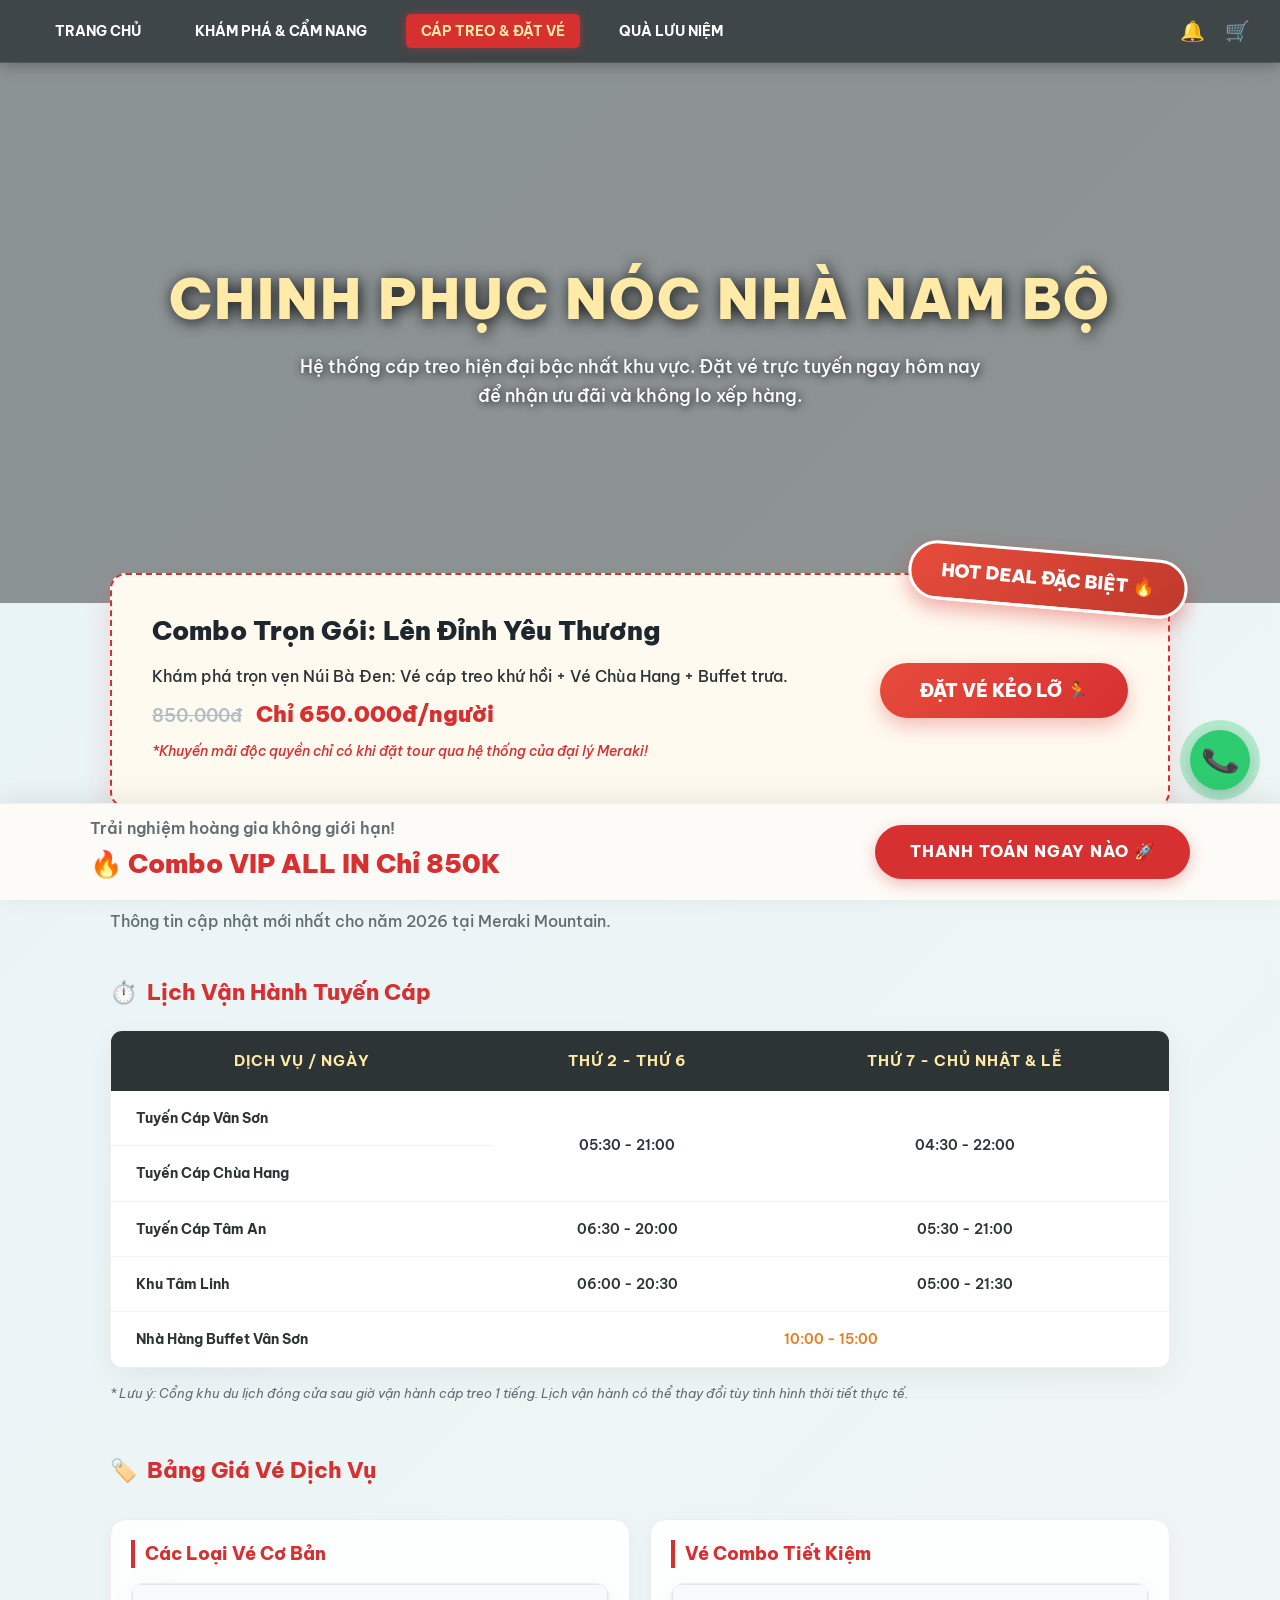
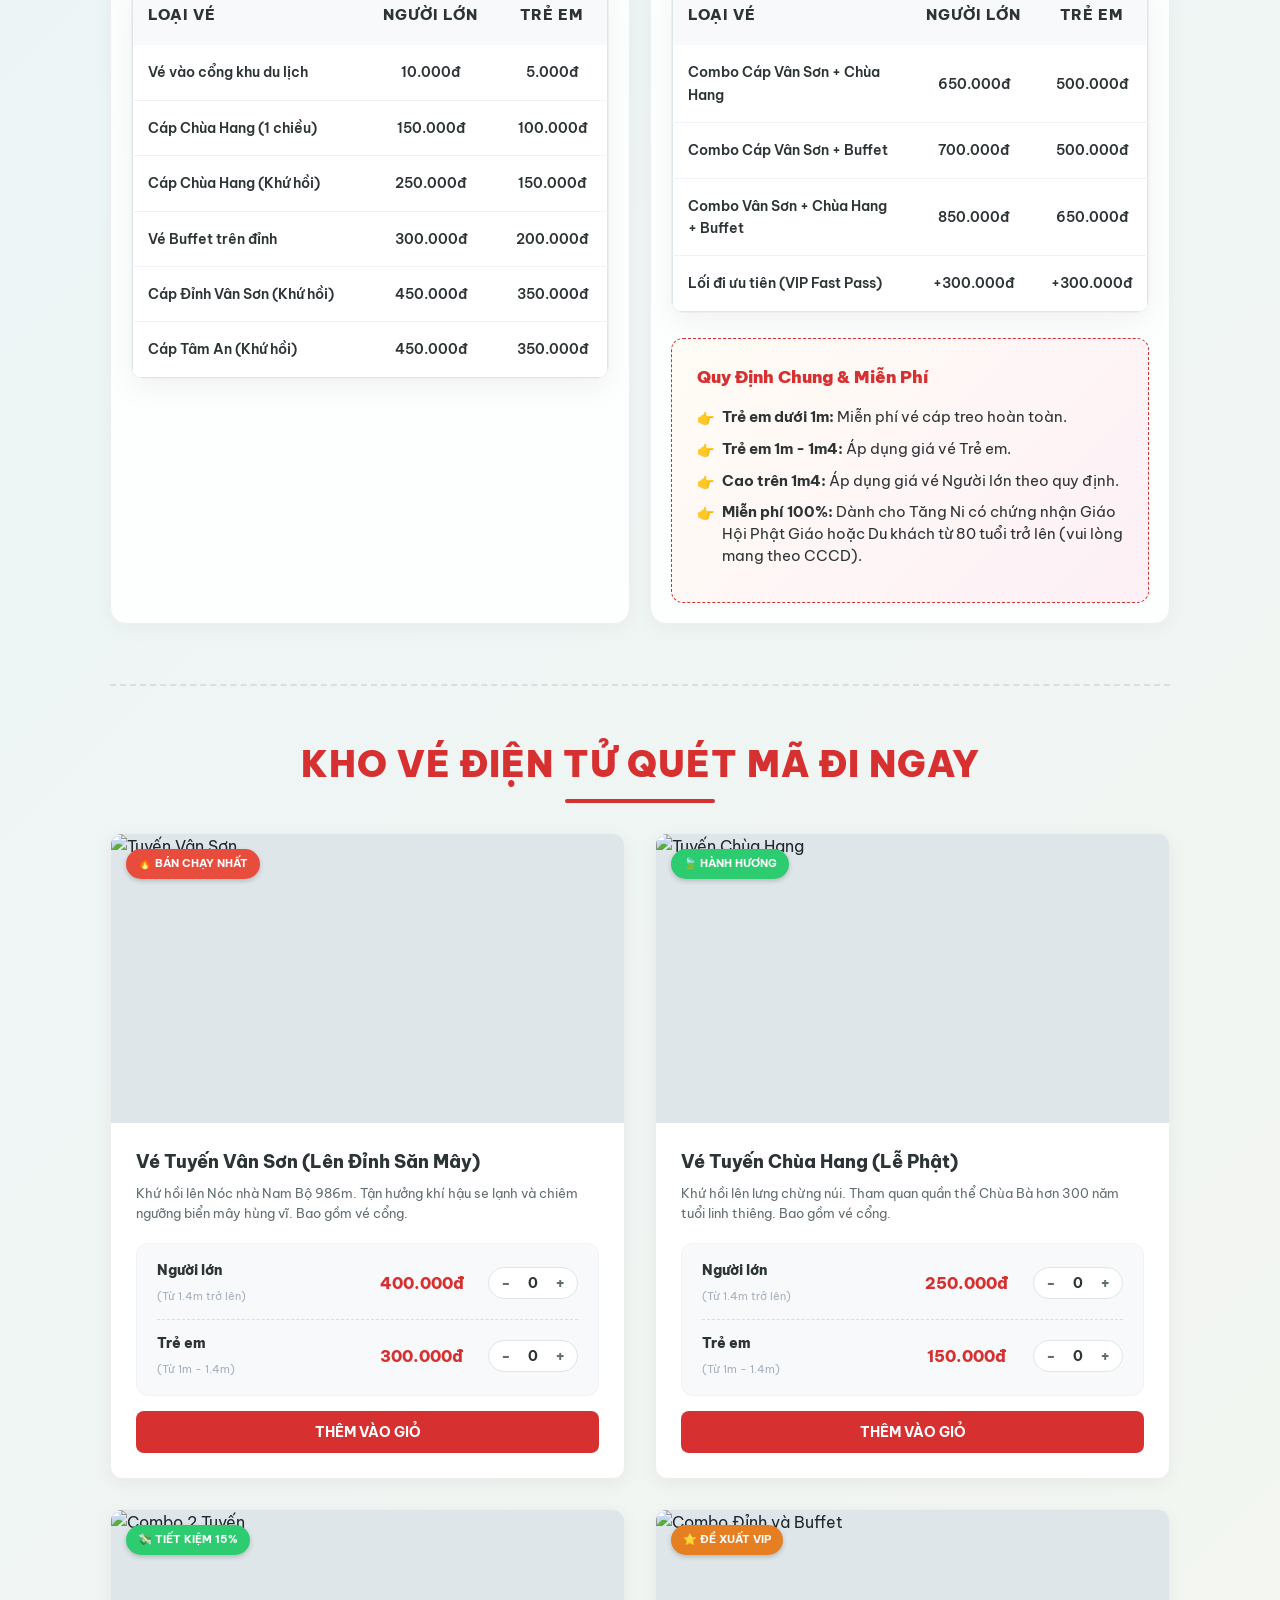
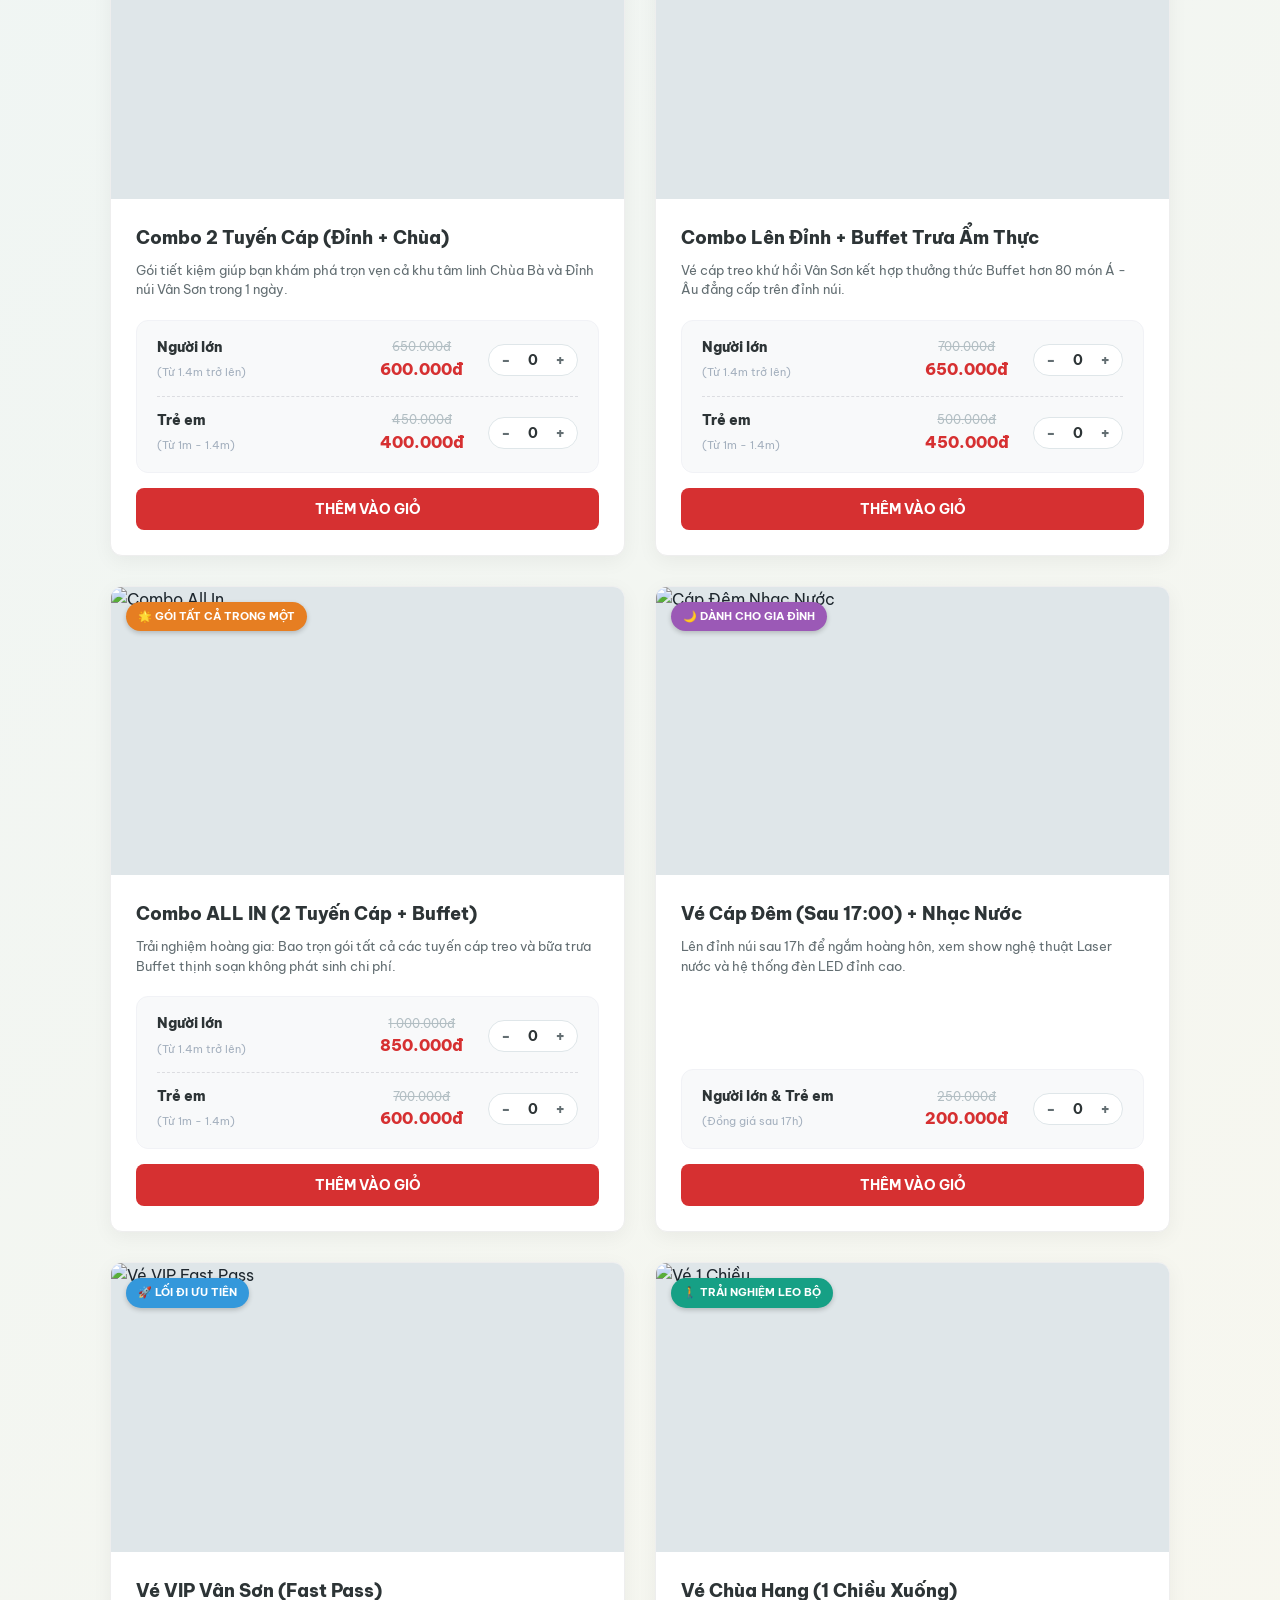
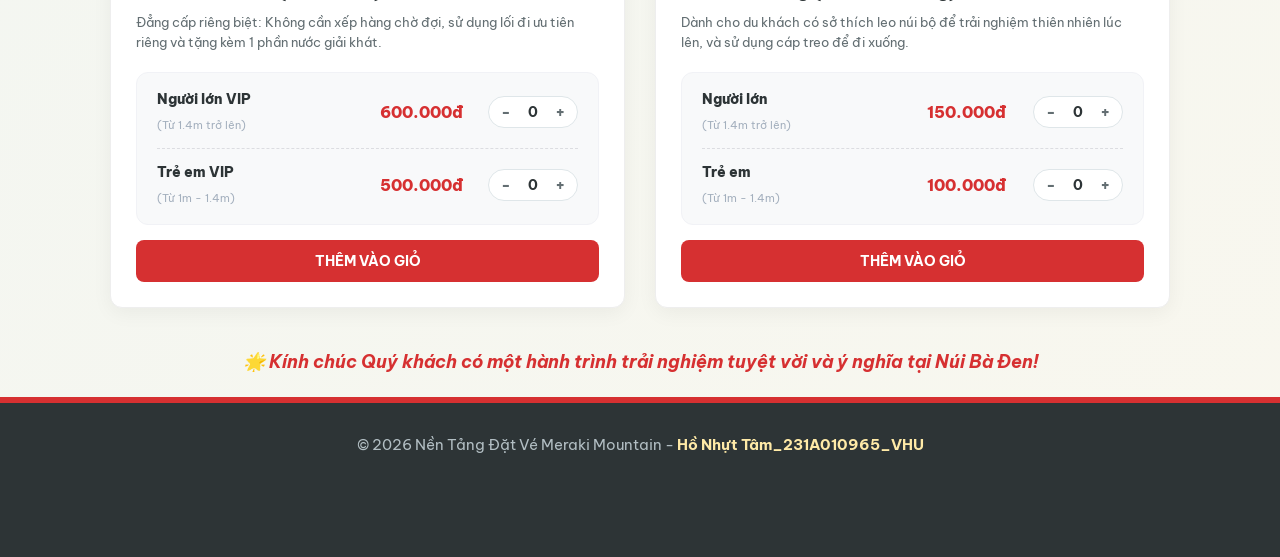
==== dich-vu.html @ 146ddea3 "Add files via upload" ====
<!DOCTYPE html>
<html lang="vi">
<head>
    <meta charset="UTF-8">
    <meta name="viewport" content="width=device-width, initial-scale=1.0">
    <title>Cáp Treo & Đặt Vé - Meraki Mountain</title>
    
    <link rel="preconnect" href="https://fonts.googleapis.com">
    <link rel="preconnect" href="https://fonts.gstatic.com" crossorigin>
    <link href="https://fonts.googleapis.com/css2?family=Be+Vietnam+Pro:wght@400;500;600;700;800;900&display=swap" rel="stylesheet">

    <style>
        /* ================= RESET & TYPOGRAPHY ================= */
        * { box-sizing: border-box; margin: 0; padding: 0; font-family: 'Be Vietnam Pro', sans-serif; }
        
        /* ================= NỀN GRADIENT ĐỒNG BỘ 100% ================= */
        body { 
            background: linear-gradient(-45deg, #e6f0fa, #fdf0f6, #fef8eb, #e8f4f8);
            background-size: 400% 400%;
            animation: gradientBG 15s ease infinite;
            color: #1e272e; 
            line-height: 1.6; 
            overflow-x: hidden;
        }
        @keyframes gradientBG {
            0% { background-position: 0% 50%; }
            50% { background-position: 100% 50%; }
            100% { background-position: 0% 50%; }
        }
        
        /* ================= MENU ĐỒNG BỘ & THÔNG BÁO ================= */
        nav { display: flex; justify-content: space-between; align-items: center; background-color: rgba(45, 52, 54, 0.9); backdrop-filter: blur(10px); padding: 15px 30px; position: sticky; top: 0; z-index: 1000; box-shadow: 0 2px 15px rgba(0,0,0,0.3); border-bottom: 1px solid rgba(255,255,255,0.1); }
        .nav-links a { color: white; text-decoration: none; font-weight: bold; margin: 0 10px; padding: 8px 15px; border-radius: 5px; transition: 0.3s; text-transform: uppercase; font-size: 14px; }
        .nav-links a:hover, .nav-links a.active { background-color: #d63031; color: #ffeaa7; box-shadow: 0 0 10px rgba(214, 48, 49, 0.5);}
        .nav-icons { display: flex; align-items: center; position: relative;}
        .nav-icons a { color: white; text-decoration: none; font-size: 20px; position: relative; margin-left: 20px; transition: 0.3s; cursor: pointer;}
        .nav-icons a:hover { transform: scale(1.2); }
        .badge { position: absolute; top: -8px; right: -10px; background: #d63031; color: white; border-radius: 50%; padding: 2px 6px; font-size: 12px; font-weight: bold; box-shadow: 0 0 5px rgba(214, 48, 49, 0.5); display: none;}

        /* BẢNG DROPDOWN THÔNG BÁO ĐỘNG */
        .notification-dropdown {
            position: absolute; top: 50px; right: 40px; background: white; width: 340px; max-height: 450px;
            border-radius: 15px; box-shadow: 0 15px 35px rgba(0,0,0,0.2); border: 1px solid #dfe6e9;
            display: none; flex-direction: column; overflow: hidden; z-index: 1001;
            transform-origin: top right; animation: dropDownAnim 0.3s ease;
        }
        @keyframes dropDownAnim { from {opacity: 0; transform: scale(0.9);} to {opacity: 1; transform: scale(1);} }
        .notification-dropdown.show { display: flex; }
        .noti-header { background: #f8f9fa; padding: 15px 20px; font-weight: 800; color: #2d3436; border-bottom: 1px solid #eee; display: flex; justify-content: space-between;}
        
        .noti-list-container { overflow-y: auto; max-height: 350px; }
        .noti-item { padding: 15px 20px; border-bottom: 1px solid #eee; display: flex; gap: 15px; transition: 0.2s; cursor: pointer;}
        .noti-item.unread { background: #f0f8ff; border-left: 3px solid #0984e3;}
        .noti-item:hover { background: #fdfaf6; }
        .noti-icon { font-size: 24px; }
        .noti-text h4 { font-size: 14px; margin-bottom: 3px; color: #2d3436; font-weight: 800;}
        .noti-text p { font-size: 13px; color: #636e72; line-height: 1.4; margin-bottom: 5px;}
        .noti-text small { font-size: 11px; color: #b2bec3; font-weight: 600;}
        .noti-empty { padding: 30px; text-align: center; color: #b2bec3; font-size: 14px; font-style: italic;}
        
        .noti-footer { padding: 12px; text-align: center; background: #f8f9fa; font-size: 13px; font-weight: 800; color: #d63031; cursor: pointer; border-top: 1px solid #eee;}
        .noti-footer:hover { background: #ffeaa7; }

        .container { max-width: 1100px; margin: 0 auto; padding: 0 20px; }

        /* ================= 1. KHUNG ẢNH TO ĐẦU TRANG ================= */
        .page-header { 
            position: relative; height: 60vh; min-height: 400px; display: flex; flex-direction: column; 
            justify-content: center; align-items: center; text-align: center; overflow: hidden; margin-bottom: 50px;
            background: url('img_dichvu/banner_captreo.jpg') center center/cover no-repeat;
        }
        .header-overlay { position: absolute; top: 0; left: 0; width: 100%; height: 100%; background: rgba(0, 0, 0, 0.4); z-index: 0; }
        .header-content { z-index: 1; padding: 0 20px; animation: fadeInUp 1s ease; }
        .header-content h1 { font-size: 55px; color: #ffeaa7; margin-bottom: 10px; font-weight: 900; letter-spacing: 2px; text-shadow: 2px 2px 15px rgba(0,0,0,0.9); text-transform: uppercase;}
        .header-content p { font-size: 18px; max-width: 700px; color: #fff; margin: 0 auto; text-shadow: 1px 1px 8px rgba(0,0,0,0.9); font-weight: 500;}
        @keyframes fadeInUp { from { opacity: 0; transform: translateY(30px); } to { opacity: 1; transform: translateY(0); } }

        /* ================= 2. KHUNG KHUYẾN MÃI (HOT DEAL ĐẶC BIỆT) ================= */
        .promo-section { 
            max-width: 1100px; margin: -80px auto 40px auto; padding: 0 20px; 
            position: relative; z-index: 10; 
        }
        .promo-container {
            position: relative; 
            border: 2px dashed #d63031;
            border-radius: 16px;
            padding: 35px 40px;
            background-color: #fffaf0; 
            display: flex; justify-content: space-between; align-items: center;
            box-shadow: 0 15px 30px rgba(214, 48, 49, 0.15);
        }
        .hot-deal-badge {
            position: absolute;
            top: -25px; 
            right: -20px; 
            background: linear-gradient(135deg, #e74c3c, #c0392b);
            color: white;
            padding: 12px 30px;
            border-radius: 30px;
            font-weight: 900;
            font-size: 18px;
            text-transform: uppercase;
            transform: rotate(5deg); 
            box-shadow: 0 8px 20px rgba(214, 48, 49, 0.4);
            border: 3px solid white; 
            z-index: 20;
        }
        .promo-content { flex: 1; padding-right: 30px; }
        .promo-content h2 { color: #1e272e; font-size: 26px; font-weight: 900; margin-bottom: 12px; }
        .promo-content p { color: #2d3436; font-size: 16px; margin-bottom: 8px; font-weight: 500;}
        .promo-price s { color: #b2bec3; font-size: 18px; margin-right: 10px; font-weight: 600;}
        .promo-price strong { color: #d63031; font-size: 22px; font-weight: 900; }
        .promo-content .note { color: #d63031; font-style: italic; font-size: 14px; margin-top: 5px; }
        
        .promo-action { flex-shrink: 0; }
        .book-btn {
            background: linear-gradient(135deg, #e74c3c, #d63031); 
            color: white; border: none; padding: 16px 40px;
            border-radius: 30px; font-weight: 900; font-size: 18px; cursor: pointer;
            box-shadow: 0 8px 20px rgba(214, 48, 49, 0.3); transition: 0.3s;
            text-transform: uppercase; font-family: inherit;
        }
        .book-btn:hover { background: #b32525; transform: translateY(-4px); box-shadow: 0 12px 25px rgba(214, 48, 49, 0.5); }

        /* ================= 3. BẢNG GIÁ VÀ LỊCH TRÌNH ================= */
        .additional-info-section { margin-top: 20px; padding-bottom: 60px; border-bottom: 2px dashed #dcdde1; margin-bottom: 50px;}
        .section-title { font-size: 32px; color: #1e272e; margin-bottom: 10px; font-weight: 900; display: flex; align-items: center; gap: 12px; text-transform: uppercase;}
        .section-title::before { content: ''; display: inline-block; width: 8px; height: 32px; background: #d63031; border-radius: 4px; }
        .subtitle-center { color: #636e72; font-size: 16px; margin-bottom: 40px; font-weight: 500;}

        .block-heading { font-size: 22px; color: #d63031; margin-bottom: 20px; font-weight: 800; display: flex; align-items: center; gap: 10px;}
        
        /* BẢO VỆ BẢNG KHÔNG BỊ CẮT QUA TÍNH NĂNG SCROLL NGANG */
        .table-responsive { width: 100%; overflow-x: auto; border-radius: 12px; box-shadow: 0 10px 30px rgba(0,0,0,0.05); border: 1px solid #eee; background: white; -webkit-overflow-scrolling: touch;}
        
        .meraki-table { width: 100%; border-collapse: collapse; min-width: 500px;}
        .meraki-table th { background: #2d3436; color: #ffeaa7; padding: 18px 15px; font-size: 15px; text-transform: uppercase; letter-spacing: 1px; text-align: center; white-space: nowrap;}
        .meraki-table td { padding: 16px 15px; border-bottom: 1px solid #f1f2f6; text-align: center; color: #2d3436; font-size: 14px; font-weight: 600;}
        .meraki-table tbody tr:last-child td { border-bottom: none; }
        .meraki-table tbody tr:hover { background-color: #fdfaf6; }
        .merged-cell { vertical-align: middle; font-weight: 800; color: #d63031; font-size: 18px;}
        .note-text { font-size: 13px; color: #636e72; font-style: italic; margin-top: 15px; display: block;}

        .pricing-grid { display: grid; grid-template-columns: 1fr 1fr; gap: 20px; margin-top: 30px;}
        .pricing-table-wrapper { background: rgba(255, 255, 255, 0.85); backdrop-filter: blur(10px); border-radius: 16px; padding: 20px; box-shadow: 0 5px 20px rgba(0,0,0,0.04); border: 1px solid #eee;}
        .table-subheading { font-size: 18px; color: #d63031; margin-bottom: 15px; font-weight: 800; border-left: 4px solid #d63031; padding-left: 10px;}
        
        .outline-table { box-shadow: none; border: 1px solid #dfe6e9; min-width: 400px;}
        .outline-table th { background: #f8f9fa; color: #2d3436; font-weight: 800;}
        .outline-table tbody tr:hover { background-color: #fff9f9; }
        
        .policy-box { background: linear-gradient(135deg, #fffcf5, #fdf0f6); border: 1px dashed #d63031; border-radius: 12px; padding: 25px; margin-top: 25px;}
        .policy-box h4 { color: #d63031; font-size: 17px; margin-bottom: 15px; font-weight: 900;}
        .policy-box ul { list-style: none; padding-left: 0; }
        .policy-box li { position: relative; padding-left: 25px; margin-bottom: 10px; font-size: 14.5px; color: #2d3436; line-height: 1.5;}
        .policy-box li::before { content: '👉'; position: absolute; left: 0; top: 2px; font-size: 14px;}

        /* ================= 4. HEADER KHO VÉ ================= */
        .ticket-header { text-align: center; margin-bottom: 30px;}
        .ticket-header h2 {
            font-size: 36px; color: #d63031; font-weight: 900;
            text-transform: uppercase; letter-spacing: 1px; position: relative;
            display: inline-block; margin-bottom: 10px;
        }
        .ticket-header h2::after {
            content: ''; position: absolute; bottom: -10px; left: 50%; transform: translateX(-50%);
            width: 150px; height: 4px; background: #d63031; border-radius: 4px;
        }

        /* ================= 5. LƯỚI VÉ CẮN CHUẨN TỶ LỆ ================= */
        .ticket-grid { display: grid; grid-template-columns: repeat(2, 1fr); gap: 30px; }
        .ticket-card { background: white; border-radius: 12px; overflow: hidden; box-shadow: 0 5px 20px rgba(0,0,0,0.05); display: flex; flex-direction: column; border: 1px solid #eee; }
        
        .ticket-img-wrapper { 
            position: relative; 
            aspect-ratio: 16/9; 
            height: auto; 
            background: #dfe6e9; 
            overflow: hidden;
        }
        .ticket-img-wrapper img { width: 100%; height: 100%; object-fit: cover; }
        
        .ticket-badge { position: absolute; top: 15px; left: 15px; padding: 6px 12px; border-radius: 20px; color: white; font-weight: bold; font-size: 11px; text-transform: uppercase; z-index: 2; box-shadow: 0 2px 5px rgba(0,0,0,0.2); }
        .badge-red { background: #e74c3c; }
        .badge-green { background: #2ecc71; }
        .badge-orange { background: #e67e22; }
        .badge-purple { background: #9b59b6; }
        .badge-blue { background: #3498db; }
        .badge-teal { background: #16a085; }

        .ticket-info { padding: 25px; flex-grow: 1; display: flex; flex-direction: column;}
        .ticket-title { font-size: 18px; font-weight: 800; color: #2d3436; margin-bottom: 8px;}
        .ticket-desc { font-size: 13px; color: #636e72; margin-bottom: 20px; line-height: 1.5;}

        .ticket-options { background: #f8f9fa; border-radius: 12px; padding: 15px 20px; border: 1px solid #f1f2f6; margin-bottom: 15px; margin-top: auto;}
        .option-row { display: flex; justify-content: space-between; align-items: center; padding: 12px 0; border-bottom: 1px dashed #dcdde1; }
        .option-row:last-child { border-bottom: none; padding-bottom: 0; }
        .option-row:first-child { padding-top: 0; }
        .opt-name { flex: 1.5; }
        .opt-name strong { display: block; color: #2d3436; font-size: 14px; font-weight: 800;}
        .opt-name span { color: #a4b0be; font-size: 11px;}
        .opt-price { flex: 1; text-align: center; }
        .opt-price s { display: block; color: #b2bec3; font-size: 12px; }
        .opt-price strong { color: #d63031; font-size: 16px; font-weight: 800; }
        .qty-controls { display: flex; align-items: center; justify-content: space-between; background: white; border: 1px solid #dfe6e9; border-radius: 20px; width: 90px; height: 32px; padding: 0 5px; }
        .qty-btn { width: 24px; height: 24px; border: none; background: transparent; cursor: pointer; font-weight: bold; font-size: 16px; color: #636e72; }
        .qty-btn:hover { color: #d63031; }
        .qty-input { width: 30px; text-align: center; border: none; font-weight: bold; font-size: 14px; color: #2d3436; background: transparent; pointer-events: none; }
        
        .btn-add-cart { width: 100%; background: #d63031; color: white; border: none; padding: 12px; border-radius: 8px; font-size: 14px; font-weight: bold; cursor: pointer; transition: 0.2s; text-transform: uppercase; }
        .btn-add-cart:hover { background: #b32525; }

        /* ================= 6. LỜI CHÚC KHÁCH HÀNG ================= */
        .closing-wish {
            text-align: center;
            padding: 40px 20px 20px 20px;
            color: #d63031;
            font-size: 18px;
            font-weight: 700;
            font-style: italic;
        }

        /* ================= THANH DÍNH CHỐT SALE DƯỚI ĐÁY ================= */
        .sticky-booking-bar { 
            position: fixed; bottom: 0; left: 0; width: 100%; 
            background: #fdfbf7; padding: 15px 25px; 
            box-shadow: 0 -5px 25px rgba(0,0,0,0.08); z-index: 2000; border-top: 1px solid rgba(0,0,0,0.05); 
        }
        .sticky-content { 
            max-width: 1100px; margin: 0 auto; width: 100%;
            display: flex; flex-direction: row; justify-content: space-between; align-items: center; 
        }
        .sticky-text { text-align: left; }
        .sticky-text p { color: #636e72; margin: 0 0 2px 0; font-size: 16px; font-weight: 600; line-height: 1.2;}
        .sticky-text strong { color: #d63031; font-size: 26px; font-weight: 900; display: block; margin-top: 5px;}
        
        .sticky-btn { 
            background: #d63031; color: white; padding: 14px 35px; 
            border-radius: 30px; text-decoration: none; font-weight: 800; 
            font-size: 16px; transition: 0.3s; box-shadow: 0 5px 15px rgba(214,48,49,0.3); 
            display: inline-block; text-transform: uppercase; letter-spacing: 1px; cursor: pointer; border: none; font-family: inherit;
        }
        .sticky-btn:hover { background: #b32525; transform: translateY(-3px); box-shadow: 0 8px 20px rgba(214,48,49,0.5); }

        /* ================= NÚT GỌI ĐIỆN THOẠI NỔI ================= */
        .floating-phone { 
            position: fixed; 
            bottom: 110px; 
            right: 30px; 
            width: 60px; height: 60px; background: #2ecc71; border-radius: 50%; 
            display: flex; justify-content: center; align-items: center; 
            text-decoration: none; z-index: 1999; 
            box-shadow: 0 0 0 10px rgba(46, 204, 113, 0.3), 0 5px 15px rgba(0,0,0,0.2); 
            animation: pulse-phone 2s infinite; 
            cursor: pointer;
        }
        .floating-phone span { 
            font-size: 28px; transform: rotate(-15deg); display: inline-block;
        }
        @keyframes pulse-phone { 
            0% { box-shadow: 0 0 0 0 rgba(46, 204, 113, 0.5); } 
            70% { box-shadow: 0 0 0 15px rgba(46, 204, 113, 0); } 
            100% { box-shadow: 0 0 0 0 rgba(46, 204, 113, 0); } 
        }

        /* ================= FOOTER ĐỒNG BỘ ================= */
        footer { 
            background-color: #2d3436; 
            color: #b2bec3; 
            text-align: center; 
            padding: 30px 20px 100px 20px; 
            font-size: 15px; 
            border-top: 6px solid #d63031; 
        }
        footer p { margin-bottom: 0; } 
        footer strong { color: #ffeaa7; }

        /* Responsive */
        @media (max-width: 992px) {
            .pricing-grid { grid-template-columns: 1fr; }
        }
        @media (max-width: 768px) {
            .ticket-grid { grid-template-columns: 1fr; }
            .page-header h1 { font-size: 32px;}
            
            .promo-container { flex-direction: column; text-align: center; padding: 40px 20px 30px 20px; margin-top: 20px;}
            .promo-content { padding-right: 0; margin-bottom: 25px; }
            .hot-deal-badge { right: 10px; top: -15px; font-size: 14px; padding: 8px 20px;}
            .ticket-header h2 { font-size: 26px; }
            .closing-wish { font-size: 16px; }
            
            .floating-phone { bottom: 130px; right: 20px; width: 50px; height: 50px; }
            .floating-phone span { font-size: 24px; }
            
            .sticky-content { flex-direction: column; text-align: center; gap: 12px; }
            .sticky-text { text-align: center; }
            .sticky-text strong { font-size: 20px; }
            .sticky-btn { padding: 10px 25px; font-size: 14px; width: 100%; box-sizing: border-box;}
            
            footer { padding-bottom: 120px; }
        }
    </style>
</head>
<body>

    <nav>
        <div class="nav-links">
            <a href="index.html">Trang Chủ</a>
            <a href="kham-pha.html">Khám Phá & Cẩm Nang</a>
            <a href="dich-vu.html" class="active">Cáp Treo & Đặt Vé</a>
            <a href="qua-luu-niem.html">Quà Lưu Niệm</a>
        </div>
        <div class="nav-icons">
            <a onclick="toggleNotification()" id="bell-icon">🔔<span class="badge" id="noti-badge">0</span></a>
            <a href="gio-hang.html">🛒<span class="badge" id="cart-count">0</span></a>
            
            <div class="notification-dropdown" id="noti-dropdown">
                <div class="noti-header">
                    <span>Thông báo của bạn</span>
                    <span style="color: #0984e3; cursor: pointer; font-size: 12px; font-weight: 700;" onclick="markAllRead()">Đánh dấu đã đọc</span>
                </div>
                <div class="noti-list-container" id="noti-list-container">
                    </div>
                <div class="noti-footer" onclick="toggleNotification()">Đóng bảng thông báo</div>
            </div>
        </div>
    </nav>

    <header class="page-header">
        <div class="header-overlay"></div>
        <div class="header-content">
            <h1>Chinh Phục Nóc Nhà Nam Bộ</h1>
            <p>Hệ thống cáp treo hiện đại bậc nhất khu vực. Đặt vé trực tuyến ngay hôm nay để nhận ưu đãi và không lo xếp hàng.</p>
        </div>
    </header>

    <div class="promo-section">
        <div class="promo-container">
            <div class="hot-deal-badge">HOT DEAL ĐẶC BIỆT 🔥</div>
            <div class="promo-content">
                <h2>Combo Trọn Gói: Lên Đỉnh Yêu Thương</h2>
                <p>Khám phá trọn vẹn Núi Bà Đen: Vé cáp treo khứ hồi + Vé Chùa Hang + Buffet trưa.</p>
                <p class="promo-price"><s>850.000đ</s> <strong>Chỉ 650.000đ/người</strong></p>
                <p class="note">*Khuyến mãi độc quyền chỉ có khi đặt tour qua hệ thống của đại lý Meraki!</p>
            </div>
            <div class="promo-action">
                <button class="book-btn" onclick="addPromoToCart()">ĐẶT VÉ KẺO LỠ 🏃</button>
            </div>
        </div>
    </div>

    <div class="container">
        <div class="additional-info-section">
            <h2 class="section-title">Thông Tin Vận Hành & Bảng Giá Niêm Yết</h2>
            <p class="subtitle-center">Thông tin cập nhật mới nhất cho năm 2026 tại Meraki Mountain.</p>

            <div class="info-block">
                <h3 class="block-heading"><span>⏱️</span> Lịch Vận Hành Tuyến Cáp</h3>
                <div class="table-responsive">
                    <table class="meraki-table">
                        <thead>
                            <tr>
                                <th>Dịch Vụ / Ngày</th>
                                <th>Thứ 2 - Thứ 6</th>
                                <th>Thứ 7 - Chủ Nhật & Lễ</th>
                            </tr>
                        </thead>
                        <tbody>
                            <tr>
                                <td style="text-align: left; padding-left: 25px;"><strong>Tuyến Cáp Vân Sơn</strong></td>
                                <td rowspan="2" class="merged-cell">05:30 - 21:00</td>
                                <td rowspan="2" class="merged-cell">04:30 - 22:00</td>
                            </tr>
                            <tr>
                                <td style="text-align: left; padding-left: 25px;"><strong>Tuyến Cáp Chùa Hang</strong></td>
                            </tr>
                            <tr>
                                <td style="text-align: left; padding-left: 25px;"><strong>Tuyến Cáp Tâm An</strong></td>
                                <td>06:30 - 20:00</td>
                                <td>05:30 - 21:00</td>
                            </tr>
                            <tr>
                                <td style="text-align: left; padding-left: 25px;"><strong>Khu Tâm Linh</strong></td>
                                <td>06:00 - 20:30</td>
                                <td>05:00 - 21:30</td>
                            </tr>
                            <tr>
                                <td style="text-align: left; padding-left: 25px;"><strong>Nhà Hàng Buffet Vân Sơn</strong></td>
                                <td colspan="2" class="merged-cell" style="color: #e67e22;">10:00 - 15:00</td>
                            </tr>
                        </tbody>
                    </table>
                </div>
                <span class="note-text">* Lưu ý: Cổng khu du lịch đóng cửa sau giờ vận hành cáp treo 1 tiếng. Lịch vận hành có thể thay đổi tùy tình hình thời tiết thực tế.</span>
            </div>

            <div class="info-block" style="margin-top: 50px;">
                <h3 class="block-heading"><span>🏷️</span> Bảng Giá Vé Dịch Vụ</h3>
                <div class="pricing-grid">
                    <div class="pricing-table-wrapper">
                        <h4 class="table-subheading">Các Loại Vé Cơ Bản</h4>
                        <div class="table-responsive">
                            <table class="meraki-table outline-table">
                                <thead>
                                    <tr>
                                        <th style="text-align: left;">Loại Vé</th>
                                        <th>Người Lớn</th>
                                        <th>Trẻ Em</th>
                                    </tr>
                                </thead>
                                <tbody>
                                    <tr><td style="text-align: left;">Vé vào cổng khu du lịch</td><td>10.000đ</td><td>5.000đ</td></tr>
                                    <tr><td style="text-align: left;">Cáp Chùa Hang (1 chiều)</td><td>150.000đ</td><td>100.000đ</td></tr>
                                    <tr><td style="text-align: left;">Cáp Chùa Hang (Khứ hồi)</td><td>250.000đ</td><td>150.000đ</td></tr>
                                    <tr><td style="text-align: left;">Vé Buffet trên đỉnh</td><td>300.000đ</td><td>200.000đ</td></tr>
                                    <tr><td style="text-align: left;">Cáp Đỉnh Vân Sơn (Khứ hồi)</td><td>450.000đ</td><td>350.000đ</td></tr>
                                    <tr><td style="text-align: left;">Cáp Tâm An (Khứ hồi)</td><td>450.000đ</td><td>350.000đ</td></tr>
                                </tbody>
                            </table>
                        </div>
                    </div>

                    <div class="pricing-table-wrapper">
                        <h4 class="table-subheading">Vé Combo Tiết Kiệm</h4>
                        <div class="table-responsive">
                            <table class="meraki-table outline-table">
                                <thead>
                                    <tr>
                                        <th style="text-align: left;">Loại Vé</th>
                                        <th>Người Lớn</th>
                                        <th>Trẻ Em</th>
                                    </tr>
                                </thead>
                                <tbody>
                                    <tr><td style="text-align: left;">Combo Cáp Vân Sơn + Chùa Hang</td><td>650.000đ</td><td>500.000đ</td></tr>
                                    <tr><td style="text-align: left;">Combo Cáp Vân Sơn + Buffet</td><td>700.000đ</td><td>500.000đ</td></tr>
                                    <tr><td style="text-align: left;">Combo Vân Sơn + Chùa Hang + Buffet</td><td>850.000đ</td><td>650.000đ</td></tr>
                                    <tr><td style="text-align: left;">Lối đi ưu tiên (VIP Fast Pass)</td><td>+300.000đ</td><td>+300.000đ</td></tr>
                                </tbody>
                            </table>
                        </div>

                        <div class="policy-box">
                            <h4>Quy Định Chung & Miễn Phí</h4>
                            <ul>
                                <li><strong>Trẻ em dưới 1m:</strong> Miễn phí vé cáp treo hoàn toàn.</li>
                                <li><strong>Trẻ em 1m - 1m4:</strong> Áp dụng giá vé Trẻ em.</li>
                                <li><strong>Cao trên 1m4:</strong> Áp dụng giá vé Người lớn theo quy định.</li>
                                <li><strong>Miễn phí 100%:</strong> Dành cho Tăng Ni có chứng nhận Giáo Hội Phật Giáo hoặc Du khách từ 80 tuổi trở lên (vui lòng mang theo CCCD).</li>
                            </ul>
                        </div>
                    </div>
                </div>
            </div>
        </div>

        <div class="ticket-header">
            <h2>Kho Vé Điện Tử Quét Mã Đi Ngay</h2>
        </div>

        <div class="ticket-grid">

            <div class="ticket-card">
                <div class="ticket-img-wrapper">
                    <span class="ticket-badge badge-red">🔥 BÁN CHẠY NHẤT</span>
                    <img src="img_dichvu/ve_vanson.jpg" alt="Tuyến Vân Sơn">
                </div>
                <div class="ticket-info">
                    <h3 class="ticket-title">Vé Tuyến Vân Sơn (Lên Đỉnh Săn Mây)</h3>
                    <p class="ticket-desc">Khứ hồi lên Nóc nhà Nam Bộ 986m. Tận hưởng khí hậu se lạnh và chiêm ngưỡng biển mây hùng vĩ. Bao gồm vé cổng.</p>
                    <div class="ticket-options">
                        <div class="option-row">
                            <div class="opt-name"><strong>Người lớn</strong><span>(Từ 1.4m trở lên)</span></div>
                            <div class="opt-price"><strong>400.000đ</strong></div>
                            <div class="qty-controls">
                                <button class="qty-btn" onclick="updateQty('card1-adult', -1)">-</button>
                                <input type="text" id="card1-adult" class="qty-input" value="0" readonly>
                                <button class="qty-btn" onclick="updateQty('card1-adult', 1)">+</button>
                            </div>
                        </div>
                        <div class="option-row">
                            <div class="opt-name"><strong>Trẻ em</strong><span>(Từ 1m - 1.4m)</span></div>
                            <div class="opt-price"><strong>300.000đ</strong></div>
                            <div class="qty-controls">
                                <button class="qty-btn" onclick="updateQty('card1-child', -1)">-</button>
                                <input type="text" id="card1-child" class="qty-input" value="0" readonly>
                                <button class="qty-btn" onclick="updateQty('card1-child', 1)">+</button>
                            </div>
                        </div>
                    </div>
                    <button class="btn-add-cart" onclick="addToCartCombined('Vé Tuyến Vân Sơn', 'card1-adult', 400000, 'card1-child', 300000)">THÊM VÀO GIỎ</button>
                </div>
            </div>

            <div class="ticket-card">
                <div class="ticket-img-wrapper">
                    <span class="ticket-badge badge-green">🍃 HÀNH HƯƠNG</span>
                    <img src="img_dichvu/ve_chuahang.jpg" alt="Tuyến Chùa Hang">
                </div>
                <div class="ticket-info">
                    <h3 class="ticket-title">Vé Tuyến Chùa Hang (Lễ Phật)</h3>
                    <p class="ticket-desc">Khứ hồi lên lưng chừng núi. Tham quan quần thể Chùa Bà hơn 300 năm tuổi linh thiêng. Bao gồm vé cổng.</p>
                    <div class="ticket-options">
                        <div class="option-row">
                            <div class="opt-name"><strong>Người lớn</strong><span>(Từ 1.4m trở lên)</span></div>
                            <div class="opt-price"><strong>250.000đ</strong></div>
                            <div class="qty-controls">
                                <button class="qty-btn" onclick="updateQty('card2-adult', -1)">-</button>
                                <input type="text" id="card2-adult" class="qty-input" value="0" readonly>
                                <button class="qty-btn" onclick="updateQty('card2-adult', 1)">+</button>
                            </div>
                        </div>
                        <div class="option-row">
                            <div class="opt-name"><strong>Trẻ em</strong><span>(Từ 1m - 1.4m)</span></div>
                            <div class="opt-price"><strong>150.000đ</strong></div>
                            <div class="qty-controls">
                                <button class="qty-btn" onclick="updateQty('card2-child', -1)">-</button>
                                <input type="text" id="card2-child" class="qty-input" value="0" readonly>
                                <button class="qty-btn" onclick="updateQty('card2-child', 1)">+</button>
                            </div>
                        </div>
                    </div>
                    <button class="btn-add-cart" onclick="addToCartCombined('Vé Tuyến Chùa Hang', 'card2-adult', 250000, 'card2-child', 150000)">THÊM VÀO GIỎ</button>
                </div>
            </div>

            <div class="ticket-card">
                <div class="ticket-img-wrapper">
                    <span class="ticket-badge badge-green">💸 TIẾT KIỆM 15%</span>
                    <img src="img_dichvu/ve_combo2tuyen.jpg" alt="Combo 2 Tuyến">
                </div>
                <div class="ticket-info">
                    <h3 class="ticket-title">Combo 2 Tuyến Cáp (Đỉnh + Chùa)</h3>
                    <p class="ticket-desc">Gói tiết kiệm giúp bạn khám phá trọn vẹn cả khu tâm linh Chùa Bà và Đỉnh núi Vân Sơn trong 1 ngày.</p>
                    <div class="ticket-options">
                        <div class="option-row">
                            <div class="opt-name"><strong>Người lớn</strong><span>(Từ 1.4m trở lên)</span></div>
                            <div class="opt-price"><s>650.000đ</s><strong>600.000đ</strong></div>
                            <div class="qty-controls">
                                <button class="qty-btn" onclick="updateQty('card3-adult', -1)">-</button>
                                <input type="text" id="card3-adult" class="qty-input" value="0" readonly>
                                <button class="qty-btn" onclick="updateQty('card3-adult', 1)">+</button>
                            </div>
                        </div>
                        <div class="option-row">
                            <div class="opt-name"><strong>Trẻ em</strong><span>(Từ 1m - 1.4m)</span></div>
                            <div class="opt-price"><s>450.000đ</s><strong>400.000đ</strong></div>
                            <div class="qty-controls">
                                <button class="qty-btn" onclick="updateQty('card3-child', -1)">-</button>
                                <input type="text" id="card3-child" class="qty-input" value="0" readonly>
                                <button class="qty-btn" onclick="updateQty('card3-child', 1)">+</button>
                            </div>
                        </div>
                    </div>
                    <button class="btn-add-cart" onclick="addToCartCombined('Combo 2 Tuyến Đỉnh & Chùa', 'card3-adult', 600000, 'card3-child', 400000)">THÊM VÀO GIỎ</button>
                </div>
            </div>

            <div class="ticket-card">
                <div class="ticket-img-wrapper">
                    <span class="ticket-badge badge-orange">⭐ ĐỀ XUẤT VIP</span>
                    <img src="img_dichvu/ve_buffet_dinh.jpg" alt="Combo Đỉnh và Buffet">
                </div>
                <div class="ticket-info">
                    <h3 class="ticket-title">Combo Lên Đỉnh + Buffet Trưa Ẩm Thực</h3>
                    <p class="ticket-desc">Vé cáp treo khứ hồi Vân Sơn kết hợp thưởng thức Buffet hơn 80 món Á - Âu đẳng cấp trên đỉnh núi.</p>
                    <div class="ticket-options">
                        <div class="option-row">
                            <div class="opt-name"><strong>Người lớn</strong><span>(Từ 1.4m trở lên)</span></div>
                            <div class="opt-price"><s>700.000đ</s><strong>650.000đ</strong></div>
                            <div class="qty-controls">
                                <button class="qty-btn" onclick="updateQty('card4-adult', -1)">-</button>
                                <input type="text" id="card4-adult" class="qty-input" value="0" readonly>
                                <button class="qty-btn" onclick="updateQty('card4-adult', 1)">+</button>
                            </div>
                        </div>
                        <div class="option-row">
                            <div class="opt-name"><strong>Trẻ em</strong><span>(Từ 1m - 1.4m)</span></div>
                            <div class="opt-price"><s>500.000đ</s><strong>450.000đ</strong></div>
                            <div class="qty-controls">
                                <button class="qty-btn" onclick="updateQty('card4-child', -1)">-</button>
                                <input type="text" id="card4-child" class="qty-input" value="0" readonly>
                                <button class="qty-btn" onclick="updateQty('card4-child', 1)">+</button>
                            </div>
                        </div>
                    </div>
                    <button class="btn-add-cart" onclick="addToCartCombined('Combo Đỉnh + Buffet', 'card4-adult', 650000, 'card4-child', 450000)">THÊM VÀO GIỎ</button>
                </div>
            </div>

            <div class="ticket-card">
                <div class="ticket-img-wrapper">
                    <span class="ticket-badge badge-orange">🌟 GÓI TẤT CẢ TRONG MỘT</span>
                    <img src="img_dichvu/ve_all_in.jpg" alt="Combo All In">
                </div>
                <div class="ticket-info">
                    <h3 class="ticket-title">Combo ALL IN (2 Tuyến Cáp + Buffet)</h3>
                    <p class="ticket-desc">Trải nghiệm hoàng gia: Bao trọn gói tất cả các tuyến cáp treo và bữa trưa Buffet thịnh soạn không phát sinh chi phí.</p>
                    <div class="ticket-options">
                        <div class="option-row">
                            <div class="opt-name"><strong>Người lớn</strong><span>(Từ 1.4m trở lên)</span></div>
                            <div class="opt-price"><s>1.000.000đ</s><strong>850.000đ</strong></div>
                            <div class="qty-controls">
                                <button class="qty-btn" onclick="updateQty('card5-adult', -1)">-</button>
                                <input type="text" id="card5-adult" class="qty-input" value="0" readonly>
                                <button class="qty-btn" onclick="updateQty('card5-adult', 1)">+</button>
                            </div>
                        </div>
                        <div class="option-row">
                            <div class="opt-name"><strong>Trẻ em</strong><span>(Từ 1m - 1.4m)</span></div>
                            <div class="opt-price"><s>700.000đ</s><strong>600.000đ</strong></div>
                            <div class="qty-controls">
                                <button class="qty-btn" onclick="updateQty('card5-child', -1)">-</button>
                                <input type="text" id="card5-child" class="qty-input" value="0" readonly>
                                <button class="qty-btn" onclick="updateQty('card5-child', 1)">+</button>
                            </div>
                        </div>
                    </div>
                    <button class="btn-add-cart" onclick="addToCartCombined('Combo VIP ALL IN', 'card5-adult', 850000, 'card5-child', 600000)">THÊM VÀO GIỎ</button>
                </div>
            </div>

            <div class="ticket-card">
                <div class="ticket-img-wrapper">
                    <span class="ticket-badge badge-purple">🌙 DÀNH CHO GIA ĐÌNH</span>
                    <img src="img_dichvu/ve_capdem.jpg" alt="Cáp Đêm Nhạc Nước">
                </div>
                <div class="ticket-info">
                    <h3 class="ticket-title">Vé Cáp Đêm (Sau 17:00) + Nhạc Nước</h3>
                    <p class="ticket-desc">Lên đỉnh núi sau 17h để ngắm hoàng hôn, xem show nghệ thuật Laser nước và hệ thống đèn LED đỉnh cao.</p>
                    <div class="ticket-options" style="margin-top: auto;">
                        <div class="option-row">
                            <div class="opt-name"><strong>Người lớn & Trẻ em</strong><span>(Đồng giá sau 17h)</span></div>
                            <div class="opt-price"><s>250.000đ</s><strong>200.000đ</strong></div>
                            <div class="qty-controls">
                                <button class="qty-btn" onclick="updateQty('card6-adult', -1)">-</button>
                                <input type="text" id="card6-adult" class="qty-input" value="0" readonly>
                                <button class="qty-btn" onclick="updateQty('card6-adult', 1)">+</button>
                            </div>
                        </div>
                    </div>
                    <button class="btn-add-cart" onclick="addToCartCombined('Vé Cáp Đêm & Nhạc Nước', 'card6-adult', 200000, null, 0)">THÊM VÀO GIỎ</button>
                </div>
            </div>
            
            <div class="ticket-card">
                <div class="ticket-img-wrapper">
                    <span class="ticket-badge badge-blue">🚀 LỐI ĐI ƯU TIÊN</span>
                    <img src="img_dichvu/lt_captreo.jpg" alt="Vé VIP Fast Pass">
                </div>
                <div class="ticket-info">
                    <h3 class="ticket-title">Vé VIP Vân Sơn (Fast Pass)</h3>
                    <p class="ticket-desc">Đẳng cấp riêng biệt: Không cần xếp hàng chờ đợi, sử dụng lối đi ưu tiên riêng và tặng kèm 1 phần nước giải khát.</p>
                    <div class="ticket-options">
                        <div class="option-row">
                            <div class="opt-name"><strong>Người lớn VIP</strong><span>(Từ 1.4m trở lên)</span></div>
                            <div class="opt-price"><strong>600.000đ</strong></div>
                            <div class="qty-controls">
                                <button class="qty-btn" onclick="updateQty('card7-adult', -1)">-</button>
                                <input type="text" id="card7-adult" class="qty-input" value="0" readonly>
                                <button class="qty-btn" onclick="updateQty('card7-adult', 1)">+</button>
                            </div>
                        </div>
                        <div class="option-row">
                            <div class="opt-name"><strong>Trẻ em VIP</strong><span>(Từ 1m - 1.4m)</span></div>
                            <div class="opt-price"><strong>500.000đ</strong></div>
                            <div class="qty-controls">
                                <button class="qty-btn" onclick="updateQty('card7-child', -1)">-</button>
                                <input type="text" id="card7-child" class="qty-input" value="0" readonly>
                                <button class="qty-btn" onclick="updateQty('card7-child', 1)">+</button>
                            </div>
                        </div>
                    </div>
                    <button class="btn-add-cart" onclick="addToCartCombined('Vé VIP Tuyến Vân Sơn', 'card7-adult', 600000, 'card7-child', 500000)">THÊM VÀO GIỎ</button>
                </div>
            </div>

            <div class="ticket-card">
                <div class="ticket-img-wrapper">
                    <span class="ticket-badge badge-teal">🚶 TRẢI NGHIỆM LEO BỘ</span>
                    <img src="img_dichvu/cb_dinhchua.jpg" alt="Vé 1 Chiều">
                </div>
                <div class="ticket-info">
                    <h3 class="ticket-title">Vé Chùa Hang (1 Chiều Xuống)</h3>
                    <p class="ticket-desc">Dành cho du khách có sở thích leo núi bộ để trải nghiệm thiên nhiên lúc lên, và sử dụng cáp treo để đi xuống.</p>
                    <div class="ticket-options">
                        <div class="option-row">
                            <div class="opt-name"><strong>Người lớn</strong><span>(Từ 1.4m trở lên)</span></div>
                            <div class="opt-price"><strong>150.000đ</strong></div>
                            <div class="qty-controls">
                                <button class="qty-btn" onclick="updateQty('card8-adult', -1)">-</button>
                                <input type="text" id="card8-adult" class="qty-input" value="0" readonly>
                                <button class="qty-btn" onclick="updateQty('card8-adult', 1)">+</button>
                            </div>
                        </div>
                        <div class="option-row">
                            <div class="opt-name"><strong>Trẻ em</strong><span>(Từ 1m - 1.4m)</span></div>
                            <div class="opt-price"><strong>100.000đ</strong></div>
                            <div class="qty-controls">
                                <button class="qty-btn" onclick="updateQty('card8-child', -1)">-</button>
                                <input type="text" id="card8-child" class="qty-input" value="0" readonly>
                                <button class="qty-btn" onclick="updateQty('card8-child', 1)">+</button>
                            </div>
                        </div>
                    </div>
                    <button class="btn-add-cart" onclick="addToCartCombined('Vé Chùa Hang 1 Chiều', 'card8-adult', 150000, 'card8-child', 100000)">THÊM VÀO GIỎ</button>
                </div>
            </div>

        </div>

        <div class="closing-wish">
            <p>🌟 Kính chúc Quý khách có một hành trình trải nghiệm tuyệt vời và ý nghĩa tại Núi Bà Đen!</p>
        </div>

    </div>

    <a href="javascript:void(0)" class="floating-phone" onclick="alert('Đang kết nối tổng đài CSKH Meraki: 039 507 1434\n\n(Lưu ý: Nếu bạn đang duyệt web bằng Điện thoại, hệ thống sẽ tự động mở màn hình gọi điện!)')">
        <span>📞</span>
    </a>

    <div class="sticky-booking-bar">
        <div class="sticky-content">
            <div class="sticky-text">
                <p>Trải nghiệm hoàng gia không giới hạn!</p>
                <strong>🔥 Combo VIP ALL IN Chỉ 850K</strong>
            </div>
            <a href="javascript:void(0)" onclick="addVIPPromoToCart()" class="sticky-btn">THANH TOÁN NGAY NÀO 🚀</a>
        </div>
    </div>

   <footer>
        <p>&copy; 2026 Nền Tảng Đặt Vé Meraki Mountain - <strong>Hồ Nhựt Tâm_231A010965_VHU</strong></p>
    </footer>

    <script>
        // ================= HỆ THỐNG THÔNG BÁO ĐỒNG BỘ =================
        function renderNotifications() {
            let notis = JSON.parse(localStorage.getItem('meraki_notifications')) || [];
            const container = document.getElementById('noti-list-container');
            const badge = document.getElementById('noti-badge');
            
            if(container) container.innerHTML = '';
            let unreadCount = 0;

            if(notis.length === 0) {
                if(container) container.innerHTML = '<div class="noti-empty">Bạn chưa có thông báo nào.</div>';
                if(badge) badge.style.display = 'none';
                return;
            }

            notis.forEach(noti => {
                if(!noti.read) unreadCount++;
                let unreadClass = noti.read ? '' : 'unread';
                
                if(container) {
                    container.innerHTML += `
                        <div class="noti-item ${unreadClass}" onclick="readAndRedirect(${noti.id})">
                            <div class="noti-icon">${noti.icon}</div>
                            <div class="noti-text">
                                <h4>${noti.title}</h4>
                                <p>${noti.message}</p>
                                <small>${noti.time}</small>
                            </div>
                        </div>
                    `;
                }
            });

            if(badge) {
                if(unreadCount > 0) {
                    badge.innerText = unreadCount;
                    badge.style.display = 'flex';
                    badge.style.justifyContent = 'center';
                    badge.style.alignItems = 'center';
                } else {
                    badge.style.display = 'none';
                }
            }
        }

        function readAndRedirect(id) {
            let notis = JSON.parse(localStorage.getItem('meraki_notifications')) || [];
            let noti = notis.find(n => n.id === id);
            if(noti) noti.read = true; 
            localStorage.setItem('meraki_notifications', JSON.stringify(notis));
            window.location.href = 'lich-su.html';
        }

        function toggleNotification() {
            const dropdown = document.getElementById('noti-dropdown');
            if(dropdown) dropdown.classList.toggle('show');
        }

        function markAllRead() {
            let notis = JSON.parse(localStorage.getItem('meraki_notifications')) || [];
            notis.forEach(n => n.read = true);
            localStorage.setItem('meraki_notifications', JSON.stringify(notis));
            renderNotifications();
        }

        // ================= XỬ LÝ CHỌN VÉ VÀ GIỎ HÀNG =================
        
        function updateCartBadge() {
            let cart = JSON.parse(localStorage.getItem('meraki_cart')) || [];
            let totalTickets = cart.reduce((sum, item) => sum + item.qty, 0);
            const badge = document.getElementById('cart-count');
            if(badge) badge.innerText = totalTickets;
        }

        function addVIPPromoToCart() {
            let cart = JSON.parse(localStorage.getItem('meraki_cart')) || [];
            cart.push({ 
                id: Date.now() + Math.random(), 
                name: "Combo VIP ALL IN (Cáp + Buffet)", 
                price: 850000, 
                qty: 1, 
                total: 850000 
            });
            localStorage.setItem('meraki_cart', JSON.stringify(cart));
            updateCartBadge();
            window.location.href = "gio-hang.html";
        }

        function addPromoToCart() {
            let cart = JSON.parse(localStorage.getItem('meraki_cart')) || [];
            cart.push({ 
                id: Date.now() + Math.random(), 
                name: "Combo Trọn Gói: Lên Đỉnh Yêu Thương", 
                price: 650000, 
                qty: 1, 
                total: 650000 
            });
            localStorage.setItem('meraki_cart', JSON.stringify(cart));
            updateCartBadge();
            if(confirm('🎉 Đã thêm 1 Gói "Combo Trọn Gói Lên Đỉnh Yêu Thương" vào giỏ hàng!\n\nBạn có muốn chuyển đến Giỏ Hàng để thanh toán ngay bây giờ không?')) {
                window.location.href = "gio-hang.html";
            }
        }

        function updateQty(inputId, change) {
            const input = document.getElementById(inputId);
            let currentValue = parseInt(input.value);
            let newValue = currentValue + change;
            if (newValue < 0) newValue = 0;
            if (newValue > 20) newValue = 20;
            input.value = newValue;
        }

        function addToCartCombined(ticketName, adultId, adultPrice, childId, childPrice) {
            let cart = JSON.parse(localStorage.getItem('meraki_cart')) || [];
            let added = false;
            
            const adultQty = parseInt(document.getElementById(adultId).value);
            if (adultQty > 0) {
                cart.push({ 
                    id: Date.now() + Math.random(), 
                    name: ticketName + " (Người lớn)", price: adultPrice, qty: adultQty, total: adultPrice * adultQty 
                });
                added = true;
                document.getElementById(adultId).value = 0;
            }

            if(childId) {
                const childQty = parseInt(document.getElementById(childId).value);
                if (childQty > 0) {
                    cart.push({ 
                        id: Date.now() + Math.random(), 
                        name: ticketName + " (Trẻ em)", price: childPrice, qty: childQty, total: childPrice * childQty 
                    });
                    added = true;
                    document.getElementById(childId).value = 0;
                }
            }

            if (added) {
                localStorage.setItem('meraki_cart', JSON.stringify(cart));
                updateCartBadge();
                alert('🎉 Đã thêm vé vào giỏ hàng thành công!');
            } else {
                alert('⚠️ Vui lòng bấm nút [+] để chọn số lượng vé bạn muốn mua!');
            }
        }
        
        document.addEventListener('DOMContentLoaded', () => {
            updateCartBadge();
            renderNotifications();
        });
    </script>

</body>
</html>
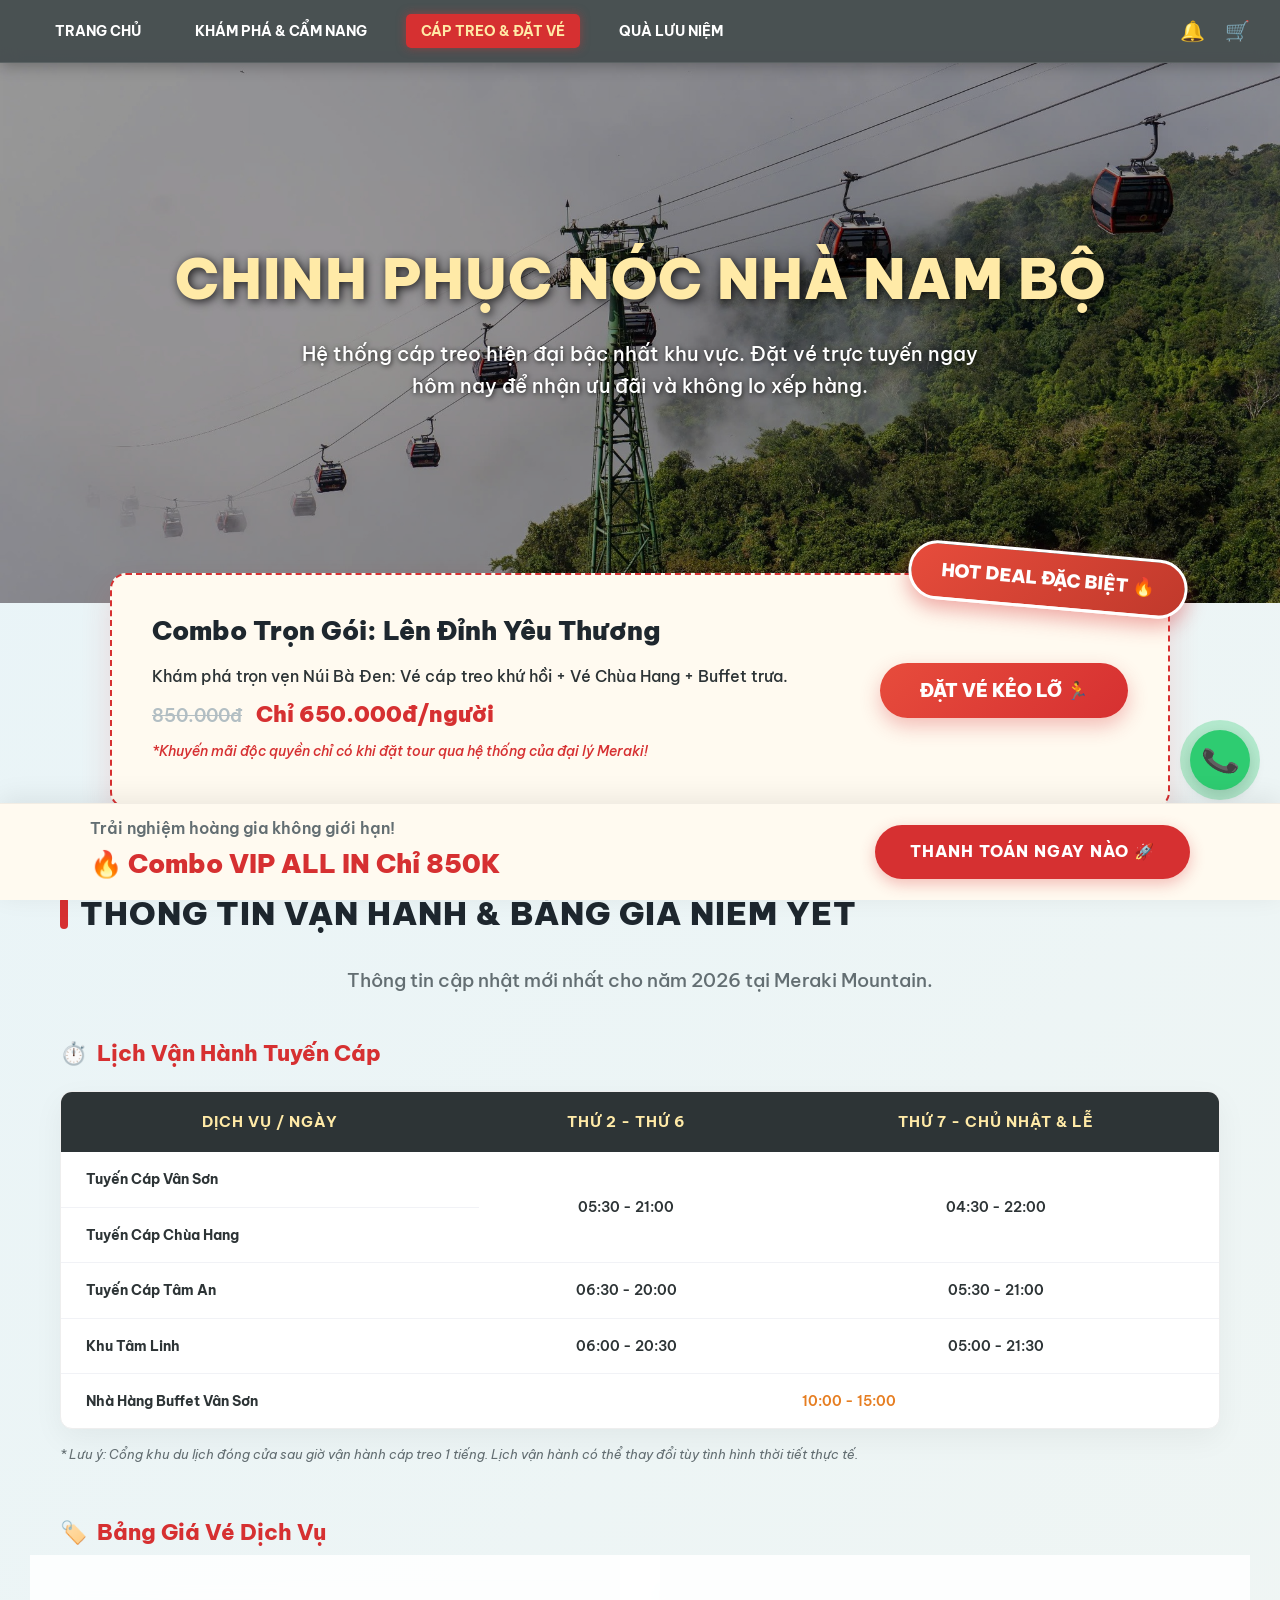
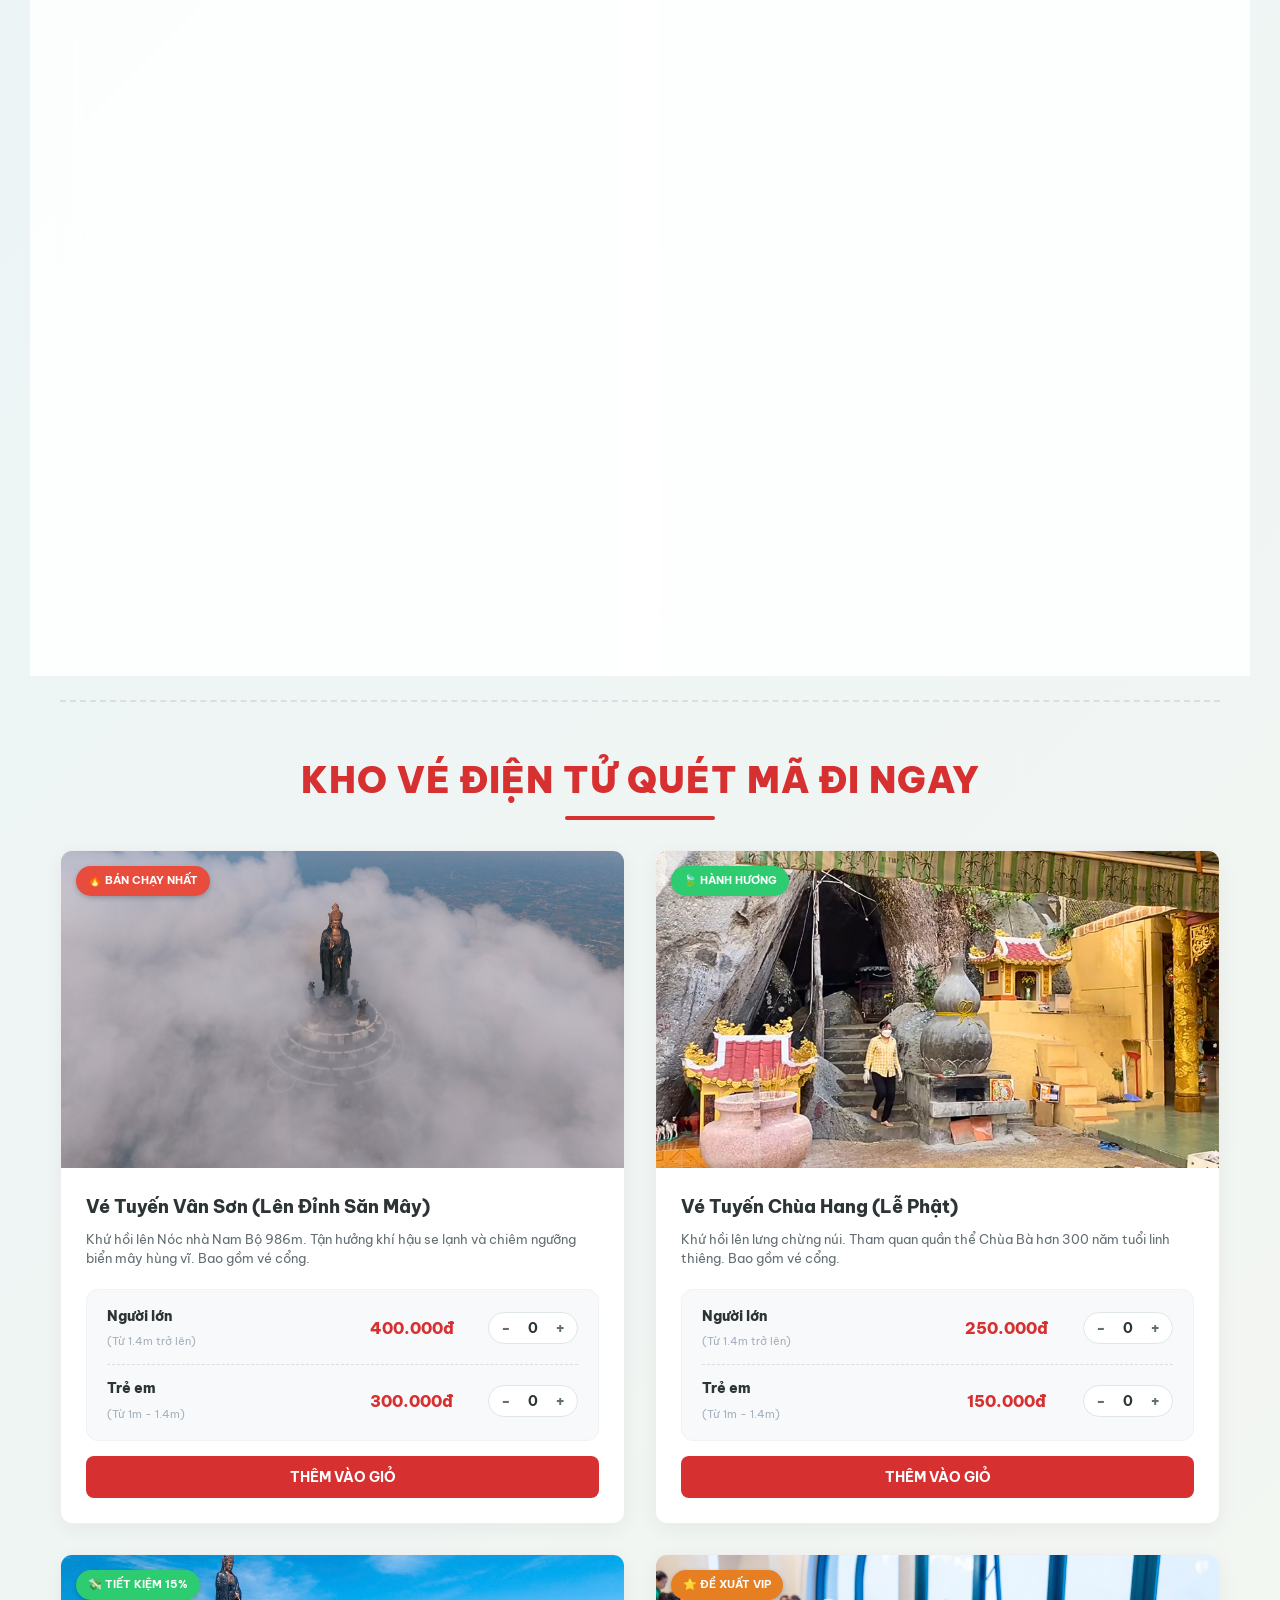
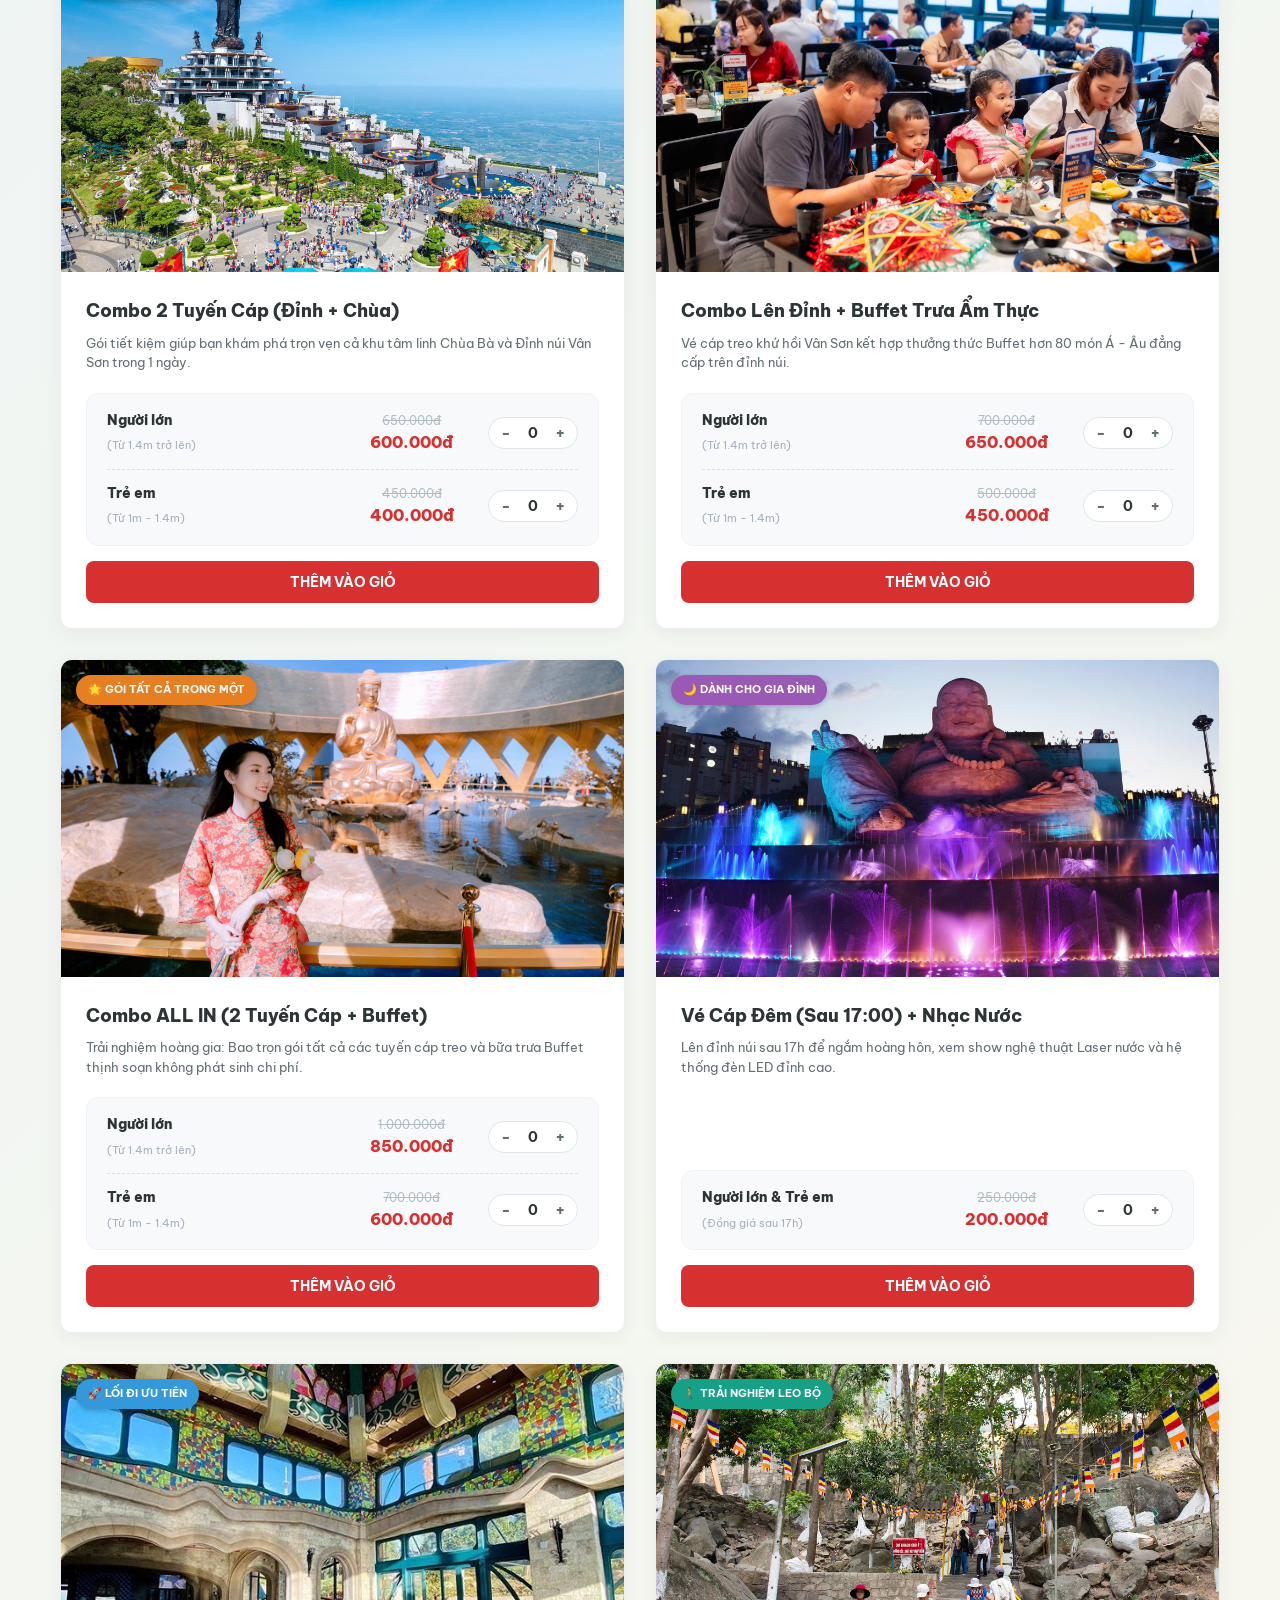
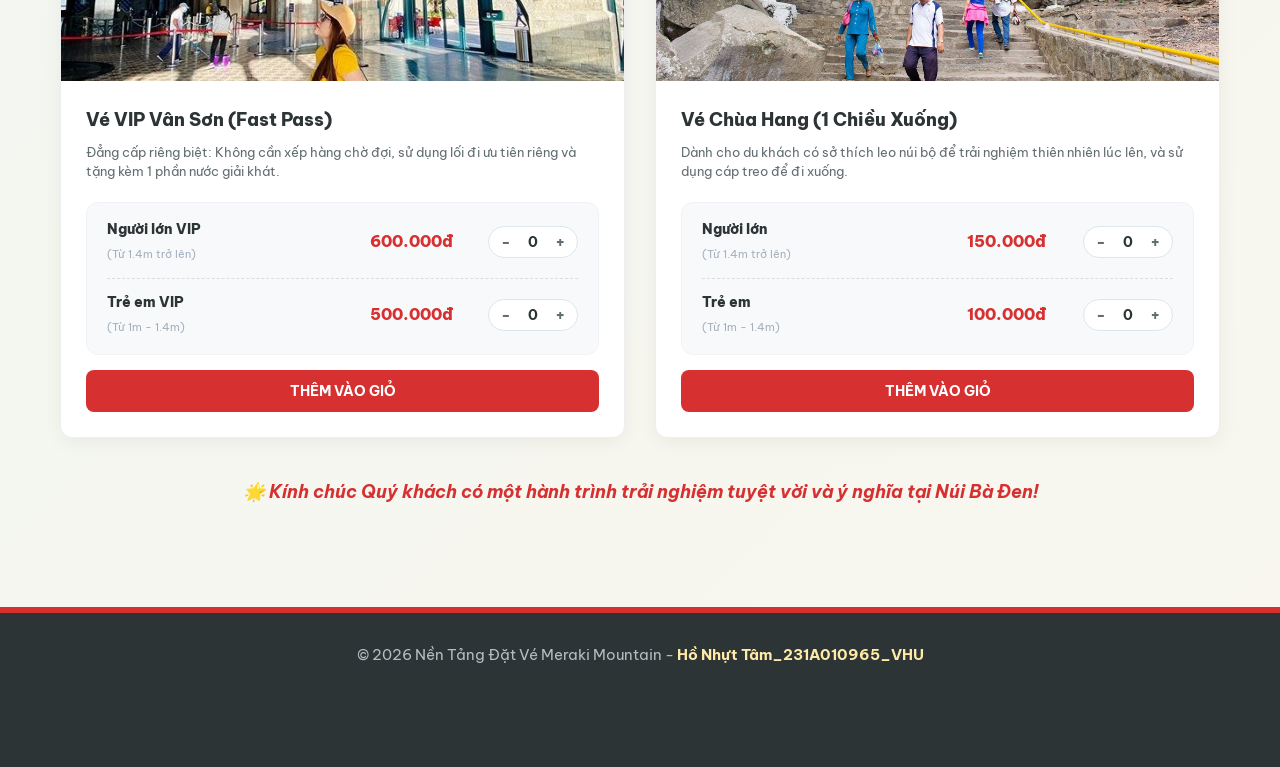
==== commit d029fac9: "Add files via upload" ====
--- a/dich-vu.html
+++ b/dich-vu.html
@@ -9,297 +9,7 @@
     <link rel="preconnect" href="https://fonts.gstatic.com" crossorigin>
     <link href="https://fonts.googleapis.com/css2?family=Be+Vietnam+Pro:wght@400;500;600;700;800;900&display=swap" rel="stylesheet">
 
-    <style>
-        /* ================= RESET & TYPOGRAPHY ================= */
-        * { box-sizing: border-box; margin: 0; padding: 0; font-family: 'Be Vietnam Pro', sans-serif; }
-        
-        /* ================= NỀN GRADIENT ĐỒNG BỘ 100% ================= */
-        body { 
-            background: linear-gradient(-45deg, #e6f0fa, #fdf0f6, #fef8eb, #e8f4f8);
-            background-size: 400% 400%;
-            animation: gradientBG 15s ease infinite;
-            color: #1e272e; 
-            line-height: 1.6; 
-            overflow-x: hidden;
-        }
-        @keyframes gradientBG {
-            0% { background-position: 0% 50%; }
-            50% { background-position: 100% 50%; }
-            100% { background-position: 0% 50%; }
-        }
-        
-        /* ================= MENU ĐỒNG BỘ & THÔNG BÁO ================= */
-        nav { display: flex; justify-content: space-between; align-items: center; background-color: rgba(45, 52, 54, 0.9); backdrop-filter: blur(10px); padding: 15px 30px; position: sticky; top: 0; z-index: 1000; box-shadow: 0 2px 15px rgba(0,0,0,0.3); border-bottom: 1px solid rgba(255,255,255,0.1); }
-        .nav-links a { color: white; text-decoration: none; font-weight: bold; margin: 0 10px; padding: 8px 15px; border-radius: 5px; transition: 0.3s; text-transform: uppercase; font-size: 14px; }
-        .nav-links a:hover, .nav-links a.active { background-color: #d63031; color: #ffeaa7; box-shadow: 0 0 10px rgba(214, 48, 49, 0.5);}
-        .nav-icons { display: flex; align-items: center; position: relative;}
-        .nav-icons a { color: white; text-decoration: none; font-size: 20px; position: relative; margin-left: 20px; transition: 0.3s; cursor: pointer;}
-        .nav-icons a:hover { transform: scale(1.2); }
-        .badge { position: absolute; top: -8px; right: -10px; background: #d63031; color: white; border-radius: 50%; padding: 2px 6px; font-size: 12px; font-weight: bold; box-shadow: 0 0 5px rgba(214, 48, 49, 0.5); display: none;}
-
-        /* BẢNG DROPDOWN THÔNG BÁO ĐỘNG */
-        .notification-dropdown {
-            position: absolute; top: 50px; right: 40px; background: white; width: 340px; max-height: 450px;
-            border-radius: 15px; box-shadow: 0 15px 35px rgba(0,0,0,0.2); border: 1px solid #dfe6e9;
-            display: none; flex-direction: column; overflow: hidden; z-index: 1001;
-            transform-origin: top right; animation: dropDownAnim 0.3s ease;
-        }
-        @keyframes dropDownAnim { from {opacity: 0; transform: scale(0.9);} to {opacity: 1; transform: scale(1);} }
-        .notification-dropdown.show { display: flex; }
-        .noti-header { background: #f8f9fa; padding: 15px 20px; font-weight: 800; color: #2d3436; border-bottom: 1px solid #eee; display: flex; justify-content: space-between;}
-        
-        .noti-list-container { overflow-y: auto; max-height: 350px; }
-        .noti-item { padding: 15px 20px; border-bottom: 1px solid #eee; display: flex; gap: 15px; transition: 0.2s; cursor: pointer;}
-        .noti-item.unread { background: #f0f8ff; border-left: 3px solid #0984e3;}
-        .noti-item:hover { background: #fdfaf6; }
-        .noti-icon { font-size: 24px; }
-        .noti-text h4 { font-size: 14px; margin-bottom: 3px; color: #2d3436; font-weight: 800;}
-        .noti-text p { font-size: 13px; color: #636e72; line-height: 1.4; margin-bottom: 5px;}
-        .noti-text small { font-size: 11px; color: #b2bec3; font-weight: 600;}
-        .noti-empty { padding: 30px; text-align: center; color: #b2bec3; font-size: 14px; font-style: italic;}
-        
-        .noti-footer { padding: 12px; text-align: center; background: #f8f9fa; font-size: 13px; font-weight: 800; color: #d63031; cursor: pointer; border-top: 1px solid #eee;}
-        .noti-footer:hover { background: #ffeaa7; }
-
-        .container { max-width: 1100px; margin: 0 auto; padding: 0 20px; }
-
-        /* ================= 1. KHUNG ẢNH TO ĐẦU TRANG ================= */
-        .page-header { 
-            position: relative; height: 60vh; min-height: 400px; display: flex; flex-direction: column; 
-            justify-content: center; align-items: center; text-align: center; overflow: hidden; margin-bottom: 50px;
-            background: url('img_dichvu/banner_captreo.jpg') center center/cover no-repeat;
-        }
-        .header-overlay { position: absolute; top: 0; left: 0; width: 100%; height: 100%; background: rgba(0, 0, 0, 0.4); z-index: 0; }
-        .header-content { z-index: 1; padding: 0 20px; animation: fadeInUp 1s ease; }
-        .header-content h1 { font-size: 55px; color: #ffeaa7; margin-bottom: 10px; font-weight: 900; letter-spacing: 2px; text-shadow: 2px 2px 15px rgba(0,0,0,0.9); text-transform: uppercase;}
-        .header-content p { font-size: 18px; max-width: 700px; color: #fff; margin: 0 auto; text-shadow: 1px 1px 8px rgba(0,0,0,0.9); font-weight: 500;}
-        @keyframes fadeInUp { from { opacity: 0; transform: translateY(30px); } to { opacity: 1; transform: translateY(0); } }
-
-        /* ================= 2. KHUNG KHUYẾN MÃI (HOT DEAL ĐẶC BIỆT) ================= */
-        .promo-section { 
-            max-width: 1100px; margin: -80px auto 40px auto; padding: 0 20px; 
-            position: relative; z-index: 10; 
-        }
-        .promo-container {
-            position: relative; 
-            border: 2px dashed #d63031;
-            border-radius: 16px;
-            padding: 35px 40px;
-            background-color: #fffaf0; 
-            display: flex; justify-content: space-between; align-items: center;
-            box-shadow: 0 15px 30px rgba(214, 48, 49, 0.15);
-        }
-        .hot-deal-badge {
-            position: absolute;
-            top: -25px; 
-            right: -20px; 
-            background: linear-gradient(135deg, #e74c3c, #c0392b);
-            color: white;
-            padding: 12px 30px;
-            border-radius: 30px;
-            font-weight: 900;
-            font-size: 18px;
-            text-transform: uppercase;
-            transform: rotate(5deg); 
-            box-shadow: 0 8px 20px rgba(214, 48, 49, 0.4);
-            border: 3px solid white; 
-            z-index: 20;
-        }
-        .promo-content { flex: 1; padding-right: 30px; }
-        .promo-content h2 { color: #1e272e; font-size: 26px; font-weight: 900; margin-bottom: 12px; }
-        .promo-content p { color: #2d3436; font-size: 16px; margin-bottom: 8px; font-weight: 500;}
-        .promo-price s { color: #b2bec3; font-size: 18px; margin-right: 10px; font-weight: 600;}
-        .promo-price strong { color: #d63031; font-size: 22px; font-weight: 900; }
-        .promo-content .note { color: #d63031; font-style: italic; font-size: 14px; margin-top: 5px; }
-        
-        .promo-action { flex-shrink: 0; }
-        .book-btn {
-            background: linear-gradient(135deg, #e74c3c, #d63031); 
-            color: white; border: none; padding: 16px 40px;
-            border-radius: 30px; font-weight: 900; font-size: 18px; cursor: pointer;
-            box-shadow: 0 8px 20px rgba(214, 48, 49, 0.3); transition: 0.3s;
-            text-transform: uppercase; font-family: inherit;
-        }
-        .book-btn:hover { background: #b32525; transform: translateY(-4px); box-shadow: 0 12px 25px rgba(214, 48, 49, 0.5); }
-
-        /* ================= 3. BẢNG GIÁ VÀ LỊCH TRÌNH ================= */
-        .additional-info-section { margin-top: 20px; padding-bottom: 60px; border-bottom: 2px dashed #dcdde1; margin-bottom: 50px;}
-        .section-title { font-size: 32px; color: #1e272e; margin-bottom: 10px; font-weight: 900; display: flex; align-items: center; gap: 12px; text-transform: uppercase;}
-        .section-title::before { content: ''; display: inline-block; width: 8px; height: 32px; background: #d63031; border-radius: 4px; }
-        .subtitle-center { color: #636e72; font-size: 16px; margin-bottom: 40px; font-weight: 500;}
-
-        .block-heading { font-size: 22px; color: #d63031; margin-bottom: 20px; font-weight: 800; display: flex; align-items: center; gap: 10px;}
-        
-        /* BẢO VỆ BẢNG KHÔNG BỊ CẮT QUA TÍNH NĂNG SCROLL NGANG */
-        .table-responsive { width: 100%; overflow-x: auto; border-radius: 12px; box-shadow: 0 10px 30px rgba(0,0,0,0.05); border: 1px solid #eee; background: white; -webkit-overflow-scrolling: touch;}
-        
-        .meraki-table { width: 100%; border-collapse: collapse; min-width: 500px;}
-        .meraki-table th { background: #2d3436; color: #ffeaa7; padding: 18px 15px; font-size: 15px; text-transform: uppercase; letter-spacing: 1px; text-align: center; white-space: nowrap;}
-        .meraki-table td { padding: 16px 15px; border-bottom: 1px solid #f1f2f6; text-align: center; color: #2d3436; font-size: 14px; font-weight: 600;}
-        .meraki-table tbody tr:last-child td { border-bottom: none; }
-        .meraki-table tbody tr:hover { background-color: #fdfaf6; }
-        .merged-cell { vertical-align: middle; font-weight: 800; color: #d63031; font-size: 18px;}
-        .note-text { font-size: 13px; color: #636e72; font-style: italic; margin-top: 15px; display: block;}
-
-        .pricing-grid { display: grid; grid-template-columns: 1fr 1fr; gap: 20px; margin-top: 30px;}
-        .pricing-table-wrapper { background: rgba(255, 255, 255, 0.85); backdrop-filter: blur(10px); border-radius: 16px; padding: 20px; box-shadow: 0 5px 20px rgba(0,0,0,0.04); border: 1px solid #eee;}
-        .table-subheading { font-size: 18px; color: #d63031; margin-bottom: 15px; font-weight: 800; border-left: 4px solid #d63031; padding-left: 10px;}
-        
-        .outline-table { box-shadow: none; border: 1px solid #dfe6e9; min-width: 400px;}
-        .outline-table th { background: #f8f9fa; color: #2d3436; font-weight: 800;}
-        .outline-table tbody tr:hover { background-color: #fff9f9; }
-        
-        .policy-box { background: linear-gradient(135deg, #fffcf5, #fdf0f6); border: 1px dashed #d63031; border-radius: 12px; padding: 25px; margin-top: 25px;}
-        .policy-box h4 { color: #d63031; font-size: 17px; margin-bottom: 15px; font-weight: 900;}
-        .policy-box ul { list-style: none; padding-left: 0; }
-        .policy-box li { position: relative; padding-left: 25px; margin-bottom: 10px; font-size: 14.5px; color: #2d3436; line-height: 1.5;}
-        .policy-box li::before { content: '👉'; position: absolute; left: 0; top: 2px; font-size: 14px;}
-
-        /* ================= 4. HEADER KHO VÉ ================= */
-        .ticket-header { text-align: center; margin-bottom: 30px;}
-        .ticket-header h2 {
-            font-size: 36px; color: #d63031; font-weight: 900;
-            text-transform: uppercase; letter-spacing: 1px; position: relative;
-            display: inline-block; margin-bottom: 10px;
-        }
-        .ticket-header h2::after {
-            content: ''; position: absolute; bottom: -10px; left: 50%; transform: translateX(-50%);
-            width: 150px; height: 4px; background: #d63031; border-radius: 4px;
-        }
-
-        /* ================= 5. LƯỚI VÉ CẮN CHUẨN TỶ LỆ ================= */
-        .ticket-grid { display: grid; grid-template-columns: repeat(2, 1fr); gap: 30px; }
-        .ticket-card { background: white; border-radius: 12px; overflow: hidden; box-shadow: 0 5px 20px rgba(0,0,0,0.05); display: flex; flex-direction: column; border: 1px solid #eee; }
-        
-        .ticket-img-wrapper { 
-            position: relative; 
-            aspect-ratio: 16/9; 
-            height: auto; 
-            background: #dfe6e9; 
-            overflow: hidden;
-        }
-        .ticket-img-wrapper img { width: 100%; height: 100%; object-fit: cover; }
-        
-        .ticket-badge { position: absolute; top: 15px; left: 15px; padding: 6px 12px; border-radius: 20px; color: white; font-weight: bold; font-size: 11px; text-transform: uppercase; z-index: 2; box-shadow: 0 2px 5px rgba(0,0,0,0.2); }
-        .badge-red { background: #e74c3c; }
-        .badge-green { background: #2ecc71; }
-        .badge-orange { background: #e67e22; }
-        .badge-purple { background: #9b59b6; }
-        .badge-blue { background: #3498db; }
-        .badge-teal { background: #16a085; }
-
-        .ticket-info { padding: 25px; flex-grow: 1; display: flex; flex-direction: column;}
-        .ticket-title { font-size: 18px; font-weight: 800; color: #2d3436; margin-bottom: 8px;}
-        .ticket-desc { font-size: 13px; color: #636e72; margin-bottom: 20px; line-height: 1.5;}
-
-        .ticket-options { background: #f8f9fa; border-radius: 12px; padding: 15px 20px; border: 1px solid #f1f2f6; margin-bottom: 15px; margin-top: auto;}
-        .option-row { display: flex; justify-content: space-between; align-items: center; padding: 12px 0; border-bottom: 1px dashed #dcdde1; }
-        .option-row:last-child { border-bottom: none; padding-bottom: 0; }
-        .option-row:first-child { padding-top: 0; }
-        .opt-name { flex: 1.5; }
-        .opt-name strong { display: block; color: #2d3436; font-size: 14px; font-weight: 800;}
-        .opt-name span { color: #a4b0be; font-size: 11px;}
-        .opt-price { flex: 1; text-align: center; }
-        .opt-price s { display: block; color: #b2bec3; font-size: 12px; }
-        .opt-price strong { color: #d63031; font-size: 16px; font-weight: 800; }
-        .qty-controls { display: flex; align-items: center; justify-content: space-between; background: white; border: 1px solid #dfe6e9; border-radius: 20px; width: 90px; height: 32px; padding: 0 5px; }
-        .qty-btn { width: 24px; height: 24px; border: none; background: transparent; cursor: pointer; font-weight: bold; font-size: 16px; color: #636e72; }
-        .qty-btn:hover { color: #d63031; }
-        .qty-input { width: 30px; text-align: center; border: none; font-weight: bold; font-size: 14px; color: #2d3436; background: transparent; pointer-events: none; }
-        
-        .btn-add-cart { width: 100%; background: #d63031; color: white; border: none; padding: 12px; border-radius: 8px; font-size: 14px; font-weight: bold; cursor: pointer; transition: 0.2s; text-transform: uppercase; }
-        .btn-add-cart:hover { background: #b32525; }
-
-        /* ================= 6. LỜI CHÚC KHÁCH HÀNG ================= */
-        .closing-wish {
-            text-align: center;
-            padding: 40px 20px 20px 20px;
-            color: #d63031;
-            font-size: 18px;
-            font-weight: 700;
-            font-style: italic;
-        }
-
-        /* ================= THANH DÍNH CHỐT SALE DƯỚI ĐÁY ================= */
-        .sticky-booking-bar { 
-            position: fixed; bottom: 0; left: 0; width: 100%; 
-            background: #fdfbf7; padding: 15px 25px; 
-            box-shadow: 0 -5px 25px rgba(0,0,0,0.08); z-index: 2000; border-top: 1px solid rgba(0,0,0,0.05); 
-        }
-        .sticky-content { 
-            max-width: 1100px; margin: 0 auto; width: 100%;
-            display: flex; flex-direction: row; justify-content: space-between; align-items: center; 
-        }
-        .sticky-text { text-align: left; }
-        .sticky-text p { color: #636e72; margin: 0 0 2px 0; font-size: 16px; font-weight: 600; line-height: 1.2;}
-        .sticky-text strong { color: #d63031; font-size: 26px; font-weight: 900; display: block; margin-top: 5px;}
-        
-        .sticky-btn { 
-            background: #d63031; color: white; padding: 14px 35px; 
-            border-radius: 30px; text-decoration: none; font-weight: 800; 
-            font-size: 16px; transition: 0.3s; box-shadow: 0 5px 15px rgba(214,48,49,0.3); 
-            display: inline-block; text-transform: uppercase; letter-spacing: 1px; cursor: pointer; border: none; font-family: inherit;
-        }
-        .sticky-btn:hover { background: #b32525; transform: translateY(-3px); box-shadow: 0 8px 20px rgba(214,48,49,0.5); }
-
-        /* ================= NÚT GỌI ĐIỆN THOẠI NỔI ================= */
-        .floating-phone { 
-            position: fixed; 
-            bottom: 110px; 
-            right: 30px; 
-            width: 60px; height: 60px; background: #2ecc71; border-radius: 50%; 
-            display: flex; justify-content: center; align-items: center; 
-            text-decoration: none; z-index: 1999; 
-            box-shadow: 0 0 0 10px rgba(46, 204, 113, 0.3), 0 5px 15px rgba(0,0,0,0.2); 
-            animation: pulse-phone 2s infinite; 
-            cursor: pointer;
-        }
-        .floating-phone span { 
-            font-size: 28px; transform: rotate(-15deg); display: inline-block;
-        }
-        @keyframes pulse-phone { 
-            0% { box-shadow: 0 0 0 0 rgba(46, 204, 113, 0.5); } 
-            70% { box-shadow: 0 0 0 15px rgba(46, 204, 113, 0); } 
-            100% { box-shadow: 0 0 0 0 rgba(46, 204, 113, 0); } 
-        }
-
-        /* ================= FOOTER ĐỒNG BỘ ================= */
-        footer { 
-            background-color: #2d3436; 
-            color: #b2bec3; 
-            text-align: center; 
-            padding: 30px 20px 100px 20px; 
-            font-size: 15px; 
-            border-top: 6px solid #d63031; 
-        }
-        footer p { margin-bottom: 0; } 
-        footer strong { color: #ffeaa7; }
-
-        /* Responsive */
-        @media (max-width: 992px) {
-            .pricing-grid { grid-template-columns: 1fr; }
-        }
-        @media (max-width: 768px) {
-            .ticket-grid { grid-template-columns: 1fr; }
-            .page-header h1 { font-size: 32px;}
-            
-            .promo-container { flex-direction: column; text-align: center; padding: 40px 20px 30px 20px; margin-top: 20px;}
-            .promo-content { padding-right: 0; margin-bottom: 25px; }
-            .hot-deal-badge { right: 10px; top: -15px; font-size: 14px; padding: 8px 20px;}
-            .ticket-header h2 { font-size: 26px; }
-            .closing-wish { font-size: 16px; }
-            
-            .floating-phone { bottom: 130px; right: 20px; width: 50px; height: 50px; }
-            .floating-phone span { font-size: 24px; }
-            
-            .sticky-content { flex-direction: column; text-align: center; gap: 12px; }
-            .sticky-text { text-align: center; }
-            .sticky-text strong { font-size: 20px; }
-            .sticky-btn { padding: 10px 25px; font-size: 14px; width: 100%; box-sizing: border-box;}
-            
-            footer { padding-bottom: 120px; }
-        }
-    </style>
+    <link rel="stylesheet" href="style.css">
 </head>
 <body>
 
--- a/style.css
+++ b/style.css
@@ -0,0 +1,580 @@
+* { box-sizing: border-box; margin: 0; padding: 0; font-family: 'Be Vietnam Pro', sans-serif; }
+        
+body { 
+    background: linear-gradient(-45deg, #e6f0fa, #fdf0f6, #fef8eb, #e8f4f8);
+    background-size: 400% 400%;
+    animation: gradientBG 15s ease infinite;
+    color: #1e272e; overflow-x: hidden; line-height: 1.6; 
+}
+@keyframes gradientBG { 0% {background-position: 0% 50%;} 50% {background-position: 100% 50%;} 100% {background-position: 0% 50%;} }
+
+/* ================= MÀN HÌNH CHÀO MỪNG ================= */
+.welcome-overlay { position: fixed; top: 0; left: 0; width: 100vw; height: 100vh; background: radial-gradient(circle at center, #2d3436 0%, #0a0f0d 100%); z-index: 999999; display: flex; justify-content: center; align-items: center; transition: opacity 0.8s ease, visibility 0.8s ease, transform 0.8s ease; }
+.welcome-content { text-align: center; display: flex; flex-direction: column; align-items: center; }
+.welcome-subtitle { font-size: 16px; color: #b2bec3; text-transform: uppercase; letter-spacing: 4px; margin-bottom: 15px; animation: fadeInDown 1s ease forwards; opacity: 0; }
+.welcome-logo { font-size: 70px; font-weight: 900; letter-spacing: 12px; color: transparent; -webkit-text-stroke: 2px #f1c40f; margin-bottom: 20px; animation: drawText 2s ease forwards, glowText 1.5s 1s ease forwards; opacity: 0; margin-left: 12px;}
+.welcome-message { font-size: 18px; color: #ecf0f1; margin-bottom: 40px; animation: fadeInUp 1s 0.8s ease forwards; opacity: 0; font-weight: 300; letter-spacing: 1px;}
+.loading-text { font-size: 13px; color: #f1c40f; font-style: italic; margin-top: 20px; animation: pulseText 1.5s infinite; letter-spacing: 2px;}
+.loading-bar-container { width: 300px; height: 3px; background: rgba(255,255,255,0.1); border-radius: 50px; overflow: hidden; position: relative; animation: fadeInUp 1s 0.8s ease forwards; opacity: 0;}
+.loading-progress-glow { position: absolute; top: 0; left: 0; height: 100%; width: 0%; background: #f1c40f; box-shadow: 0 0 15px #f1c40f, 0 0 30px #f1c40f; animation: loadGlow 2.5s ease-in-out forwards; }
+@keyframes fadeInDown { from { opacity: 0; transform: translateY(-20px); } to { opacity: 1; transform: translateY(0); } }
+@keyframes fadeInUp { from { opacity: 0; transform: translateY(30px); } to { opacity: 1; transform: translateY(0); } }
+@keyframes drawText { 0% { opacity: 0; letter-spacing: 25px; } 100% { opacity: 1; letter-spacing: 12px; } }
+@keyframes glowText { 100% { color: #f1c40f; text-shadow: 0 0 20px rgba(241, 196, 15, 0.6); -webkit-text-stroke: 0px; } }
+@keyframes loadGlow { 0% { width: 0%; } 40% { width: 60%; } 100% { width: 100%; } }
+@keyframes pulseText { 0%, 100% { opacity: 0.4; } 50% { opacity: 1; } }
+.welcome-overlay.hidden { opacity: 0; visibility: hidden; transform: scale(1.05); }
+
+/* ================= MENU & DROPDOWN THÔNG BÁO ================= */
+nav { display: flex; justify-content: space-between; align-items: center; background-color: rgba(45, 52, 54, 0.85); backdrop-filter: blur(10px); padding: 15px 30px; position: sticky; top: 0; z-index: 1000; box-shadow: 0 2px 15px rgba(0,0,0,0.3); border-bottom: 1px solid rgba(255,255,255,0.1); }
+.nav-links a { color: white; text-decoration: none; font-weight: bold; margin: 0 10px; padding: 8px 15px; border-radius: 5px; transition: 0.3s; text-transform: uppercase; font-size: 14px; }
+.nav-links a:hover, .nav-links a.active { background-color: #d63031; color: #ffeaa7; box-shadow: 0 0 10px rgba(214, 48, 49, 0.5);}
+.nav-icons { display: flex; align-items: center; position: relative;}
+.nav-icons a { color: white; text-decoration: none; font-size: 20px; position: relative; margin-left: 20px; transition: 0.3s; cursor: pointer;}
+.nav-icons a:hover { transform: scale(1.2); }
+.badge { position: absolute; top: -8px; right: -10px; background: #d63031; color: white; border-radius: 50%; padding: 2px 6px; font-size: 12px; font-weight: bold; box-shadow: 0 0 5px rgba(214, 48, 49, 0.5); display: none;}
+
+.notification-dropdown { position: absolute; top: 50px; right: 40px; background: white; width: 340px; max-height: 450px; border-radius: 15px; box-shadow: 0 15px 35px rgba(0,0,0,0.2); border: 1px solid #dfe6e9; display: none; flex-direction: column; overflow: hidden; z-index: 1001; transform-origin: top right; animation: dropDownAnim 0.3s ease; }
+@keyframes dropDownAnim { from {opacity: 0; transform: scale(0.9);} to {opacity: 1; transform: scale(1);} }
+.notification-dropdown.show { display: flex; }
+.noti-header { background: #f8f9fa; padding: 15px 20px; font-weight: 800; color: #2d3436; border-bottom: 1px solid #eee; display: flex; justify-content: space-between;}
+.noti-list-container { overflow-y: auto; max-height: 350px; }
+.noti-item { padding: 15px 20px; border-bottom: 1px solid #eee; display: flex; gap: 15px; transition: 0.2s; cursor: pointer;}
+.noti-item.unread { background: #f0f8ff; border-left: 3px solid #0984e3;}
+.noti-item:hover { background: #fdfaf6; }
+.noti-icon { font-size: 24px; }
+.noti-text h4 { font-size: 14px; margin-bottom: 3px; color: #2d3436; font-weight: 800;}
+.noti-text p { font-size: 13px; color: #636e72; line-height: 1.4; margin-bottom: 5px;}
+.noti-text small { font-size: 11px; color: #b2bec3; font-weight: 600;}
+.noti-empty { padding: 30px; text-align: center; color: #b2bec3; font-size: 14px; font-style: italic;}
+.noti-footer { padding: 12px; text-align: center; background: #f8f9fa; font-size: 13px; font-weight: 800; color: #d63031; cursor: pointer; border-top: 1px solid #eee;}
+.noti-footer:hover { background: #ffeaa7; }
+
+/* ================= TRANG CHUNG ================= */
+.container { max-width: 1200px; margin: 80px auto; padding: 0 20px; }
+.section-title { font-size: 32px; color: #1e272e; margin-bottom: 25px; font-weight: 900; display: flex; align-items: center; gap: 12px; text-transform: uppercase; letter-spacing: 1px;}
+.section-title::before { content: ''; display: inline-block; width: 8px; height: 32px; background: #d63031; border-radius: 4px; }
+.section-title-main { color: #d63031; font-size: 36px; margin-bottom: 15px; text-transform: uppercase; font-weight: 800; letter-spacing: 1px; text-align: center;}
+.section-title-center { font-size: 40px; color: #d63031; margin-bottom: 10px; font-weight: 900; text-align: center; text-transform: uppercase; letter-spacing: 1px;}
+.subtitle { font-size: 18px; color: #636e72; margin-bottom: 50px; max-width: 800px; margin-left: auto; margin-right: auto; line-height: 1.8; text-align: center;}
+.subtitle-center { text-align: center; color: #636e72; font-size: 19px; max-width: 800px; margin: 0 auto 40px auto; line-height: 1.7; font-weight: 500;}
+
+/* Đóng gói chung để Giỏ hàng & Lịch sử dùng an toàn */
+.page-title-cart { font-size: 36px; color: #d63031; font-weight: 900; text-transform: uppercase; letter-spacing: 1px; margin-bottom: 30px; text-align: center;}
+.page-title-history { font-size: 32px; color: #2d3436; font-weight: 900; text-transform: uppercase; margin-bottom: 30px; text-align: center; border-bottom: 3px solid #d63031; padding-bottom: 10px; display: inline-block; margin-left: 50%; transform: translateX(-50%);}
+
+.slider-wrapper { padding: 0; background-color: #1a1a1a; }
+.slider-container { position: relative; width: 100%; margin: 0 auto; overflow: hidden; }
+.slides { display: flex; transition: transform 0.6s cubic-bezier(0.4, 0, 0.2, 1); width: 100%; }
+.slide { min-width: 100%; position: relative; }
+.slide img { width: 100%; height: 600px; object-fit: cover; display: block; opacity: 0.85; }
+.slide-text { position: absolute; bottom: 80px; left: 10%; color: white; background: rgba(0,0,0,0.4); padding: 25px 45px; border-radius: 15px; backdrop-filter: blur(12px); border-left: 6px solid #d63031; animation: fadeInUp 1s ease; box-shadow: 0 10px 20px rgba(0,0,0,0.3);}
+.slide-text h2 { font-size: 42px; margin-bottom: 10px; color: #ffeaa7; text-shadow: 2px 2px 4px rgba(0,0,0,0.8); }
+.slide-text p { font-size: 22px; text-shadow: 1px 1px 2px rgba(0,0,0,0.8); }
+.prev, .next { cursor: pointer; position: absolute; top: 50%; transform: translateY(-50%); width: 60px; height: 60px; background-color: rgba(0,0,0,0.4); color: white; font-weight: bold; font-size: 28px; transition: 0.3s; border-radius: 50%; border: 2px solid rgba(255,255,255,0.5); display: flex; justify-content: center; align-items: center; z-index: 10; backdrop-filter: blur(5px); }
+.prev { left: 30px; }
+.next { right: 30px; }
+.prev:hover, .next:hover { background-color: #d63031; border-color: #d63031; transform: translateY(-50%) scale(1.1); box-shadow: 0 0 15px rgba(214, 48, 49, 0.6);}
+
+.video-header { position: relative; height: 70vh; min-height: 500px; display: flex; flex-direction: column; justify-content: center; align-items: center; text-align: center; overflow: hidden; margin-bottom: 50px; }
+.bg-video { position: absolute; top: 50%; left: 50%; min-width: 100%; min-height: 100%; width: auto; height: auto; transform: translateX(-50%) translateY(-50%); z-index: -2; object-fit: cover; }
+.video-overlay { position: absolute; top: 0; left: 0; width: 100%; height: 100%; background: rgba(0, 0, 0, 0.5); z-index: -1; }
+.header-content { z-index: 1; padding: 0 20px; animation: fadeInUp 1s ease; }
+.header-content h1 { font-size: 56px; color: #ffeaa7; margin-bottom: 15px; font-weight: 900; letter-spacing: 1px; text-shadow: 2px 2px 10px rgba(0,0,0,0.8); text-transform: uppercase;}
+.header-content p { font-size: 20px; max-width: 700px; color: #fff; margin: 0 auto 30px auto; text-shadow: 1px 1px 5px rgba(0,0,0,0.8); font-weight: 500;}
+.trust-badges { display: flex; gap: 15px; flex-wrap: wrap; justify-content: center; }
+.trust-badge { background: rgba(255,255,255,0.2); backdrop-filter: blur(5px); padding: 10px 25px; border-radius: 30px; font-size: 14px; font-weight: 700; display: flex; align-items: center; gap: 8px; border: 1px solid rgba(255,255,255,0.3); color: white;}
+
+/* ================= TRANG DỊCH VỤ ================= */
+.page-header { position: relative; height: 60vh; min-height: 400px; display: flex; flex-direction: column; justify-content: center; align-items: center; text-align: center; overflow: hidden; margin-bottom: 50px; background: url('img_dichvu/banner_captreo.jpg') center center/cover no-repeat; }
+.page-header.souvenir-bg { height: 50vh; min-height: 350px; margin-bottom: 40px; background-image: url('img_qualuuniem/qualuuniem.jpg'); }
+.header-overlay { position: absolute; top: 0; left: 0; width: 100%; height: 100%; background: rgba(0, 0, 0, 0.4); z-index: 0; }
+.souvenir-bg .header-overlay { background: rgba(0, 0, 0, 0.6); }
+
+.promo-section { max-width: 1100px; margin: -80px auto 40px auto; padding: 0 20px; position: relative; z-index: 10; }
+.promo-container { position: relative; border: 2px dashed #d63031; border-radius: 16px; padding: 35px 40px; background-color: #fffaf0; display: flex; justify-content: space-between; align-items: center; box-shadow: 0 15px 30px rgba(214, 48, 49, 0.15); }
+.promo-container .hot-deal-badge { position: absolute; top: -25px; right: -20px; background: linear-gradient(135deg, #e74c3c, #c0392b); color: white; padding: 12px 30px; border-radius: 30px; font-weight: 900; font-size: 18px; text-transform: uppercase; transform: rotate(5deg); box-shadow: 0 8px 20px rgba(214, 48, 49, 0.4); border: 3px solid white; z-index: 20; }
+.promo-content { flex: 1; padding-right: 30px; }
+.promo-content h2 { color: #1e272e; font-size: 26px; font-weight: 900; margin-bottom: 12px; }
+.promo-content p { color: #2d3436; font-size: 16px; margin-bottom: 8px; font-weight: 500;}
+.promo-price s { color: #b2bec3; font-size: 18px; margin-right: 10px; font-weight: 600;}
+.promo-price strong { color: #d63031; font-size: 22px; font-weight: 900; }
+.promo-content .note { color: #d63031; font-style: italic; font-size: 14px; margin-top: 5px; }
+.promo-action { flex-shrink: 0; }
+.book-btn { background: linear-gradient(135deg, #e74c3c, #d63031); color: white; border: none; padding: 16px 40px; border-radius: 30px; font-weight: 900; font-size: 18px; cursor: pointer; box-shadow: 0 8px 20px rgba(214, 48, 49, 0.3); transition: 0.3s; text-transform: uppercase; font-family: inherit; }
+.book-btn:hover { background: #b32525; transform: translateY(-4px); box-shadow: 0 12px 25px rgba(214, 48, 49, 0.5); }
+
+.additional-info-section { margin-top: 20px; padding-bottom: 60px; border-bottom: 2px dashed #dcdde1; margin-bottom: 50px;}
+.block-heading { font-size: 22px; color: #d63031; margin-bottom: 20px; font-weight: 800; display: flex; align-items: center; gap: 10px;}
+.table-responsive { width: 100%; overflow-x: auto; border-radius: 12px; box-shadow: 0 10px 30px rgba(0,0,0,0.05); border: 1px solid #eee; background: white; -webkit-overflow-scrolling: touch;}
+.meraki-table { width: 100%; border-collapse: collapse; min-width: 500px;}
+.meraki-table th { background: #2d3436; color: #ffeaa7; padding: 18px 15px; font-size: 15px; text-transform: uppercase; letter-spacing: 1px; text-align: center; white-space: nowrap;}
+.meraki-table td { padding: 16px 15px; border-bottom: 1px solid #f1f2f6; text-align: center; color: #2d3436; font-size: 14px; font-weight: 600;}
+.meraki-table tbody tr:last-child td { border-bottom: none; }
+.meraki-table tbody tr:hover { background-color: #fdfaf6; }
+.merged-cell { vertical-align: middle; font-weight: 800; color: #d63031; font-size: 18px;}
+.note-text { font-size: 13px; color: #636e72; font-style: italic; margin-top: 15px; display: block;}
+.pricing-grid { display: grid; grid-template-columns: 1fr 1fr; gap: 20px; margin-top: 30px;}
+.pricing-table-wrapper { background: rgba(255, 255, 255, 0.85); backdrop-filter: blur(10px); border-radius: 16px; padding: 20px; box-shadow: 0 5px 20px rgba(0,0,0,0.04); border: 1px solid #eee;}
+.table-subheading { font-size: 18px; color: #d63031; margin-bottom: 15px; font-weight: 800; border-left: 4px solid #d63031; padding-left: 10px;}
+.outline-table { box-shadow: none; border: 1px solid #dfe6e9; min-width: 400px;}
+.outline-table th { background: #f8f9fa; color: #2d3436; font-weight: 800;}
+.outline-table tbody tr:hover { background-color: #fff9f9; }
+.policy-box { background: linear-gradient(135deg, #fffcf5, #fdf0f6); border: 1px dashed #d63031; border-radius: 12px; padding: 25px; margin-top: 25px;}
+.policy-box h4 { color: #d63031; font-size: 17px; margin-bottom: 15px; font-weight: 900;}
+.policy-box ul { list-style: none; padding-left: 0; }
+.policy-box li { position: relative; padding-left: 25px; margin-bottom: 10px; font-size: 14.5px; color: #2d3436; line-height: 1.5;}
+.policy-box li::before { content: '👉'; position: absolute; left: 0; top: 2px; font-size: 14px;}
+
+.ticket-header { text-align: center; margin-bottom: 30px;}
+.ticket-header h2 { font-size: 36px; color: #d63031; font-weight: 900; text-transform: uppercase; letter-spacing: 1px; position: relative; display: inline-block; margin-bottom: 10px; }
+.ticket-header h2::after { content: ''; position: absolute; bottom: -10px; left: 50%; transform: translateX(-50%); width: 150px; height: 4px; background: #d63031; border-radius: 4px; }
+.ticket-grid { display: grid; grid-template-columns: repeat(2, 1fr); gap: 30px; }
+.ticket-card { background: white; border-radius: 12px; overflow: hidden; box-shadow: 0 5px 20px rgba(0,0,0,0.05); display: flex; flex-direction: column; border: 1px solid #eee; }
+.ticket-img-wrapper { position: relative; aspect-ratio: 16/9; height: auto; background: #dfe6e9; overflow: hidden; }
+.ticket-img-wrapper img { width: 100%; height: 100%; object-fit: cover; }
+.ticket-badge { position: absolute; top: 15px; left: 15px; padding: 6px 12px; border-radius: 20px; color: white; font-weight: bold; font-size: 11px; text-transform: uppercase; z-index: 2; box-shadow: 0 2px 5px rgba(0,0,0,0.2); }
+.badge-red { background: #e74c3c; }
+.badge-green { background: #2ecc71; }
+.badge-orange { background: #e67e22; }
+.badge-purple { background: #9b59b6; }
+.badge-blue { background: #3498db; }
+.badge-teal { background: #16a085; }
+.ticket-info { padding: 25px; flex-grow: 1; display: flex; flex-direction: column;}
+.ticket-title { font-size: 18px; font-weight: 800; color: #2d3436; margin-bottom: 8px;}
+.ticket-desc { font-size: 13px; color: #636e72; margin-bottom: 20px; line-height: 1.5;}
+.ticket-options { background: #f8f9fa; border-radius: 12px; padding: 15px 20px; border: 1px solid #f1f2f6; margin-bottom: 15px; margin-top: auto;}
+.option-row { display: flex; justify-content: space-between; align-items: center; padding: 12px 0; border-bottom: 1px dashed #dcdde1; }
+.option-row:last-child { border-bottom: none; padding-bottom: 0; }
+.option-row:first-child { padding-top: 0; }
+.opt-name { flex: 1.5; }
+.opt-name strong { display: block; color: #2d3436; font-size: 14px; font-weight: 800;}
+.opt-name span { color: #a4b0be; font-size: 11px;}
+.opt-price { flex: 1; text-align: center; }
+.opt-price s { display: block; color: #b2bec3; font-size: 12px; }
+.opt-price strong { color: #d63031; font-size: 16px; font-weight: 800; }
+.qty-controls { display: flex; align-items: center; justify-content: space-between; background: white; border: 1px solid #dfe6e9; border-radius: 20px; width: 90px; height: 32px; padding: 0 5px; }
+.qty-btn { width: 24px; height: 24px; border: none; background: transparent; cursor: pointer; font-weight: bold; font-size: 16px; color: #636e72; }
+.qty-btn:hover { color: #d63031; }
+.qty-input { width: 30px; text-align: center; border: none; font-weight: bold; font-size: 14px; color: #2d3436; background: transparent; pointer-events: none; }
+.btn-add-cart { width: 100%; background: #d63031; color: white; border: none; padding: 12px; border-radius: 8px; font-size: 14px; font-weight: bold; cursor: pointer; transition: 0.2s; text-transform: uppercase; }
+.btn-add-cart:hover { background: #b32525; }
+.closing-wish { text-align: center; padding: 40px 20px 20px 20px; color: #d63031; font-size: 18px; font-weight: 700; font-style: italic; }
+
+/* ================= TRANG CHỦ HOT DEAL ================= */
+.hot-deal { background: linear-gradient(135deg, #fff, #fff9e6); border: 2px dashed #d63031; border-radius: 20px; padding: 40px; margin-bottom: 80px; position: relative; box-shadow: 0 15px 30px rgba(0,0,0,0.08); display: flex; align-items: center; justify-content: space-between; text-align: left; transition: transform 0.3s ease;}
+.hot-deal:hover { transform: translateY(-5px); box-shadow: 0 20px 40px rgba(214, 48, 49, 0.15);}
+.hot-deal-badge { position: absolute; top: -20px; right: -20px; background: #d63031; color: white; padding: 12px 25px; border-radius: 50px; font-weight: 800; font-size: 18px; transform: rotate(10deg); box-shadow: 0 5px 15px rgba(214,48,49,0.5); animation: shake 2s infinite; z-index: 2; border: 2px solid white;}
+.deal-info h3 { font-size: 30px; font-weight: 800; margin-bottom: 10px; color: #0984e3;}
+.deal-info p { color: #2d3436; font-size: 16px; margin-bottom: 15px;}
+.deal-price { display: flex; align-items: baseline; gap: 15px;}
+.deal-price s { color: #b2bec3; font-size: 18px; font-weight: bold;}
+.deal-price strong { color: #d63031; font-size: 36px; font-weight: 900;}
+.btn-buy-now { background: #d63031; color: white; border: none; padding: 15px 35px; border-radius: 30px; font-size: 18px; font-weight: bold; cursor: pointer; transition: 0.3s; box-shadow: 0 5px 15px rgba(214, 48, 49, 0.3); font-family: inherit;}
+.btn-buy-now:hover { background: #c0392b; transform: translateY(-3px) scale(1.05); box-shadow: 0 10px 20px rgba(214, 48, 49, 0.4); }
+@keyframes shake { 0%, 100% { transform: rotate(10deg); } 50% { transform: rotate(5deg) scale(1.05); } }
+
+/* ================= TRANG CHỦ & CẨM NANG ================= */
+.about-section { display: flex; gap: 60px; align-items: center; margin-bottom: 120px; flex-wrap: wrap; margin-top: 50px;}
+.creative-images-group { flex: 1; min-width: 350px; position: relative; height: 450px; padding-right: 20px;}
+.about-img-1 { position: absolute; top: 0; left: 0; width: 320px; height: 320px; object-fit: cover; border-radius: 24px; z-index: 1; box-shadow: 0 15px 30px rgba(0,0,0,0.1); transition: transform 0.5s ease;}
+.about-img-2 { position: absolute; bottom: 20px; right: 0; width: 280px; height: 200px; object-fit: cover; border-radius: 24px; z-index: 2; box-shadow: -5px -5px 20px rgba(0,0,0,0.15); transition: transform 0.5s ease;}
+.creative-images-group:hover .about-img-1 { transform: scale(1.03) translate(-5px, -5px); }
+.creative-images-group:hover .about-img-2 { transform: scale(1.03) translate(5px, 5px); }
+.about-circle-badge { position: absolute; top: 220px; left: 240px; width: 120px; height: 120px; background: linear-gradient(135deg, #f1c40f, #f39c12); border-radius: 50%; display: flex; flex-direction: column; justify-content: center; align-items: center; color: #1e272e; z-index: 3; box-shadow: 0 10px 20px rgba(241, 196, 15, 0.3); border: 5px solid white; text-align: center; animation: pulseBadge 3s infinite alternate;}
+@keyframes pulseBadge { 0% {transform: scale(1);} 100% {transform: scale(1.05);} }
+.about-circle-badge h3 { font-size: 26px; font-weight: 900; line-height: 1; margin: 0;}
+.about-circle-badge p { font-size: 11px; font-weight: bold; text-transform: uppercase; margin: 0; letter-spacing: 1px;}
+.about-content { flex: 1; min-width: 300px; text-align: left; }
+.about-tag { color: #d63031; font-weight: bold; font-size: 14px; text-transform: uppercase; margin-bottom: 15px; display: inline-block; padding: 5px 15px; background: rgba(214, 48, 49, 0.1); border-radius: 30px;}
+.about-content h2 { font-size: 34px; color: #1b3d36; font-weight: 800; line-height: 1.3; margin-bottom: 20px; }
+.about-content > p { color: #636e72; font-size: 16px; line-height: 1.7; margin-bottom: 30px; }
+.about-features-small { display: flex; gap: 20px; margin-bottom: 30px; flex-wrap: wrap;}
+.af-box { flex: 1; border: 1px solid #dfe6e9; border-radius: 12px; padding: 15px; display: flex; align-items: center; gap: 15px; min-width: 200px; background: white;}
+.af-icon { width: 45px; height: 45px; background: rgba(241, 196, 15, 0.2); color: #f39c12; border-radius: 10px; display: flex; justify-content: center; align-items: center; font-size: 22px; flex-shrink: 0;}
+.af-text { font-weight: bold; color: #2d3436; font-size: 14px; line-height: 1.4; }
+.about-checks { display: flex; flex-direction: column; gap: 10px;}
+.about-checks p { display: flex; align-items: center; gap: 10px; color: #2d3436; font-weight: 600; font-size: 15px;}
+.about-checks p::before { content: '✔'; color: white; background: #27ae60; width: 20px; height: 20px; border-radius: 50%; display: flex; justify-content: center; align-items: center; font-size: 12px;}
+
+.video-showcase-section { max-width: 1000px; margin: 0 auto 100px auto; padding: 0 20px; }
+.video-wrapper { position: relative; padding-bottom: 56.25%; height: 0; overflow: hidden; border-radius: 24px; box-shadow: 0 25px 60px rgba(0,0,0,0.2); border: 2px solid rgba(255, 234, 167, 0.6); background: #000; transition: 0.5s cubic-bezier(0.175, 0.885, 0.32, 1.275); perspective: 1000px; }
+.video-wrapper:hover { transform: scale(1.03) translateY(-8px); border-color: #ffeaa7; box-shadow: 0 35px 80px rgba(214, 48, 49, 0.25); }
+.video-wrapper video { position: absolute; top: 0; left: 0; width: 100%; height: 100%; object-fit: contain; outline: none; border-radius: 14px; }
+
+.features { display: flex; gap: 30px; justify-content: center; margin-bottom: 100px; flex-wrap: wrap; }
+.feature-box { background: #fff; border-radius: 15px; box-shadow: 0 10px 20px rgba(0,0,0,0.05); flex: 1; min-width: 320px; transition: all 0.4s ease; overflow: hidden; display: flex; flex-direction: column; cursor: pointer; position: relative; border: 1px solid #eee;}
+.feature-box:hover { transform: translateY(-15px); box-shadow: 0 20px 40px rgba(214, 48, 49, 0.15); border-color: #d63031;}
+.feat-hover-bar { position: absolute; bottom: -50px; left: 0; width: 100%; background: #d63031; color: white; text-align: center; padding: 12px 0; font-weight: bold; transition: 0.3s ease; z-index: 10; font-size: 15px;}
+.feature-box:hover .feat-hover-bar { bottom: 0; }
+.feature-img-wrapper { overflow: hidden; border-bottom: 4px solid #d63031; }
+.feature-img { width: 100%; height: 250px; object-fit: cover; transition: transform 0.6s ease; display: block; }
+.feature-box:hover .feature-img { transform: scale(1.08); }
+.feature-content { padding: 30px 25px; text-align: left; transition: 0.3s; flex-grow: 1; background: #fff;}
+.feature-box:hover .feature-content { padding-bottom: 60px; }
+.feature-content h3 { color: #0984e3; margin-bottom: 15px; font-size: 22px; transition: 0.3s; display: flex; align-items: center; gap: 10px;}
+.feature-content p { color: #636e72; line-height: 1.6; font-size: 15px; }
+
+.tour-tabs-container { background: rgba(255, 255, 255, 0.75); backdrop-filter: blur(15px); border: 1px solid rgba(255, 255, 255, 0.5); border-radius: 20px; box-shadow: 0 15px 35px rgba(0,0,0,0.05); margin-bottom: 100px; overflow: hidden; }
+.tab-buttons { display: flex; border-bottom: 1px solid rgba(0,0,0,0.05); background: rgba(255,255,255,0.4); overflow-x: auto; }
+.tab-btn { flex: 1; padding: 25px; border: none; background: none; font-size: 17px; font-weight: 800; color: #636e72; cursor: pointer; transition: 0.3s; position: relative; display: flex; flex-direction: column; align-items: center; gap: 8px; white-space: nowrap; text-transform: uppercase; letter-spacing: 1px;}
+.tab-btn:hover { color: #d63031; background: rgba(255,255,255,0.6); }
+.tab-btn.active { color: #d63031; background: transparent; }
+.tab-btn.active::after { content: ''; position: absolute; bottom: -1px; left: 0; width: 100%; height: 4px; background: #d63031; border-radius: 4px 4px 0 0;}
+.tab-btn .emoji { font-size: 28px; }
+.tab-content { display: none; padding: 50px; animation: fadeInTab 0.5s ease; }
+.tab-content.active { display: block; }
+@keyframes fadeInTab { from { opacity: 0; transform: translateY(15px); } to { opacity: 1; transform: translateY(0); } }
+
+.itinerary-layout { display: flex; gap: 50px; flex-wrap: wrap; }
+.timeline-col { flex: 2; min-width: 300px; position: relative; padding-left: 20px;}
+.timeline-col::before { content: ''; position: absolute; left: 100px; top: 10px; bottom: 10px; width: 4px; background: linear-gradient(to bottom, #d63031 0%, #f1c40f 50%, #d63031 100%); border-radius: 4px; z-index: 1; }
+.timeline-item { display: flex; gap: 30px; margin-bottom: 40px; position: relative; z-index: 2;}
+.timeline-item:last-child { margin-bottom: 0; }
+.timeline-time { background: #d63031; color: white; font-weight: 900; font-size: 16px; width: 80px; height: 40px; border-radius: 20px; display: flex; justify-content: center; align-items: center; flex-shrink: 0; box-shadow: 0 4px 10px rgba(214, 48, 49, 0.3); position: relative; }
+.timeline-detail { position: relative; padding-left: 35px; flex-grow: 1; }
+.timeline-detail::before { content: '★'; position: absolute; left: -32px; top: 5px; width: 26px; height: 26px; background: linear-gradient(135deg, #f1c40f 0%, #f39c12 100%); border: 4px solid white; border-radius: 50%; z-index: 3; box-shadow: 0 3px 10px rgba(241, 196, 15, 0.5); display: flex; justify-content: center; align-items: center; color: white; font-size: 12px; font-weight: bold; transition: 0.3s; }
+.timeline-item:hover .timeline-detail::before { transform: scale(1.2) rotate(15deg); box-shadow: 0 5px 15px rgba(241, 196, 15, 0.7); }
+.timeline-detail h4 { color: #1e272e; font-size: 20px; margin-bottom: 6px; font-weight: 800; line-height: 1.3;}
+.timeline-detail p { color: #57606f; font-size: 16px; font-weight: 500;}
+
+.booking-col { flex: 1; min-width: 280px; }
+.booking-widget { background: rgba(255, 255, 255, 0.85); border: 2px solid white; border-radius: 20px; padding: 30px; text-align: center; position: sticky; top: 100px; box-shadow: 0 15px 35px rgba(0,0,0,0.08); backdrop-filter: blur(10px);}
+.fomo-tag { background: #ffeaa7; color: #d35400; font-size: 13px; font-weight: 800; padding: 6px 15px; border-radius: 30px; display: inline-block; margin-bottom: 15px; text-transform: uppercase; letter-spacing: 1px;}
+.price-box { margin-bottom: 25px; }
+.price-box s { color: #b2bec3; font-size: 18px; font-weight: 700;}
+.price-box strong { color: #d63031; font-size: 36px; display: block; line-height: 1; margin-top: 5px; font-weight: 900;}
+.includes { text-align: left; margin-bottom: 25px; list-style: none; }
+.includes li { font-size: 15px; color: #1e272e; margin-bottom: 10px; display: flex; gap: 10px; align-items: flex-start; font-weight: 600;}
+.includes li::before { content: '✓'; color: #27ae60; font-weight: 900; }
+.btn-book { display: block; width: 100%; background: #d63031; color: white; padding: 18px; border-radius: 12px; text-decoration: none; font-weight: 800; font-size: 17px; transition: 0.3s; box-shadow: 0 6px 20px rgba(214,48,49,0.3); border: none; cursor: pointer; font-family: inherit; text-transform: uppercase; letter-spacing: 1px;}
+.btn-book:hover { background: #b32525; transform: translateY(-3px); box-shadow: 0 10px 30px rgba(214,48,49,0.5); }
+
+.custom-consult-section { background: linear-gradient(135deg, #1b3d36 0%, #2d3436 100%); border-radius: 24px; padding: 60px; display: flex; gap: 50px; align-items: center; margin-bottom: 100px; box-shadow: 0 20px 40px rgba(0,0,0,0.15); color: white; text-align: left; position: relative; overflow: hidden; }
+.custom-consult-section::before { content: ''; position: absolute; top: -50px; right: -50px; width: 300px; height: 300px; background: rgba(241, 196, 15, 0.05); border-radius: 50%; }
+.consult-info { flex: 1; min-width: 300px; z-index: 2;}
+.consult-info h2 { font-size: 38px; font-weight: 900; line-height: 1.3; margin-bottom: 20px; color: white;}
+.consult-info h2 span { color: #f1c40f; }
+.consult-info p { font-size: 16px; color: #b2bec3; line-height: 1.7; margin-bottom: 40px; }
+.consult-steps { display: flex; flex-direction: column; gap: 20px; }
+.step { display: flex; align-items: center; gap: 20px; background: rgba(255,255,255,0.05); padding: 15px 20px; border-radius: 12px; border: 1px solid rgba(255,255,255,0.1); transition: 0.3s;}
+.step:hover { background: rgba(255,255,255,0.1); transform: translateX(10px);}
+.step-num { width: 45px; height: 45px; background: rgba(241, 196, 15, 0.15); color: #f1c40f; border-radius: 50%; display: flex; justify-content: center; align-items: center; font-size: 20px; font-weight: bold; border: 1px solid rgba(241, 196, 15, 0.3); flex-shrink: 0;}
+.step-text { font-size: 16px; font-weight: bold; color: white;}
+
+.consult-form-box { flex: 1; min-width: 300px; background: white; border-radius: 20px; padding: 40px; box-shadow: 0 15px 35px rgba(0,0,0,0.3); z-index: 2; }
+.consult-form-box h3 { color: #1e272e; font-size: 24px; margin-bottom: 25px; text-align: center; font-weight: 800;}
+.input-group { display: flex; gap: 15px; margin-bottom: 15px; }
+.input-group input { flex: 1; }
+.consult-form-box input, .consult-form-box select { width: 100%; padding: 15px; border: 1px solid #dfe6e9; border-radius: 10px; outline: none; font-size: 15px; font-family: inherit; background: #f8f9fa; transition: 0.3s; }
+.consult-form-box input:focus, .consult-form-box select:focus { border-color: #d63031; background: white; box-shadow: 0 0 0 3px rgba(214,48,49,0.1);}
+.consult-form-box textarea { width: 100%; padding: 15px; border: 1px solid #dfe6e9; border-radius: 10px; outline: none; font-size: 15px; font-family: inherit; background: #f8f9fa; transition: 0.3s; margin-bottom: 15px; resize: vertical;}
+.consult-form-box textarea:focus { border-color: #d63031; background: white;}
+.consult-form-box button { width: 100%; padding: 16px; background: #d63031; color: white; border: none; border-radius: 10px; font-size: 16px; font-weight: bold; cursor: pointer; transition: 0.3s; }
+.consult-form-box button:hover { background: #c0392b; transform: translateY(-3px); box-shadow: 0 10px 20px rgba(214,48,49,0.3); }
+
+.parallax-section { background-image: linear-gradient(rgba(0,0,0,0.5), rgba(0,0,0,0.7)), url('img_index/anh_toancanhmay.jpg'); background-attachment: fixed; background-position: center; background-repeat: no-repeat; background-size: cover; height: 400px; display: flex; flex-direction: column; justify-content: center; align-items: center; text-align: center; color: white; margin: 60px 0; box-shadow: inset 0 0 50px rgba(0,0,0,0.8); }
+.parallax-section h2 { font-size: 45px; color: #ffeaa7; margin-bottom: 20px; text-shadow: 2px 2px 5px rgba(0,0,0,0.8); text-transform: uppercase; letter-spacing: 1px;}
+.parallax-section p { font-size: 20px; max-width: 700px; line-height: 1.8; text-shadow: 1px 1px 3px rgba(0,0,0,0.8); }
+
+.stats-container { display: flex; justify-content: space-around; background-color: rgba(255,255,255,0.9); backdrop-filter: blur(10px); max-width: 1000px; margin: -100px auto 60px; position: relative; z-index: 5; padding: 30px; border-radius: 15px; box-shadow: 0 15px 35px rgba(0,0,0,0.1); flex-wrap: wrap; gap: 20px; border: 1px solid rgba(255,255,255,0.5);}
+.stat-box { text-align: center; flex: 1; min-width: 200px; border-right: 1px solid #dfe6e9; transition: 0.3s;}
+.stat-box:hover { transform: translateY(-5px); }
+.stat-box:last-child { border-right: none; }
+.stat-number { font-size: 40px; font-weight: bold; color: #d63031; margin-bottom: 5px; text-shadow: 1px 1px 0px rgba(214,48,49,0.2);}
+.stat-text { font-size: 16px; color: #636e72; text-transform: uppercase; font-weight: bold; }
+
+.gallery-grid { display: grid; grid-template-columns: repeat(3, 1fr); gap: 20px; grid-auto-rows: 250px; margin-top: 40px; margin-bottom: 80px; }
+.gallery-item { border-radius: 12px; overflow: hidden; position: relative; box-shadow: 0 5px 15px rgba(0,0,0,0.1); cursor: pointer; }
+.gallery-item img { width: 100%; height: 100%; object-fit: cover; transition: all 0.6s ease; display: block;}
+.gallery-item:hover img { transform: scale(1.1); filter: brightness(0.85); box-shadow: inset 0 0 20px rgba(214,48,49,0.5);}
+.item-1 { grid-column: 1; grid-row: 1 / span 2; }
+.item-2 { grid-column: 2; grid-row: 1; }
+.item-3 { grid-column: 3; grid-row: 1; }
+.item-4 { grid-column: 2; grid-row: 2; }
+.item-5 { grid-column: 3; grid-row: 2; }
+.item-6 { grid-column: 1; grid-row: 3; }
+.item-7 { grid-column: 2; grid-row: 3; }
+.item-8 { grid-column: 3; grid-row: 3; }
+
+.guide-grid { display: grid; grid-template-columns: repeat(auto-fit, minmax(320px, 1fr)); gap: 30px; margin-bottom: 100px; }
+.guide-card { background: rgba(255, 255, 255, 0.75); backdrop-filter: blur(10px); border: 2px solid white; border-radius: 20px; overflow: hidden; box-shadow: 0 15px 35px rgba(0,0,0,0.06); display: flex; flex-direction: column; transition: 0.4s ease; }
+.guide-card:hover { transform: translateY(-10px); box-shadow: 0 25px 60px rgba(0,0,0,0.12); background: white; }
+.guide-img { height: 220px; overflow: hidden; position: relative; }
+.guide-img img { width: 100%; height: 100%; object-fit: cover; transition: 0.6s ease; }
+.guide-card:hover .guide-img img { transform: scale(1.08); }
+.guide-badge { position: absolute; top: 15px; left: 15px; background: rgba(0,0,0,0.7); color: #fff; padding: 6px 12px; border-radius: 30px; font-size: 12px; font-weight: 800; z-index: 2; text-transform: uppercase; letter-spacing: 1px;}
+.guide-content { padding: 30px; flex-grow: 1; text-align: left;}
+.guide-content h3 { font-size: 22px; margin-bottom: 10px; color: #1e272e; font-weight: 800; line-height: 1.3;}
+.guide-content p { font-size: 16px; color: #57606f; margin-bottom: 20px; line-height: 1.6; font-weight: 500;}
+.btn-outline { display: inline-block; padding: 10px 25px; border: 2px solid #d63031; color: #d63031; border-radius: 30px; text-decoration: none; font-size: 14px; font-weight: 800; transition: 0.3s; text-transform: uppercase; letter-spacing: 1px;}
+.btn-outline:hover { background: #d63031; color: white; box-shadow: 0 5px 15px rgba(214, 48, 49, 0.3); transform: scale(1.05);}
+
+.reviews-container { display: flex; gap: 25px; justify-content: center; flex-wrap: wrap; margin-top: 40px; }
+.review-card { background: white; padding: 30px; border-radius: 15px; flex: 1; min-width: 300px; box-shadow: 0 5px 15px rgba(0,0,0,0.05); position: relative; transition: 0.3s; border: 1px solid #eee; text-align: left;}
+.review-card:hover { transform: translateY(-5px); box-shadow: 0 15px 30px rgba(0,0,0,0.1); border-color: #f1c40f;}
+.review-avatar { font-size: 50px; margin-bottom: 15px; transition: 0.3s;}
+.review-card:hover .review-avatar { transform: scale(1.1) rotate(5deg); }
+.stars { color: #f1c40f; font-size: 22px; margin-bottom: 15px;}
+.review-text { color: #636e72; font-style: italic; line-height: 1.6; margin-bottom: 15px; text-align: justify;}
+.review-author { font-weight: bold; color: #2d3436; }
+
+.faq-section { background: rgba(255, 255, 255, 0.75); backdrop-filter: blur(15px); border: 2px solid white; padding: 50px; border-radius: 24px; box-shadow: 0 20px 50px rgba(0,0,0,0.06); margin-bottom: 100px; border-top: 6px solid #d63031; }
+.faq-accordion { display: flex; flex-direction: column; gap: 15px; margin-top: 30px;}
+details { background: rgba(255,255,255,0.6); border: 1px solid rgba(255,255,255,0.8); border-radius: 15px; overflow: hidden; transition: 0.3s; box-shadow: 0 2px 10px rgba(0,0,0,0.02);}
+details[open] { border-color: #d63031; background: white; box-shadow: 0 10px 30px rgba(214, 48, 49, 0.1);}
+summary { padding: 22px; font-weight: 800; color: #1e272e; font-size: 17px; cursor: pointer; list-style: none; display: flex; justify-content: space-between; align-items: center;}
+details[open] summary { color: #d63031; }
+summary::-webkit-details-marker { display: none; }
+summary::after { content: '+'; font-size: 22px; font-weight: 900; background: #ffeaa7; width: 35px; height: 35px; border-radius: 50%; display: flex; justify-content: center; align-items: center; color: #d35400;}
+details[open] summary::after { content: '−'; background: #d63031; color: white; }
+.faq-answer { padding: 25px; color: #57606f; font-size: 16px; line-height: 1.8; border-top: 1px dashed #dfe6e9; font-weight: 500;}
+
+.checklist-section { background: rgba(255, 255, 255, 0.75); backdrop-filter: blur(15px); border: 2px solid white; padding: 50px; border-radius: 24px; box-shadow: 0 20px 50px rgba(0,0,0,0.06); margin-bottom: 100px; border-top: 6px solid #0984e3; }
+.packing-progress-container { background: white; padding: 25px; border-radius: 16px; box-shadow: 0 5px 15px rgba(0,0,0,0.05); margin: 25px 0; border: 1px solid #eee; }
+.packing-header { display: flex; justify-content: space-between; margin-bottom: 12px; font-weight: 800; color: #1e272e; font-size: 16px;}
+.progress-track { height: 16px; background: #dfe6e9; border-radius: 10px; overflow: hidden; box-shadow: inset 0 2px 5px rgba(0,0,0,0.05);}
+.progress-fill { height: 100%; width: 0%; background: linear-gradient(90deg, #f1c40f, #27ae60); border-radius: 10px; transition: width 0.6s cubic-bezier(0.175, 0.885, 0.32, 1.275); box-shadow: 0 0 10px rgba(39, 174, 96, 0.5);}
+.packing-success-container { display: none; flex-direction: column; align-items: center; margin-top: 20px; animation: fadeInTab 0.5s; }
+.packing-success-container.show { display: flex; }
+.packing-success-msg { color: #27ae60; font-weight: 900; font-size: 18px; margin-bottom: 15px; text-align: center;}
+.btn-packing-book { background: #d63031; color: white; padding: 12px 30px; border-radius: 30px; text-decoration: none; font-weight: 900; font-size: 16px; transition: 0.3s; box-shadow: 0 5px 15px rgba(214,48,49,0.3); text-transform: uppercase; letter-spacing: 1px; animation: pulseBtn 2s infinite; }
+.btn-packing-book:hover { background: #b32525; transform: translateY(-3px); box-shadow: 0 8px 25px rgba(214,48,49,0.5); }
+@keyframes pulseBtn { 0% { transform: scale(1); } 50% { transform: scale(1.05); } 100% { transform: scale(1); } }
+.checklist-grid { display: grid; grid-template-columns: repeat(auto-fit, minmax(280px, 1fr)); gap: 25px; margin-top: 30px; }
+.check-item { display: flex; align-items: center; gap: 20px; padding: 20px; background: rgba(255,255,255,0.7); border: 2px solid white; border-radius: 16px; cursor: pointer; transition: 0.4s cubic-bezier(0.175, 0.885, 0.32, 1.275); box-shadow: 0 8px 20px rgba(0,0,0,0.05); position: relative; overflow: hidden; }
+.check-item:hover { background: white; border-color: #bee1fa; transform: translateY(-5px); box-shadow: 0 15px 30px rgba(9, 132, 227, 0.15); }
+.check-category-icon { width: 55px; height: 55px; background: white; border: 3px solid #0984e3; color: #0984e3; border-radius: 50%; display: flex; justify-content: center; align-items: center; font-size: 26px; flex-shrink: 0; box-shadow: 0 3px 10px rgba(9, 132, 227, 0.2); transition: 0.3s; }
+.check-item input[type="checkbox"] { display: none; }
+.check-info { flex-grow: 1; transition: 0.3s;}
+.check-info strong { display: block; color: #1e272e; font-size: 17px; margin-bottom: 4px; font-weight: 800; transition: 0.3s;}
+.check-info span { color: #57606f; font-size: 14px; font-weight: 500; transition: 0.3s;}
+.check-item.packed { background: #f4fdf8; border-color: #27ae60; transform: translateX(15px) scale(0.98); box-shadow: none; opacity: 0.8; }
+.check-item.packed .check-category-icon { background: #27ae60; border-color: #27ae60; color: white; transform: rotate(360deg); }
+.check-item.packed .check-info strong { text-decoration: line-through; color: #27ae60; }
+.check-item.packed .check-info span { opacity: 0.5; }
+
+.newsletter-section { background: #ffeaa7; padding: 50px 20px; text-align: center; margin-top: 80px; border-radius: 20px; box-shadow: 0 10px 30px rgba(253, 203, 110, 0.2); max-width: 1000px; margin-left: auto; margin-right: auto; position: relative;}
+.newsletter-section h2 { color: #d63031; font-size: 32px; margin-bottom: 15px; position: relative; z-index: 2;}
+.newsletter-section p { color: #2d3436; margin-bottom: 25px; font-size: 18px; position: relative; z-index: 2;}
+.newsletter-form { display: flex; justify-content: center; max-width: 600px; margin: 0 auto; position: relative; z-index: 2;}
+.newsletter-form input { padding: 15px 25px; font-size: 16px; border: none; border-radius: 30px 0 0 30px; outline: none; flex-grow: 1; box-shadow: 0 5px 15px rgba(0,0,0,0.1); }
+.newsletter-form button { padding: 15px 30px; font-size: 16px; font-weight: bold; color: white; background: #d63031; border: none; border-radius: 0 30px 30px 0; cursor: pointer; transition: 0.3s; box-shadow: 0 5px 15px rgba(214,48,49,0.3); }
+.newsletter-form button:hover { background: #0984e3; }
+
+/* ================= TRANG QUÀ LƯU NIỆM ================= */
+.filter-container { display: flex; justify-content: center; gap: 15px; margin-bottom: 40px; flex-wrap: wrap; }
+.filter-btn { background: white; border: 2px solid #dfe6e9; padding: 10px 25px; border-radius: 30px; font-size: 15px; font-weight: 700; color: #2d3436; cursor: pointer; transition: 0.3s; box-shadow: 0 5px 15px rgba(0,0,0,0.05); text-transform: uppercase; }
+.filter-btn:hover, .filter-btn.active { background: #d63031; color: white; border-color: #d63031; box-shadow: 0 5px 15px rgba(214, 48, 49, 0.3); }
+.product-grid { display: grid; grid-template-columns: repeat(4, 1fr); gap: 25px; margin-bottom: 80px;}
+.product-card { background: rgba(255, 255, 255, 0.85); backdrop-filter: blur(10px); border-radius: 16px; overflow: hidden; box-shadow: 0 10px 25px rgba(0,0,0,0.05); display: flex; flex-direction: column; border: 1px solid #fff; transition: 0.3s; }
+.product-card:hover { transform: translateY(-8px); box-shadow: 0 15px 35px rgba(0,0,0,0.1); border-color: #ffeaa7;}
+.product-img-wrapper { position: relative; aspect-ratio: 1/1; background: #dfe6e9; overflow: hidden; display: flex; justify-content: center; align-items: center; }
+.product-img-wrapper img { width: 100%; height: 100%; object-fit: cover; transition: 0.5s;}
+.product-card:hover .product-img-wrapper img { transform: scale(1.08); }
+.product-badge { position: absolute; top: 12px; left: 12px; padding: 5px 10px; border-radius: 20px; color: white; font-weight: bold; font-size: 10px; text-transform: uppercase; z-index: 2; box-shadow: 0 2px 5px rgba(0,0,0,0.2); }
+.product-info { padding: 20px; flex-grow: 1; display: flex; flex-direction: column; text-align: center;}
+.product-title { font-size: 16px; font-weight: 800; color: #2d3436; margin-bottom: 5px; display: -webkit-box; -webkit-line-clamp: 2; -webkit-box-orient: vertical; overflow: hidden;}
+.product-desc { font-size: 12px; color: #636e72; margin-bottom: 15px; min-height: 35px;}
+.price-area { margin-bottom: 15px; margin-top: auto;}
+.price-area s { color: #b2bec3; font-size: 13px; margin-right: 5px;}
+.price-area strong { color: #d63031; font-size: 18px; font-weight: 900; }
+.product-card .qty-controls { width: 100px; margin: 0 auto 15px auto; }
+.no-product { grid-column: 1 / -1; text-align: center; padding: 50px; color: #636e72; font-size: 18px; display: none; }
+
+/* ================= TRANG LỊCH SỬ ĐƠN HÀNG ================= */
+.empty-history { text-align: center; padding: 50px; background: white; border-radius: 20px; box-shadow: 0 10px 30px rgba(0,0,0,0.05);}
+.empty-history h3 { font-size: 22px; margin-bottom: 15px; color: #2d3436;}
+.order-card { background: rgba(255, 255, 255, 0.9); backdrop-filter: blur(10px); border: 1px solid #fff; border-radius: 20px; padding: 25px; margin-bottom: 25px; box-shadow: 0 10px 30px rgba(0,0,0,0.05); transition: 0.3s;}
+.order-card:hover { transform: translateY(-5px); box-shadow: 0 15px 40px rgba(0,0,0,0.1); border-color: #ffeaa7;}
+.order-header { display: flex; justify-content: space-between; align-items: center; border-bottom: 2px dashed #dfe6e9; padding-bottom: 15px; margin-bottom: 15px;}
+.order-id { font-size: 18px; font-weight: 900; color: #1e272e; display: flex; align-items: center; gap: 10px;}
+.order-date { font-size: 14px; color: #636e72; font-weight: 500;}
+.order-status { padding: 6px 15px; border-radius: 30px; font-size: 13px; font-weight: 800; text-transform: uppercase;}
+.status-success { background: #e3fcef; color: #27ae60; border: 1px solid #27ae60;}
+.status-pending { background: #fff3e0; color: #e67e22; border: 1px solid #e67e22;}
+.status-cancelled { background: #ffeaeb; color: #d63031; border: 1px solid #d63031;}
+.order-body { margin-bottom: 15px; }
+.order-item { display: flex; justify-content: space-between; margin-bottom: 8px; font-size: 15px; color: #2d3436; font-weight: 500;}
+.order-footer { display: flex; justify-content: space-between; align-items: center; border-top: 1px solid #eee; padding-top: 15px; margin-top: 10px; flex-wrap: wrap; gap: 10px;}
+.order-total { font-size: 20px; font-weight: 900; color: #d63031;}
+.btn-refund { background: white; color: #e67e22; border: 2px solid #e67e22; padding: 10px 20px; border-radius: 30px; font-weight: 800; cursor: pointer; transition: 0.3s; font-size: 14px;}
+.btn-refund:hover { background: #e67e22; color: white; }
+.btn-cancel-refund { background: white; color: #d63031; border: 2px solid #d63031; padding: 10px 20px; border-radius: 30px; font-weight: 800; cursor: pointer; transition: 0.3s; font-size: 14px;}
+.btn-cancel-refund:hover { background: #d63031; color: white; }
+.btn-disabled { background: #f1f2f6; color: #a4b0be; border-color: #dfe6e9; cursor: not-allowed; }
+
+.modal-box { background: white; width: 90%; max-width: 500px; border-radius: 20px; padding: 30px; box-shadow: 0 20px 50px rgba(0,0,0,0.3); animation: slideDown 0.4s ease; position: relative;}
+@keyframes slideDown { from {opacity: 0; transform: translateY(-30px);} to {opacity: 1; transform: translateY(0);} }
+.modal-close { position: absolute; top: 15px; right: 20px; font-size: 24px; color: #b2bec3; cursor: pointer; transition: 0.2s; font-weight: bold;}
+.modal-close:hover { color: #d63031; }
+.modal-title { font-size: 22px; color: #d63031; font-weight: 900; margin-bottom: 20px; border-bottom: 2px dashed #eee; padding-bottom: 10px;}
+.form-group { margin-bottom: 15px; }
+.form-group label { display: block; font-weight: 700; font-size: 14px; margin-bottom: 5px; color: #2d3436;}
+.form-group input, .form-group select { width: 100%; padding: 12px; border: 1px solid #dfe6e9; border-radius: 8px; font-family: inherit; font-size: 15px; transition: 0.3s; background: #fdfbf7;}
+.form-group input:focus, .form-group select:focus { outline: none; border-color: #e67e22; box-shadow: 0 0 0 3px rgba(230, 126, 34, 0.2); background: white;}
+.warning-text { background: #fff3e0; color: #d35400; padding: 10px; border-radius: 8px; font-size: 13px; font-weight: 600; margin-bottom: 20px;}
+.btn-submit-refund { width: 100%; background: #e67e22; color: white; border: none; padding: 15px; border-radius: 10px; font-weight: 900; font-size: 16px; cursor: pointer; transition: 0.3s; text-transform: uppercase;}
+.btn-submit-refund:hover { background: #d35400; }
+
+/* ================= TRANG GIỎ HÀNG ================= */
+.cart-layout { display: flex; gap: 40px; align-items: flex-start; }
+.cart-items-section { flex: 2; }
+.cart-box { background: rgba(255, 255, 255, 0.85); backdrop-filter: blur(15px); border: 2px solid white; border-radius: 20px; padding: 30px; box-shadow: 0 15px 35px rgba(0,0,0,0.05); }
+.cart-header { display: flex; justify-content: space-between; border-bottom: 2px solid #f1f2f6; padding-bottom: 15px; margin-bottom: 20px; font-weight: 800; color: #2d3436; font-size: 15px; text-transform: uppercase;}
+.cart-item { display: flex; align-items: center; justify-content: space-between; padding: 20px 0; border-bottom: 1px dashed #dfe6e9; gap: 20px;}
+.cart-item:last-child { border-bottom: none; padding-bottom: 0;}
+.item-details { flex: 2; }
+.item-name { font-size: 18px; font-weight: 800; color: #2d3436; margin-bottom: 5px; line-height: 1.3;}
+.item-price-unit { font-size: 14px; color: #636e72; font-weight: 500;}
+.item-qty { display: flex; align-items: center; background: white; border: 1px solid #dfe6e9; border-radius: 30px; padding: 0 5px; height: 36px;}
+.item-qty button { width: 28px; height: 100%; border: none; background: transparent; cursor: pointer; font-weight: bold; font-size: 18px; color: #636e72; transition: 0.2s;}
+.item-qty button:hover { color: #d63031; }
+.item-qty input { width: 40px; text-align: center; border: none; font-weight: 800; font-size: 15px; color: #2d3436; background: transparent; pointer-events: none;}
+.item-total-price { flex: 1; text-align: right; font-size: 18px; font-weight: 900; color: #d63031; }
+.btn-remove { background: #ffeaa7; color: #d35400; border: none; width: 36px; height: 36px; border-radius: 50%; font-size: 14px; font-weight: bold; cursor: pointer; transition: 0.3s; display: flex; justify-content: center; align-items: center;}
+.btn-remove:hover { background: #ff7675; color: white; transform: rotate(90deg); }
+.empty-cart { text-align: center; padding: 50px 20px; display: none;}
+.empty-cart h3 { font-size: 24px; color: #2d3436; margin-bottom: 15px; font-weight: 800;}
+.empty-cart p { color: #636e72; margin-bottom: 30px; font-size: 16px;}
+.btn-continue { background: #0984e3; color: white; padding: 12px 30px; border-radius: 30px; text-decoration: none; font-weight: 800; display: inline-block; transition: 0.3s; box-shadow: 0 5px 15px rgba(9, 132, 227, 0.3);}
+.btn-continue:hover { background: #74b9ff; transform: translateY(-3px);}
+
+.summary-section { flex: 1; min-width: 380px; }
+.summary-box { background: white; border-radius: 20px; padding: 30px; box-shadow: 0 20px 40px rgba(0,0,0,0.08); border-top: 6px solid #d63031; position: sticky; top: 100px;}
+.summary-title { font-size: 22px; font-weight: 900; color: #2d3436; margin-bottom: 20px; border-bottom: 2px dashed #dfe6e9; padding-bottom: 15px;}
+.summary-row { display: flex; justify-content: space-between; margin-bottom: 15px; font-size: 16px; color: #2d3436; font-weight: 500;}
+.summary-row.total { font-size: 22px; font-weight: 900; color: #d63031; border-top: 2px dashed #dfe6e9; padding-top: 15px; margin-top: 5px;}
+.delivery-method { background: #f4fdf8; border: 2px solid #27ae60; border-radius: 12px; padding: 15px; margin-bottom: 15px; display: flex; align-items: flex-start; gap: 12px;}
+.delivery-method input[type="radio"] { margin-top: 4px; accent-color: #27ae60; transform: scale(1.2);}
+.delivery-method label { font-size: 15px; color: #27ae60; font-weight: 700; line-height: 1.4; cursor: pointer;}
+.warning-note { background: #fff3e0; border-left: 4px solid #e67e22; padding: 15px; border-radius: 0 8px 8px 0; font-size: 13.5px; color: #d35400; font-weight: 500; margin-bottom: 25px; line-height: 1.6;}
+.warning-note strong { font-weight: 800; color: #c0392b;}
+.btn-checkout { width: 100%; background: linear-gradient(135deg, #e74c3c, #d63031); color: white; border: none; padding: 18px; border-radius: 12px; font-size: 16px; font-weight: 900; cursor: pointer; transition: 0.3s; box-shadow: 0 8px 20px rgba(214,48,49,0.3); text-transform: uppercase; letter-spacing: 1px; margin-top: 10px;}
+.btn-checkout:hover { background: #b32525; transform: translateY(-3px); box-shadow: 0 12px 25px rgba(214,48,49,0.5); }
+
+/* NÚT NỔI & THANH DÍNH DƯỚI ĐÁY */
+.sticky-booking-bar { position: fixed; bottom: 0; left: 0; width: 100%; background: #fffaf0; padding: 15px 25px; box-shadow: 0 -5px 25px rgba(0,0,0,0.08); z-index: 2000; border-top: 1px solid rgba(0,0,0,0.05); }
+.sticky-content { max-width: 1100px; margin: 0 auto; width: 100%; display: flex; flex-direction: row; justify-content: space-between; align-items: center; }
+.sticky-text { text-align: left; }
+.sticky-text p { color: #636e72; margin: 0 0 2px 0; font-size: 16px; font-weight: 600; line-height: 1.2;}
+.sticky-text strong { color: #d63031; font-size: 26px; font-weight: 900; display: block; margin-top: 5px;}
+.sticky-btn { background: #d63031; color: white; padding: 14px 35px; border-radius: 30px; text-decoration: none; font-weight: 800; font-size: 16px; transition: 0.3s; box-shadow: 0 5px 15px rgba(214,48,49,0.3); display: inline-block; text-transform: uppercase; letter-spacing: 1px; cursor: pointer; border: none; font-family: inherit;}
+.sticky-btn:hover { background: #b32525; transform: translateY(-3px); box-shadow: 0 8px 20px rgba(214,48,49,0.5); }
+
+.floating-btn, .floating-phone { position: fixed; bottom: 110px; right: 30px; width: 60px; height: 60px; background: #2ecc71; border-radius: 50%; display: flex; justify-content: center; align-items: center; text-decoration: none; z-index: 1999; box-shadow: 0 0 0 10px rgba(46, 204, 113, 0.3), 0 5px 15px rgba(0,0,0,0.2); animation: pulse-phone 2s infinite; cursor: pointer; color: white; font-size: 28px;}
+.floating-phone span { font-size: 28px; transform: rotate(-15deg); display: inline-block; }
+.floating-btn { bottom: 30px; font-size: 32px;}
+.floating-btn:hover, .floating-phone:hover { background-color: #128C7E; transform: scale(1.1);}
+
+/* CHÂN TRANG */
+footer { background-color: #2d3436; color: #b2bec3; text-align: center; padding: 30px 20px 100px 20px; font-size: 15px; margin-top: 60px; border-top: 6px solid #d63031; }
+footer p { margin-bottom: 0; } 
+footer strong { color: #ffeaa7; }
+
+/* POPUP MODAL ĐƯỢC CĂN CHỈNH */
+.modal-overlay { display: none; position: fixed; z-index: 2000; left: 0; top: 0; width: 100%; height: 100%; background-color: rgba(0,0,0,0.6); backdrop-filter: blur(8px); opacity: 0; transition: opacity 0.3s ease; }
+.modal-overlay.active { display: flex; justify-content: center; align-items: center; opacity: 1; animation: fadeIn 0.3s; }
+.modal-content { background-color: white; border-radius: 20px; width: 90%; max-width: 800px; max-height: 90vh; overflow-y: auto; position: relative; box-shadow: 0 25px 50px rgba(0,0,0,0.5); transform: translateY(-50px); transition: 0.4s cubic-bezier(0.175, 0.885, 0.32, 1.275);}
+.modal-overlay.active .modal-content { transform: translateY(0); }
+.close-btn { position: absolute; top: 15px; right: 20px; color: white; background: rgba(0,0,0,0.3); width: 40px; height: 40px; display: flex; justify-content: center; align-items: center; border-radius: 50%; font-size: 28px; font-weight: bold; cursor: pointer; z-index: 10; transition: 0.3s; backdrop-filter: blur(5px);}
+.close-btn:hover { background: #d63031; transform: scale(1.1) rotate(90deg); }
+.modal-header { height: 300px; position: relative; border-radius: 20px 20px 0 0; overflow: hidden; }
+.modal-header img { width: 100%; height: 100%; object-fit: cover; }
+.modal-header::after { content: ''; position: absolute; bottom: 0; left: 0; width: 100%; height: 60%; background: linear-gradient(transparent, rgba(0,0,0,0.9)); }
+.modal-header h2 { position: absolute; bottom: 30px; left: 30px; color: #ffeaa7; z-index: 2; font-size: 32px; text-shadow: 2px 2px 4px rgba(0,0,0,0.8); }
+.modal-body { padding: 40px; text-align: left; }
+.modal-body p { margin-bottom: 20px; font-size: 17px; line-height: 1.8; color: #4b4b4b; text-align: justify; }
+.modal-body p:first-letter { font-size: 40px; font-weight: bold; color: #d63031; float: left; margin-right: 8px; line-height: 1; }
+
+@keyframes fadeIn { from { opacity: 0; } to { opacity: 1; } }
+        
+/* ==========================================
+   MÃ CSS SỬA LỖI RESPONSIVE TRÊN ĐIỆN THOẠI 
+   ========================================== */
+@media (max-width: 992px) {
+    .header-content h1 { font-size: 40px; }
+    .itinerary-layout { flex-direction: column; }
+    .booking-col { width: 100%; }
+    .booking-widget { position: relative; top: 0; margin-top: 20px; }
+    .timeline-col::before { left: 95px; }
+
+    .hot-deal { flex-direction: column; text-align: center; gap: 20px; }
+    .hot-deal-badge { position: relative; top: 0; right: 0; transform: none; margin-bottom: -10px; animation: none; display: inline-block;}
+    .about-section, .custom-consult-section { flex-direction: column; }
+    .creative-images-group { width: 100%; height: 600px; margin-bottom: 30px; padding-right: 0;}
+    .about-img-1 { width: 450px; height: 450px; margin: 0 auto; display: block; position: relative;}
+    .about-img-2 { width: 350px; height: 250px; left: auto; right: 10%; bottom: 0;}
+    .about-circle-badge { width: 130px; height: 130px; top: 250px; left: 60%; transform: translateX(-50%);}
+    .input-group { flex-direction: column; gap: 15px;}
+            
+    .gallery-grid { grid-template-columns: repeat(2, 1fr); }
+    .item-1 { grid-column: span 2; grid-row: auto; height: 350px;}
+    .item-2, .item-3, .item-4, .item-5, .item-6, .item-7, .item-8 { grid-column: span 1; grid-row: auto;}
+
+    .pricing-grid { grid-template-columns: 1fr; }
+    .product-grid { grid-template-columns: repeat(3, 1fr); }
+    .cart-layout { flex-direction: column; }
+    .summary-section { width: 100%; min-width: auto;}
+    .summary-box { position: static; }
+}
+
+@media (max-width: 768px) {
+    .tab-buttons { gap: 10px; padding: 0 10px; }
+    .tab-btn { font-size: 15px; padding: 15px; }
+    .faq-section, .checklist-section, .tour-tabs-container, .tab-content { padding: 30px; }
+    .timeline-time { width: 70px; font-size: 14px; }
+    .timeline-col::before { left: 85px; }
+    .timeline-detail { padding-left: 25px; }
+    .timeline-detail::before { left: -26px; width: 20px; height: 20px; font-size: 10px; }
+    .timeline-detail h4 { font-size: 18px; }
+    .check-category-icon { width: 45px; height: 45px; font-size: 20px; }
+    .floating-phone, .floating-btn { bottom: 130px; right: 20px; width: 50px; height: 50px; }
+    .floating-phone span, .floating-btn { font-size: 24px; }
+    .sticky-content { flex-direction: column; text-align: center; gap: 12px; }
+    .sticky-text { text-align: center; }
+    .sticky-text strong { font-size: 20px; }
+    .sticky-btn { padding: 10px 25px; font-size: 14px; width: 100%; box-sizing: border-box;}
+    footer { padding-bottom: 120px; }
+
+    .creative-images-group { height: 400px;}
+    .about-img-1 { width: 280px; height: 280px;}
+    .about-img-2 { width: 220px; height: 160px; right: 5%; bottom: 0;}
+    .about-circle-badge { width: 100px; height: 100px; top: 150px; left: 50%;}
+    .about-circle-badge h3 { font-size: 24px;}
+            
+    .gallery-grid { grid-template-columns: 1fr; grid-auto-rows: 250px;}
+    .item-1, .item-2, .item-3, .item-4, .item-5, .item-6, .item-7, .item-8 { grid-column: span 1; }
+
+    .ticket-grid { grid-template-columns: 1fr; }
+    .page-header h1 { font-size: 32px;}
+    .promo-container { flex-direction: column; text-align: center; padding: 40px 20px 30px 20px; margin-top: 20px;}
+    .promo-content { padding-right: 0; margin-bottom: 25px; }
+    .promo-container .hot-deal-badge { right: 10px; top: -15px; font-size: 14px; padding: 8px 20px;}
+    .ticket-header h2 { font-size: 26px; }
+    .closing-wish { font-size: 16px; }
+
+    .product-grid { grid-template-columns: repeat(2, 1fr); gap: 15px; }
+    .filter-btn { font-size: 13px; padding: 8px 15px; }
+    .cart-item { flex-direction: column; align-items: flex-start; gap: 15px; position: relative;}
+    .item-total-price { text-align: left; width: 100%;}
+    .btn-remove { position: absolute; top: 20px; right: 0; }
+
+    /* Thu nhỏ các tiêu đề to khi xem trên điện thoại */
+    h1, .hero h1, .banner h1, .section-title-main, .section-title-center, .section-title, .page-title-cart, .page-title-history {
+        font-size: 26px !important; 
+        line-height: 1.3 !important;
+        margin-bottom: 10px !important;
+        padding: 0 10px !important;
+    }
+    
+    h2, p, .hero p, .banner p, .subtitle, .subtitle-center {
+        font-size: 15px !important;
+        line-height: 1.4 !important;
+        padding: 0 10px !important;
+    }
+}
+
+@media (max-width: 480px) {
+    .product-grid { grid-template-columns: 1fr; }
+}
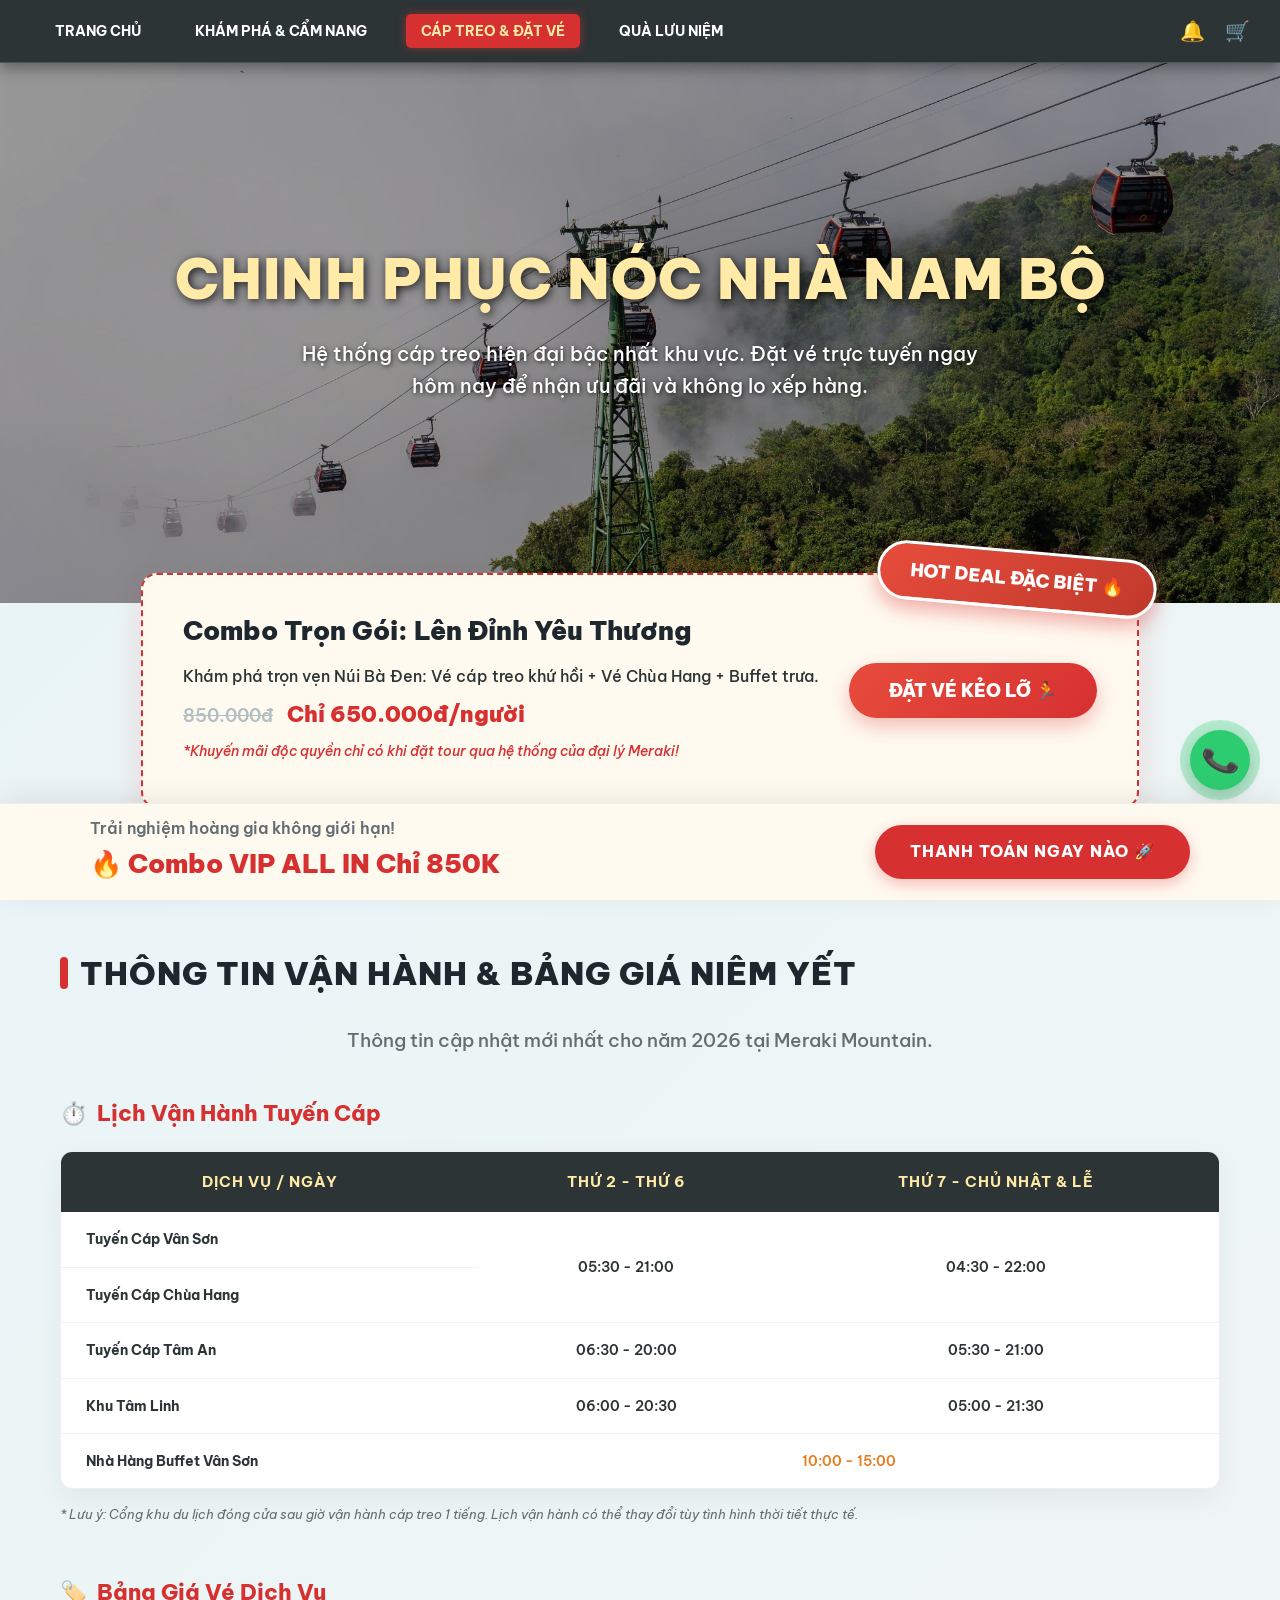
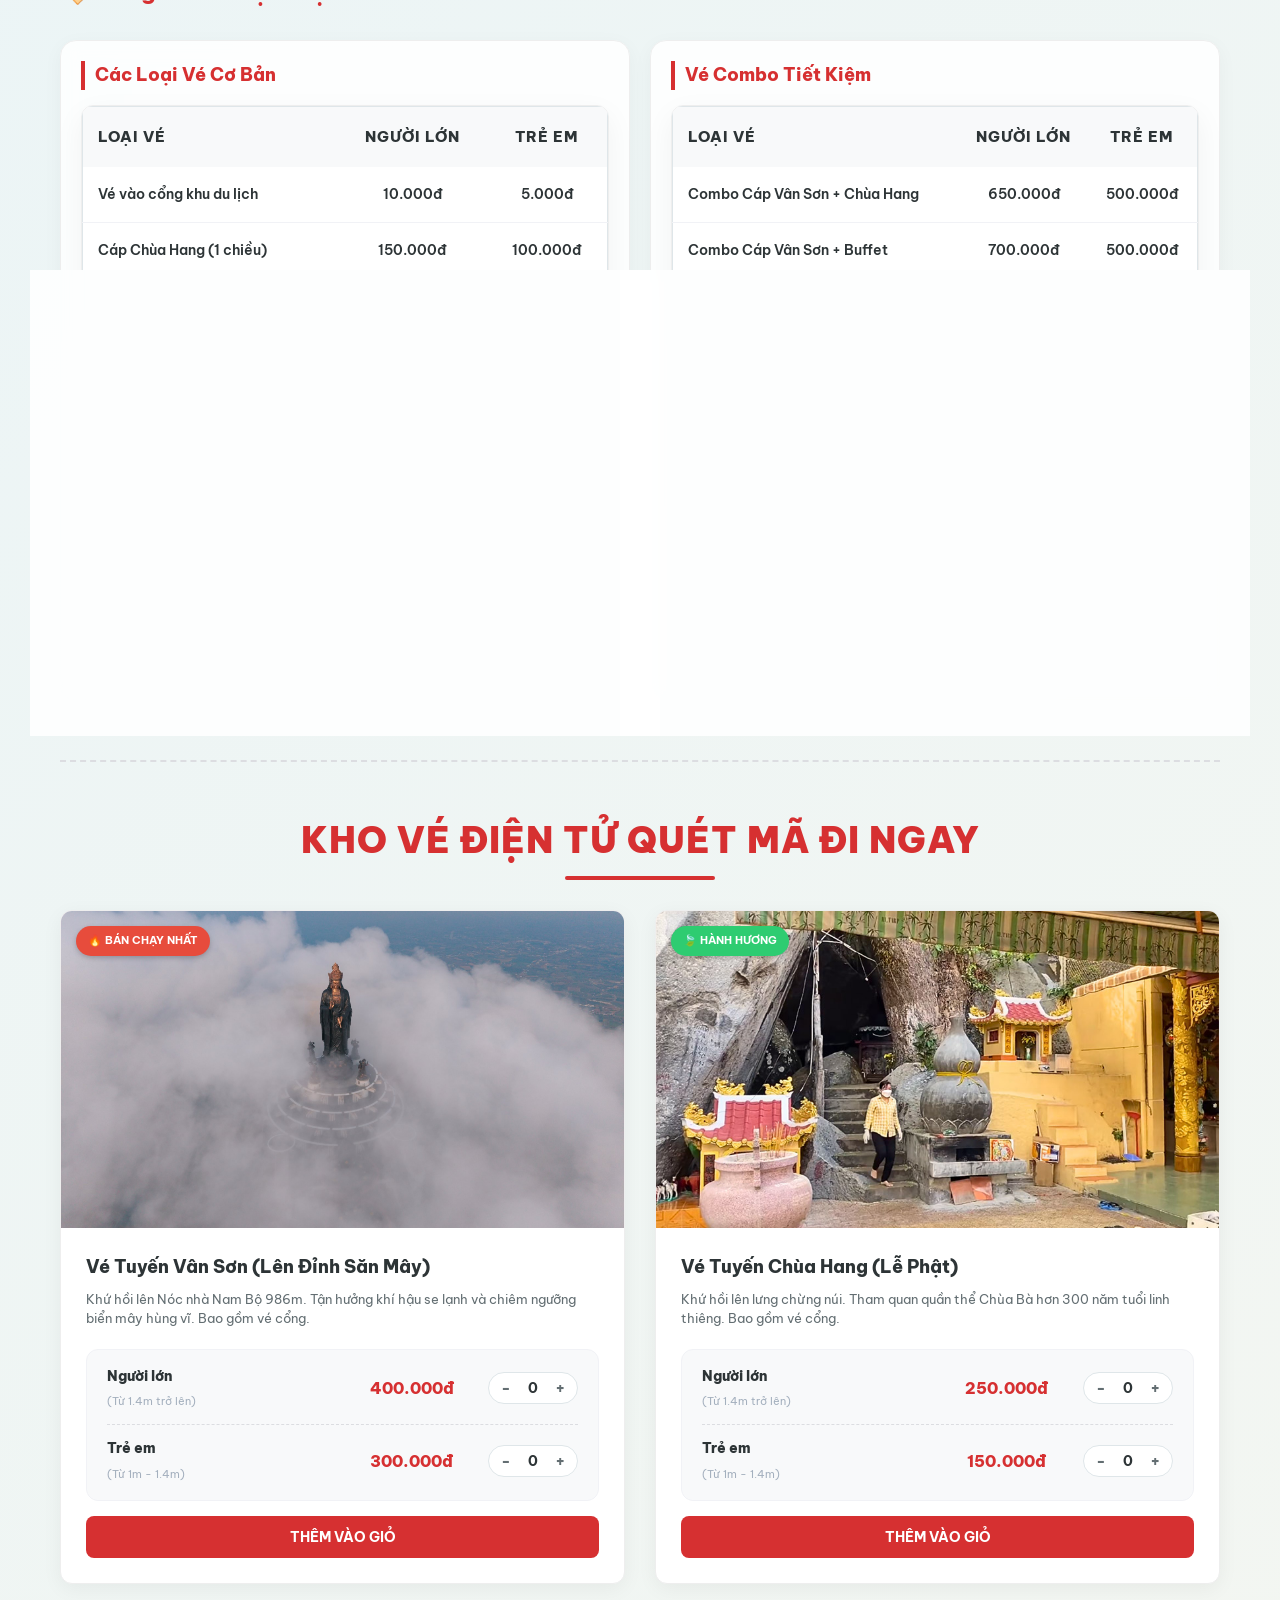
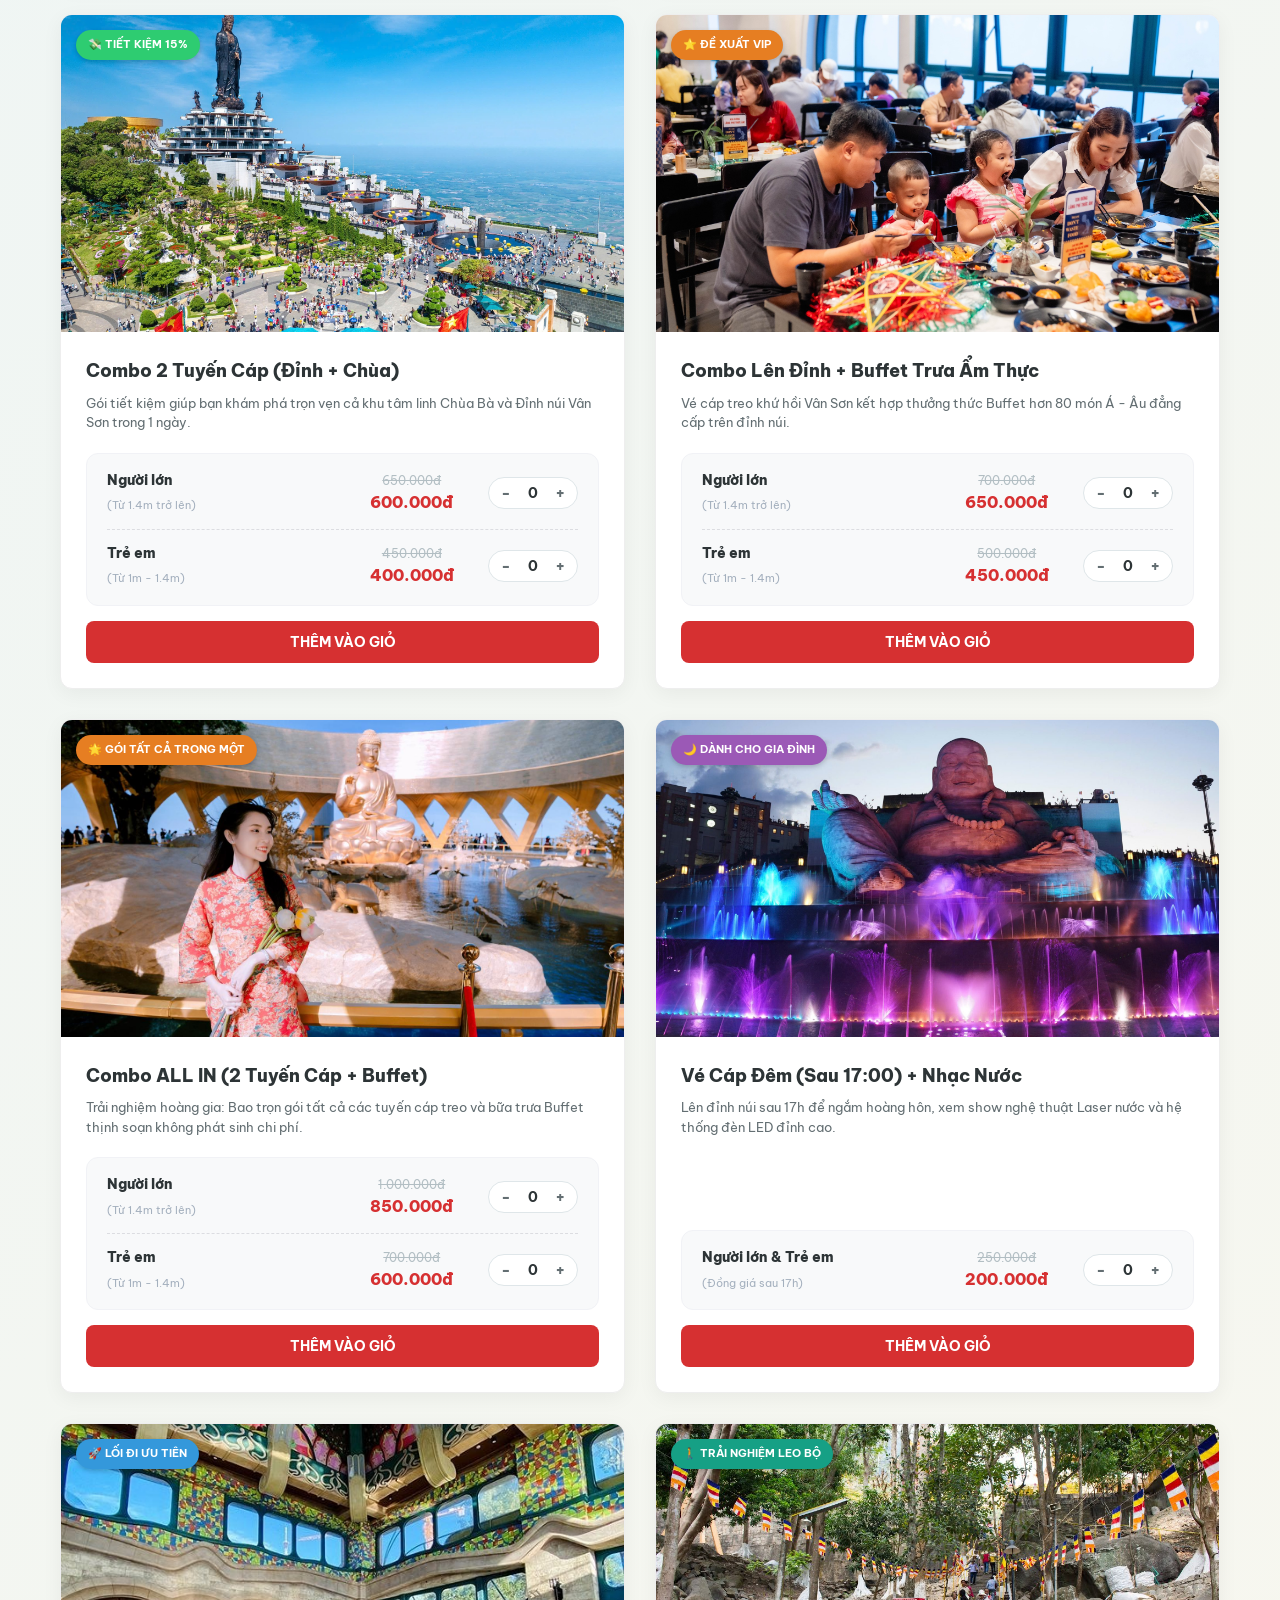
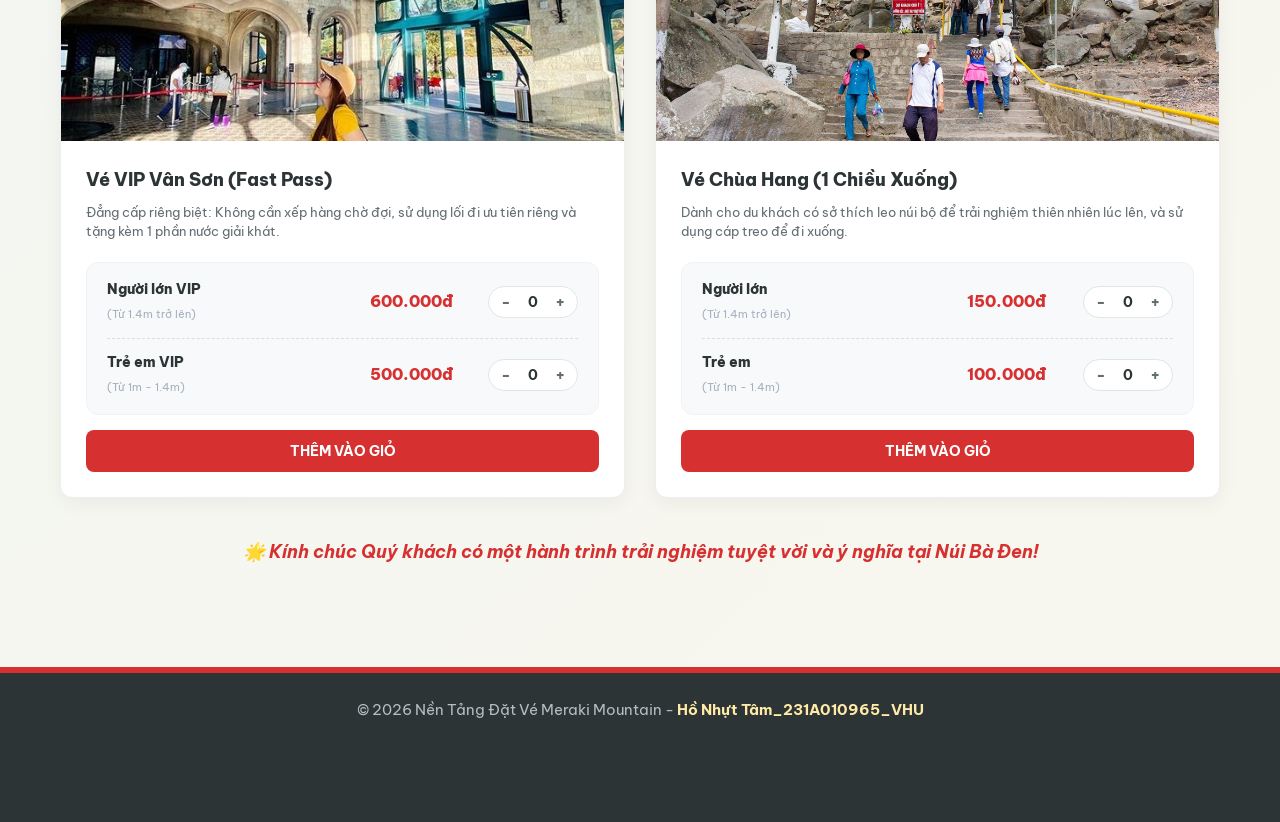
==== commit 64bdd333: "Add files via upload" ====
--- a/dich-vu.html
+++ b/dich-vu.html
@@ -12,7 +12,7 @@
     <link rel="stylesheet" href="style.css">
 </head>
 <body>
-
+<div id="scroll-progress" style="position: fixed; top: 0; left: 0; width: 0%; height: 4px; background: #0984e3; z-index: 9999; border-radius: 0 4px 4px 0; transition: width 0.1s ease-out; box-shadow: 0 0 10px rgba(9, 132, 227, 0.5);"></div>
     <nav>
         <div class="nav-links">
             <a href="index.html">Trang Chủ</a>
@@ -595,6 +595,16 @@
         document.addEventListener('DOMContentLoaded', () => {
             updateCartBadge();
             renderNotifications();
+// ================= THANH TIẾN ĐỘ CUỘN TRANG =================
+        const progressBar = document.getElementById('scroll-progress');
+        window.addEventListener('scroll', () => {
+            const scrollTop = document.documentElement.scrollTop || document.body.scrollTop;
+            const scrollHeight = document.documentElement.scrollHeight - document.documentElement.clientHeight;
+            const scrollPercentage = (scrollTop / scrollHeight) * 100;
+            if (progressBar) {
+                progressBar.style.width = scrollPercentage + '%';
+            }
+        });
         });
     </script>
 
--- a/style.css
+++ b/style.css
@@ -5,6 +5,10 @@
     background-size: 400% 400%;
     animation: gradientBG 15s ease infinite;
     color: #1e272e; overflow-x: hidden; line-height: 1.6; 
+    /* Ép chân trang xuống đáy */
+    display: flex;
+    flex-direction: column;
+    min-height: 100vh;
 }
 @keyframes gradientBG { 0% {background-position: 0% 50%;} 50% {background-position: 100% 50%;} 100% {background-position: 0% 50%;} }
 
@@ -26,7 +30,7 @@
 .welcome-overlay.hidden { opacity: 0; visibility: hidden; transform: scale(1.05); }
 
 /* ================= MENU & DROPDOWN THÔNG BÁO ================= */
-nav { display: flex; justify-content: space-between; align-items: center; background-color: rgba(45, 52, 54, 0.85); backdrop-filter: blur(10px); padding: 15px 30px; position: sticky; top: 0; z-index: 1000; box-shadow: 0 2px 15px rgba(0,0,0,0.3); border-bottom: 1px solid rgba(255,255,255,0.1); }
+nav { display: flex; justify-content: space-between; align-items: center; background-color: #2d3436; padding: 15px 30px; position: sticky; top: 0; z-index: 1000; box-shadow: 0 4px 15px rgba(0,0,0,0.4); border-bottom: 1px solid #4a5459; }
 .nav-links a { color: white; text-decoration: none; font-weight: bold; margin: 0 10px; padding: 8px 15px; border-radius: 5px; transition: 0.3s; text-transform: uppercase; font-size: 14px; }
 .nav-links a:hover, .nav-links a.active { background-color: #d63031; color: #ffeaa7; box-shadow: 0 0 10px rgba(214, 48, 49, 0.5);}
 .nav-icons { display: flex; align-items: center; position: relative;}
@@ -51,7 +55,8 @@
 .noti-footer:hover { background: #ffeaa7; }
 
 /* ================= TRANG CHUNG ================= */
-.container { max-width: 1200px; margin: 80px auto; padding: 0 20px; }
+/* Flex-grow cho phép nội dung bung ra đẩy chân trang xuống */
+.container { max-width: 1200px; margin: 80px auto; padding: 0 20px; flex-grow: 1; width: 100%; }
 .section-title { font-size: 32px; color: #1e272e; margin-bottom: 25px; font-weight: 900; display: flex; align-items: center; gap: 12px; text-transform: uppercase; letter-spacing: 1px;}
 .section-title::before { content: ''; display: inline-block; width: 8px; height: 32px; background: #d63031; border-radius: 4px; }
 .section-title-main { color: #d63031; font-size: 36px; margin-bottom: 15px; text-transform: uppercase; font-weight: 800; letter-spacing: 1px; text-align: center;}
@@ -59,10 +64,10 @@
 .subtitle { font-size: 18px; color: #636e72; margin-bottom: 50px; max-width: 800px; margin-left: auto; margin-right: auto; line-height: 1.8; text-align: center;}
 .subtitle-center { text-align: center; color: #636e72; font-size: 19px; max-width: 800px; margin: 0 auto 40px auto; line-height: 1.7; font-weight: 500;}
 
-/* Đóng gói chung để Giỏ hàng & Lịch sử dùng an toàn */
 .page-title-cart { font-size: 36px; color: #d63031; font-weight: 900; text-transform: uppercase; letter-spacing: 1px; margin-bottom: 30px; text-align: center;}
 .page-title-history { font-size: 32px; color: #2d3436; font-weight: 900; text-transform: uppercase; margin-bottom: 30px; text-align: center; border-bottom: 3px solid #d63031; padding-bottom: 10px; display: inline-block; margin-left: 50%; transform: translateX(-50%);}
 
+/* ================= TRANG CHỦ ================= */
 .slider-wrapper { padding: 0; background-color: #1a1a1a; }
 .slider-container { position: relative; width: 100%; margin: 0 auto; overflow: hidden; }
 .slides { display: flex; transition: transform 0.6s cubic-bezier(0.4, 0, 0.2, 1); width: 100%; }
@@ -85,7 +90,7 @@
 .trust-badges { display: flex; gap: 15px; flex-wrap: wrap; justify-content: center; }
 .trust-badge { background: rgba(255,255,255,0.2); backdrop-filter: blur(5px); padding: 10px 25px; border-radius: 30px; font-size: 14px; font-weight: 700; display: flex; align-items: center; gap: 8px; border: 1px solid rgba(255,255,255,0.3); color: white;}
 
-/* ================= TRANG DỊCH VỤ ================= */
+/* ================= TRANG DỊCH VỤ & QUÀ LƯU NIỆM ================= */
 .page-header { position: relative; height: 60vh; min-height: 400px; display: flex; flex-direction: column; justify-content: center; align-items: center; text-align: center; overflow: hidden; margin-bottom: 50px; background: url('img_dichvu/banner_captreo.jpg') center center/cover no-repeat; }
 .page-header.souvenir-bg { height: 50vh; min-height: 350px; margin-bottom: 40px; background-image: url('img_qualuuniem/qualuuniem.jpg'); }
 .header-overlay { position: absolute; top: 0; left: 0; width: 100%; height: 100%; background: rgba(0, 0, 0, 0.4); z-index: 0; }
@@ -174,7 +179,7 @@
 .btn-buy-now:hover { background: #c0392b; transform: translateY(-3px) scale(1.05); box-shadow: 0 10px 20px rgba(214, 48, 49, 0.4); }
 @keyframes shake { 0%, 100% { transform: rotate(10deg); } 50% { transform: rotate(5deg) scale(1.05); } }
 
-/* ================= TRANG CHỦ & CẨM NANG ================= */
+/* ================= TRANG CHỦ CÁC PHẦN KHÁC ================= */
 .about-section { display: flex; gap: 60px; align-items: center; margin-bottom: 120px; flex-wrap: wrap; margin-top: 50px;}
 .creative-images-group { flex: 1; min-width: 350px; position: relative; height: 450px; padding-right: 20px;}
 .about-img-1 { position: absolute; top: 0; left: 0; width: 320px; height: 320px; object-fit: cover; border-radius: 24px; z-index: 1; box-shadow: 0 15px 30px rgba(0,0,0,0.1); transition: transform 0.5s ease;}
@@ -467,10 +472,11 @@
 .floating-btn { bottom: 30px; font-size: 32px;}
 .floating-btn:hover, .floating-phone:hover { background-color: #128C7E; transform: scale(1.1);}
 
-/* CHÂN TRANG */
-footer { background-color: #2d3436; color: #b2bec3; text-align: center; padding: 30px 20px 100px 20px; font-size: 15px; margin-top: 60px; border-top: 6px solid #d63031; }
+/* CHÂN TRANG - CỐ ĐỊNH XUỐNG ĐÁY */
+footer { background-color: #2d3436; color: #b2bec3; text-align: center; padding: 25px 20px; font-size: 15px; margin-top: auto; border-top: 6px solid #d63031; }
 footer p { margin-bottom: 0; } 
 footer strong { color: #ffeaa7; }
+body:has(.sticky-booking-bar) footer { padding-bottom: 100px; }
 
 /* POPUP MODAL ĐƯỢC CĂN CHỈNH */
 .modal-overlay { display: none; position: fixed; z-index: 2000; left: 0; top: 0; width: 100%; height: 100%; background-color: rgba(0,0,0,0.6); backdrop-filter: blur(8px); opacity: 0; transition: opacity 0.3s ease; }
@@ -535,7 +541,8 @@
     .sticky-text { text-align: center; }
     .sticky-text strong { font-size: 20px; }
     .sticky-btn { padding: 10px 25px; font-size: 14px; width: 100%; box-sizing: border-box;}
-    footer { padding-bottom: 120px; }
+    
+    body:has(.sticky-booking-bar) footer { padding-bottom: 120px; }
 
     .creative-images-group { height: 400px;}
     .about-img-1 { width: 280px; height: 280px;}
